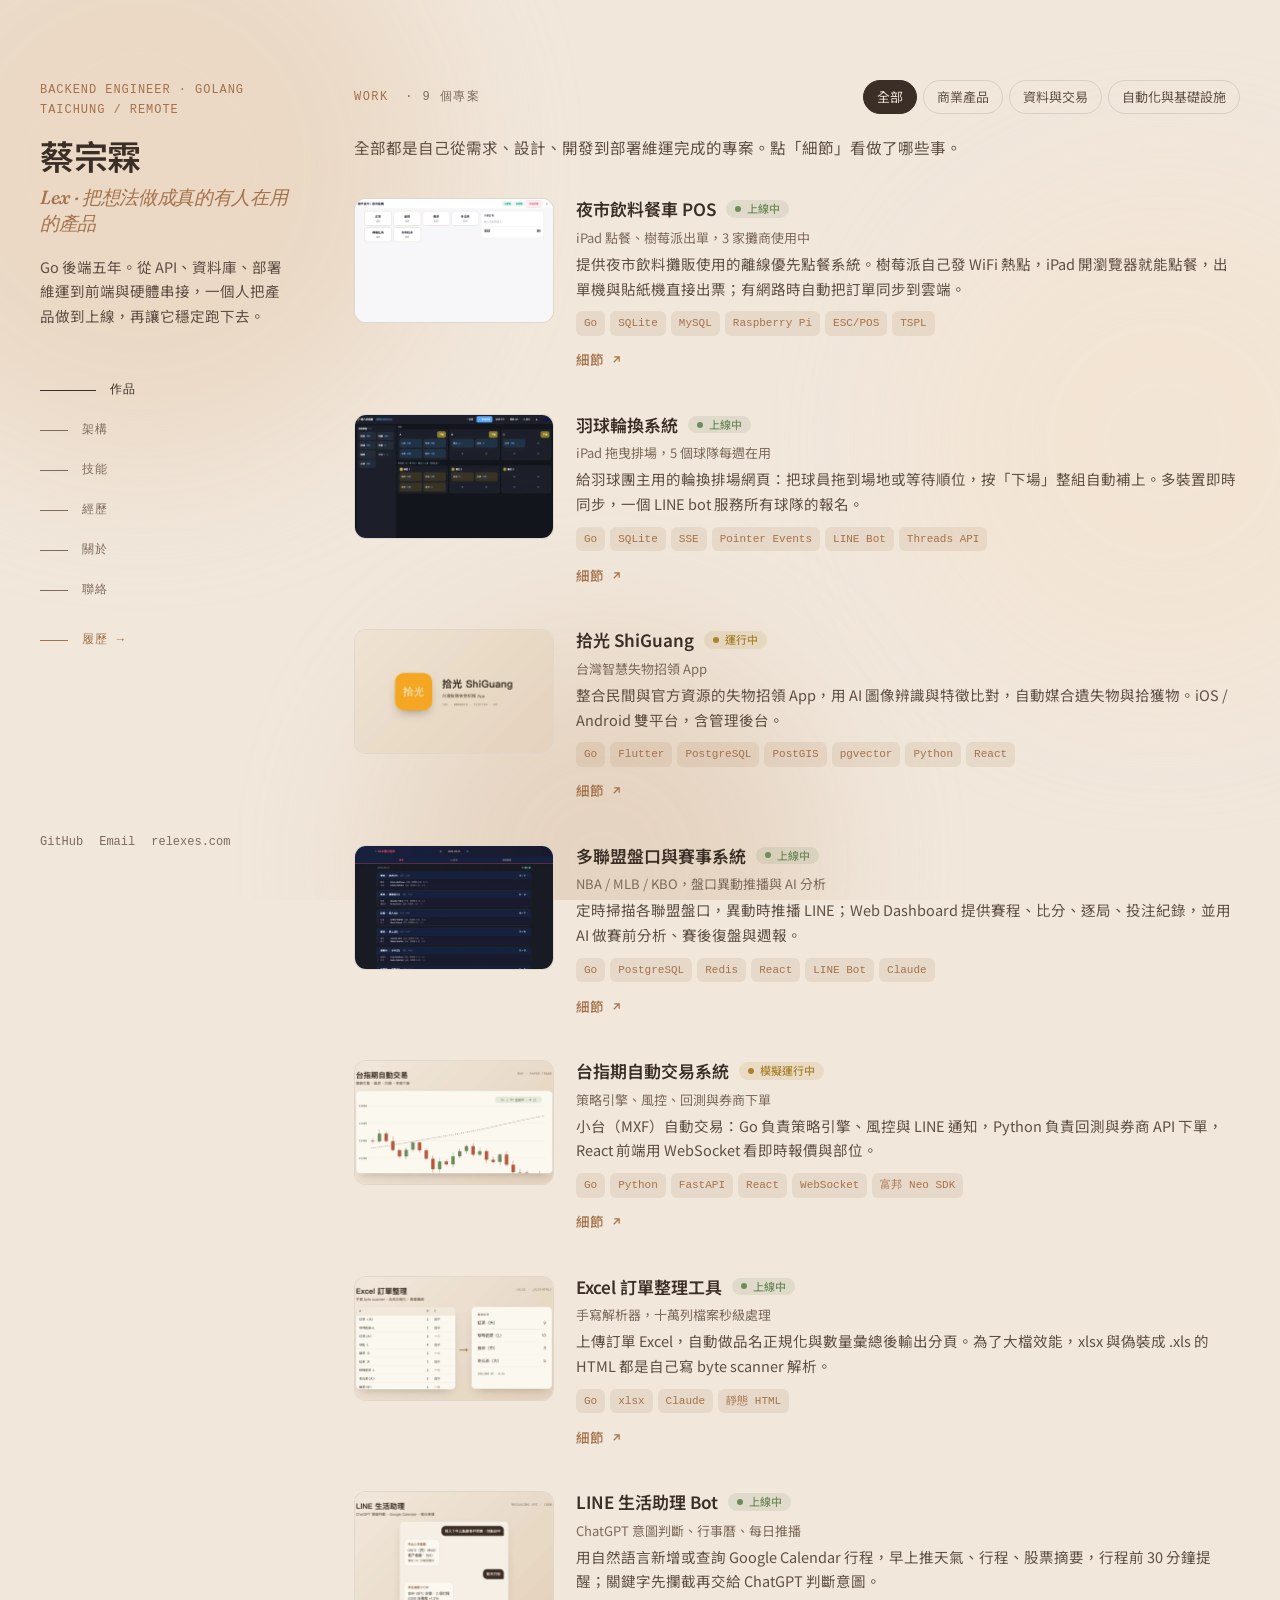
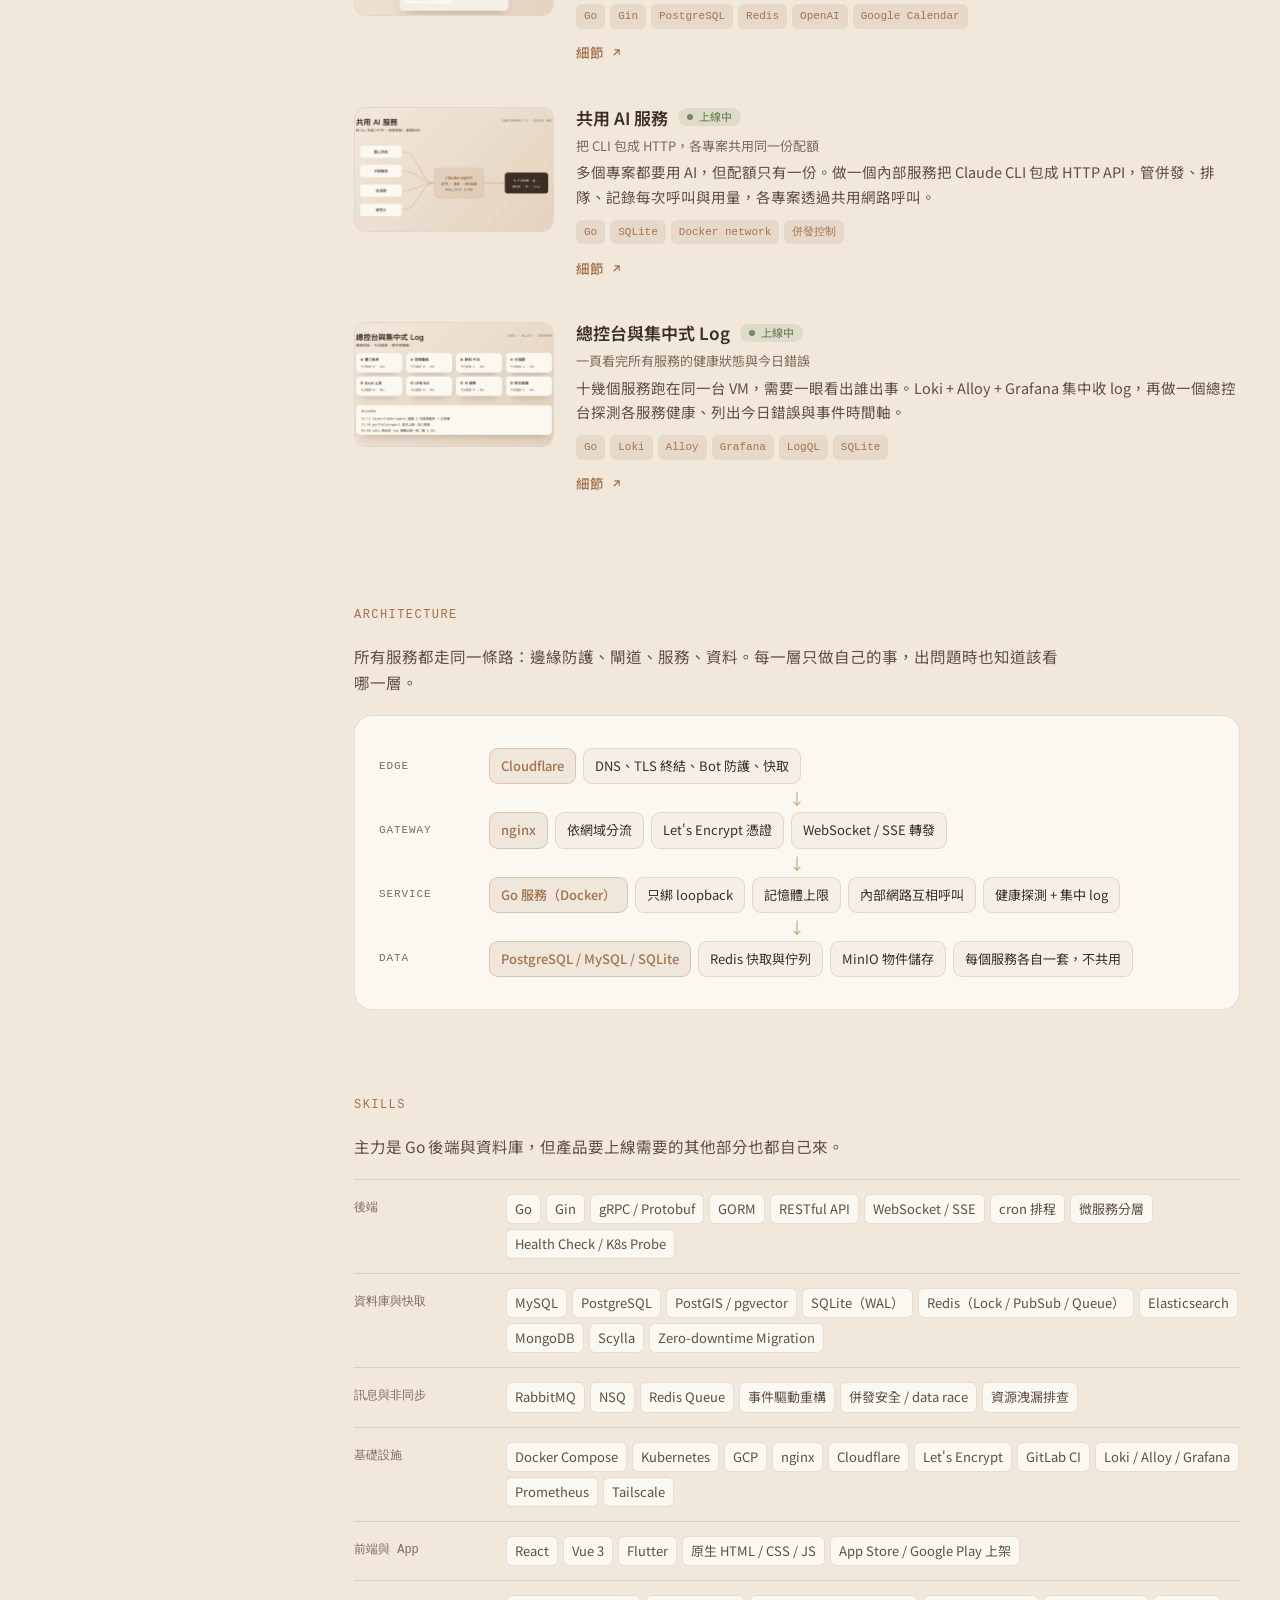
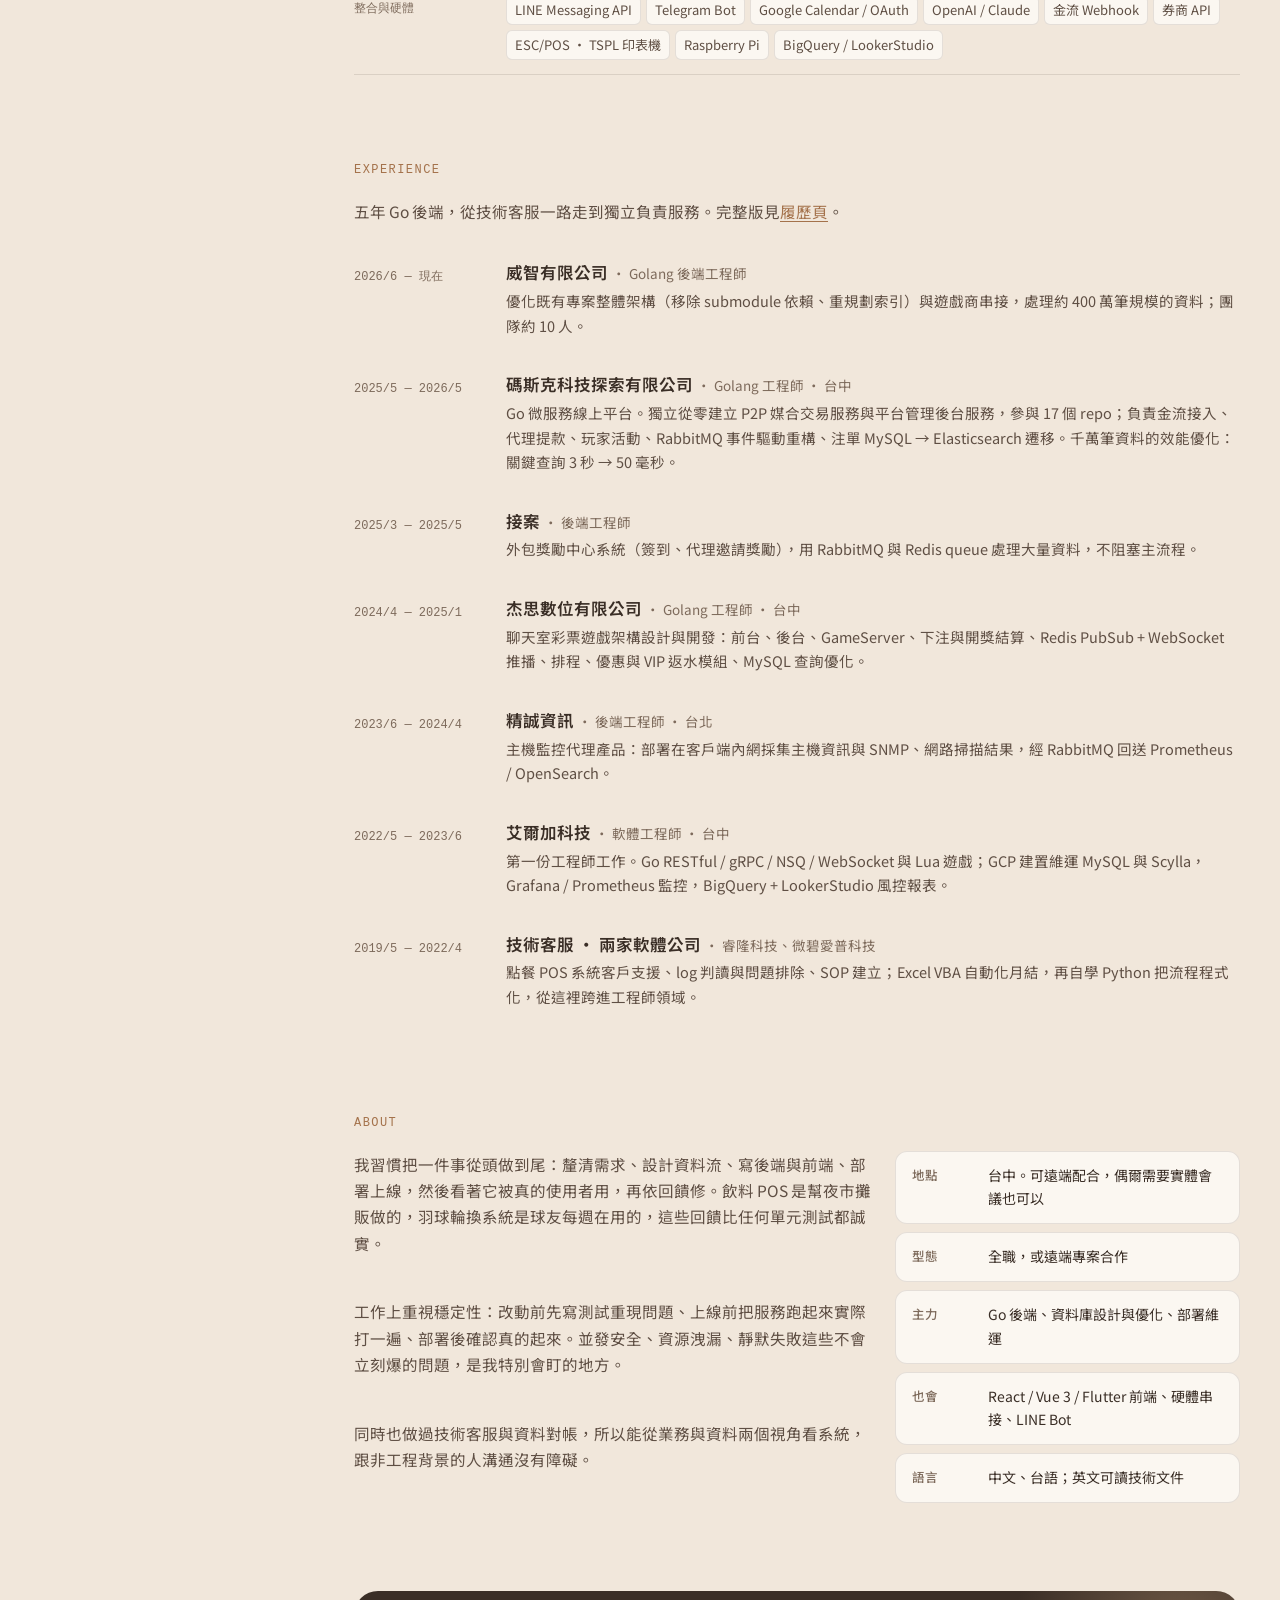
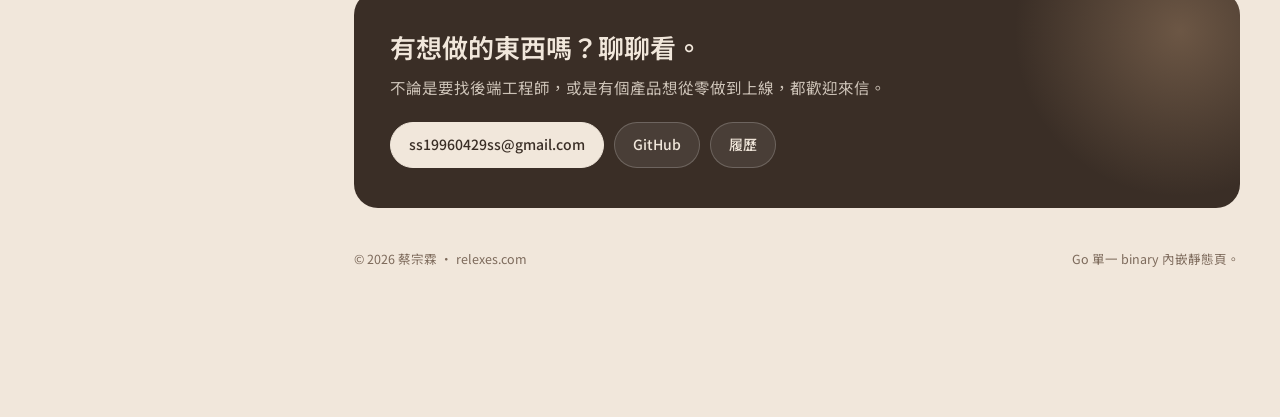
==== internal/site/web/index.html @ e9a6b713 "feat: 改版為左欄固定導覽，作品列表化，效能與無障礙修正 - 左欄 250px 固定：名字、介紹、跟隨捲動高亮的導覽、社群連結；右欄作品 / 架構 / 技能 / 經歷 / 關於 / 聯絡 - 作品" ====
<!doctype html>
<html lang="zh-Hant-TW" class="no-js">
<head>
<meta charset="utf-8">
<meta name="viewport" content="width=device-width, initial-scale=1">
<title>蔡宗霖 Lex — Go 後端工程師</title>
<meta name="description" content="Go 後端工程師，台中，可遠端。從 API、資料庫、部署到前端與硬體串接，把產品做到上線並穩定運行。作品：夜市飲料 POS、羽球輪換系統、多聯盟盤口系統、台指期自動交易。">
<link rel="canonical" href="https://relexes.com/">
<meta property="og:type" content="website">
<meta property="og:url" content="https://relexes.com/">
<meta property="og:title" content="蔡宗霖 Lex — Go 後端工程師">
<meta property="og:description" content="把想法做成真的有人在用的產品。Go 後端、資料庫、部署維運、前端與硬體串接。">
<meta property="og:image" content="https://relexes.com/assets/og.jpg">
<meta property="og:image:width" content="1200">
<meta property="og:image:height" content="630">
<meta name="twitter:card" content="summary_large_image">
<link rel="icon" href="data:image/svg+xml,%3Csvg xmlns='http://www.w3.org/2000/svg' viewBox='0 0 32 32'%3E%3Ccircle cx='16' cy='16' r='14' fill='%23a4724b'/%3E%3Ctext x='16' y='21' font-size='15' text-anchor='middle' fill='%23f1e7db' font-family='Georgia'%3EL%3C/text%3E%3C/svg%3E">
<script>document.documentElement.className='js'</script>
<link rel="stylesheet" href="style.css?v=dev">
<link rel="preconnect" href="https://fonts.googleapis.com">
<link rel="preconnect" href="https://fonts.gstatic.com" crossorigin>
<link rel="preload" as="style" href="https://fonts.googleapis.com/css2?family=Fraunces:ital,wght@0,500;0,600;1,500&family=Noto+Sans+TC:wght@400;500;600&display=swap">
<link rel="stylesheet" href="https://fonts.googleapis.com/css2?family=Fraunces:ital,wght@0,500;0,600;1,500&family=Noto+Sans+TC:wght@400;500;600&display=swap" media="print" onload="this.media='all'">
<noscript><link rel="stylesheet" href="https://fonts.googleapis.com/css2?family=Fraunces:ital,wght@0,500;0,600;1,500&family=Noto+Sans+TC:wght@400;500;600&display=swap"></noscript>
</head>
<body>
<div class="bg-blobs" aria-hidden="true"><span></span><span></span><span></span></div>

<div class="layout">
<aside class="side">
  <p class="eyebrow">Backend Engineer · Golang<br>Taichung / Remote</p>
  <h1>蔡宗霖<small>Lex · 把想法做成真的有人在用的產品</small></h1>
  <p class="intro">Go 後端五年。從 API、資料庫、部署維運到前端與硬體串接，一個人把產品做到上線，再讓它穩定跑下去。</p>
  <nav class="side-nav" id="sideNav" aria-label="主選單">
    <a href="#work"><i></i>作品</a>
    <a href="#infra"><i></i>架構</a>
    <a href="#skills"><i></i>技能</a>
    <a href="#experience"><i></i>經歷</a>
    <a href="#about"><i></i>關於</a>
    <a href="#contact"><i></i>聯絡</a>
    <a class="ext" href="resume.html"><i></i>履歷 →</a>
  </nav>
  <div class="social"><a href="https://github.com/Tsai-TsungLin">GitHub</a><a href="mailto:ss19960429ss@gmail.com">Email</a><a href="https://relexes.com">relexes.com</a></div>
</aside>

<main class="content">

<section class="sec" id="work">
  <div class="sec-head"><h2>Work <b>· 9 個專案</b></h2>
    <div class="chips" id="chips" role="group" aria-label="作品分類"><button class="chip" aria-pressed="true" data-filter="all">全部</button><button class="chip" aria-pressed="false" data-filter="product">商業產品</button><button class="chip" aria-pressed="false" data-filter="data">資料與交易</button><button class="chip" aria-pressed="false" data-filter="infra">自動化與基礎設施</button></div>
  </div>
  <p class="sec-lead rise">全部都是自己從需求、設計、開發到部署維運完成的專案。點「細節」看做了哪些事。</p>
  <div id="grid">

  <article class="row rise" data-cat="product">
    <figure class="card-img"><picture><source srcset="assets/pos.webp" type="image/webp"><img src="assets/pos.jpg" alt="飲料 POS 點餐畫面" width="880" height="495" loading="eager" fetchpriority="high"></picture></figure>
    <div><span class="card-cat">POS · 硬體</span><h3>夜市飲料餐車 POS <span class="badge live">上線中</span><small>iPad 點餐、樹莓派出單，3 家攤商使用中</small></h3>
    <p class="card-sum">提供夜市飲料攤販使用的離線優先點餐系統。樹莓派自己發 WiFi 熱點，iPad 開瀏覽器就能點餐，出單機與貼紙機直接出票；有網路時自動把訂單同步到雲端。</p>
    <ul class="tags"><li>Go</li><li>SQLite</li><li>MySQL</li><li>Raspberry Pi</li><li>ESC/POS</li><li>TSPL</li></ul>
    <button class="card-more" type="button" aria-haspopup="dialog">細節 <svg viewBox="0 0 24 24" fill="none" stroke="currentColor" stroke-width="2.2"><path d="M7 17 17 7M8 7h9v9"/></svg></button>
    <div class="card-detail"><ul><li>Go 單一執行檔交叉編譯到 ARM，樹莓派零依賴部署；前端純 HTML/JS 內嵌進 binary</li><li>直接寫 USB printer class 驅動 80mm 出單機（ESC/POS）與芯燁貼紙機（TSPL），免 CUPS</li><li>SQLite WAL 模式確保斷電不掉單；雲端報表依「地點 × 日期」檢視，支援多分店</li><li>線上更新菜單、即時看帳、OTA 更新；Tailscale 免公網 IP 遠端維運</li><li>雲端跑在 GCP VM 上的容器，只綁 loopback、設記憶體上限，經 nginx 與 Cloudflare 對外</li></ul><p class="card-role">角色：前端、後端、硬體串接、部署維運全包</p></div></div>
  </article>

  <article class="row rise" data-cat="product">
    <figure class="card-img"><picture><source srcset="assets/court.webp" type="image/webp"><img src="assets/court.jpg" alt="羽球輪換系統排場畫面" width="880" height="495" loading="eager"></picture></figure>
    <div><span class="card-cat">SaaS · 多租戶</span><h3>羽球輪換系統 <span class="badge live">上線中</span><small>iPad 拖曳排場，5 個球隊每週在用</small></h3>
    <p class="card-sum">給羽球團主用的輪換排場網頁：把球員拖到場地或等待順位，按「下場」整組自動補上。多裝置即時同步，一個 LINE bot 服務所有球隊的報名。</p>
    <ul class="tags"><li>Go</li><li>SQLite</li><li>SSE</li><li>Pointer Events</li><li>LINE Bot</li><li>Threads API</li></ul>
    <button class="card-more" type="button" aria-haspopup="dialog">細節 <svg viewBox="0 0 24 24" fill="none" stroke="currentColor" stroke-width="2.2"><path d="M7 17 17 7M8 7h9v9"/></svg></button>
    <div class="card-detail"><ul><li>多租戶：每個球隊獨立帳密與月費制，試用 / 付費 / 停權由管理後台控制</li><li>拖曳用 Pointer Events 自己寫，另備「點一下選取、再點目標」給觸控失靈時用；復原 10 步</li><li>SSE 讓多台裝置同步畫面；大螢幕投影頁與掃 QR 免登入觀戰頁</li><li>後台：登入失敗鎖定、IP 黑名單、異動紀錄、資料保留期自動清除</li><li>Threads 自動排程發文推廣、貼文洞察、新回覆推 Telegram，token 自動續期</li></ul><p class="card-role">角色：產品設計、前後端、後台、上線與營運</p></div></div>
  </article>

  <article class="row rise" data-cat="product">
    <figure class="card-img"><picture><source srcset="assets/shiguang.webp" type="image/webp"><img src="assets/shiguang.jpg" alt="拾光 App" width="880" height="495" loading="lazy"></picture></figure>
    <div><span class="card-cat">App · AI</span><h3>拾光 ShiGuang <span class="badge run">運行中</span><small>台灣智慧失物招領 App</small></h3>
    <p class="card-sum">整合民間與官方資源的失物招領 App，用 AI 圖像辨識與特徵比對，自動媒合遺失物與拾獲物。iOS / Android 雙平台，含管理後台。</p>
    <ul class="tags"><li>Go</li><li>Flutter</li><li>PostgreSQL</li><li>PostGIS</li><li>pgvector</li><li>Python</li><li>React</li></ul>
    <button class="card-more" type="button" aria-haspopup="dialog">細節 <svg viewBox="0 0 24 24" fill="none" stroke="currentColor" stroke-width="2.2"><path d="M7 17 17 7M8 7h9v9"/></svg></button>
    <div class="card-detail"><ul><li>後端 Handler → Service → Repository 分層；OTP / Google / Apple 登入、JWT、限流</li><li>Python AI 微服務做圖像特徵向量，pgvector 相似度比對、PostGIS 地理範圍查詢</li><li>MinIO 物件儲存、Redis、Firebase 推播；Docker Compose 部署到 GCP VM</li><li>走過 App Store / Google Play 上架與審查流程（測試帳號、封閉測試、簽章指紋）</li></ul><p class="card-role">角色：後端、Flutter App、管理後台、上架流程</p></div></div>
  </article>

  <article class="row rise" data-cat="data">
    <figure class="card-img"><picture><source srcset="assets/scan.webp" type="image/webp"><img src="assets/scan.jpg" alt="MLB 賽事 Dashboard" width="880" height="495" loading="lazy"></picture></figure>
    <div><span class="card-cat">Dashboard · LINE</span><h3>多聯盟盤口與賽事系統 <span class="badge live">上線中</span><small>NBA / MLB / KBO，盤口異動推播與 AI 分析</small></h3>
    <p class="card-sum">定時掃描各聯盟盤口，異動時推播 LINE；Web Dashboard 提供賽程、比分、逐局、投注紀錄，並用 AI 做賽前分析、賽後復盤與週報。</p>
    <ul class="tags"><li>Go</li><li>PostgreSQL</li><li>Redis</li><li>React</li><li>LINE Bot</li><li>Claude</li></ul>
    <button class="card-more" type="button" aria-haspopup="dialog">細節 <svg viewBox="0 0 24 24" fill="none" stroke="currentColor" stroke-width="2.2"><path d="M7 17 17 7M8 7h9v9"/></svg></button>
    <div class="card-detail"><ul><li>從單一 NBA 擴充到三個聯盟，各自的資料源、市場類型（獨贏 / 讓分 / 前五局）統一在同一套資料模型</li><li>排程掃描外部 API，Redis 去重避免重複推播；台灣時區與美國賽日的日期偏移處理</li><li>AI 分析走自建的共用 AI 服務，容器內不裝 CLI，記憶體上限壓在 256MB</li><li>React 前端與另一個交易系統共用自建元件庫，本機建置後上傳，VM 不跑 node</li></ul><p class="card-role">角色：後端、前端、排程、部署</p></div></div>
  </article>

  <article class="row rise" data-cat="data">
    <figure class="card-img"><picture><source srcset="assets/trader.webp" type="image/webp"><img src="assets/trader.jpg" alt="台指期自動交易系統示意圖" width="880" height="495" loading="lazy"></picture></figure>
    <div><span class="card-cat">交易 · 即時</span><h3>台指期自動交易系統 <span class="badge run">模擬運行中</span><small>策略引擎、風控、回測與券商下單</small></h3>
    <p class="card-sum">小台（MXF）自動交易：Go 負責策略引擎、風控與 LINE 通知，Python 負責回測與券商 API 下單，React 前端用 WebSocket 看即時報價與部位。</p>
    <ul class="tags"><li>Go</li><li>Python</li><li>FastAPI</li><li>React</li><li>WebSocket</li><li>富邦 Neo SDK</li></ul>
    <button class="card-more" type="button" aria-haspopup="dialog">細節 <svg viewBox="0 0 24 24" fill="none" stroke="currentColor" stroke-width="2.2"><path d="M7 17 17 7M8 7h9v9"/></svg></button>
    <div class="card-detail"><ul><li>日盤 / 夜盤時段排程、停損停利與出場路徑是回歸測試的重點，改策略必驗</li><li>下單拆成獨立 Python 微服務隔離券商 SDK，主服務不因 SDK 連線時序問題掛掉</li><li>backtesting.py 回測模組驗證策略；週報依「週日到週六」自動彙整</li><li>目前以模擬模式在 VM 上運行，不送實單</li></ul><p class="card-role">角色：架構、策略引擎、前後端、部署</p></div></div>
  </article>

  <article class="row rise" data-cat="data">
    <figure class="card-img"><picture><source srcset="assets/excel.webp" type="image/webp"><img src="assets/excel.jpg" alt="Excel 訂單整理示意圖" width="880" height="495" loading="lazy"></picture></figure>
    <div><span class="card-cat">工具 · 效能</span><h3>Excel 訂單整理工具 <span class="badge live">上線中</span><small>手寫解析器，十萬列檔案秒級處理</small></h3>
    <p class="card-sum">上傳訂單 Excel，自動做品名正規化與數量彙總後輸出分頁。為了大檔效能，xlsx 與偽裝成 .xls 的 HTML 都是自己寫 byte scanner 解析。</p>
    <ul class="tags"><li>Go</li><li>xlsx</li><li>Claude</li><li>靜態 HTML</li></ul>
    <button class="card-more" type="button" aria-haspopup="dialog">細節 <svg viewBox="0 0 24 24" fill="none" stroke="currentColor" stroke-width="2.2"><path d="M7 17 17 7M8 7h9v9"/></svg></button>
    <div class="card-detail"><ul><li>手寫 zip + XML byte scanner 取代標準 encoding/xml，並保留舊實作當基準做逐格等價測試</li><li>品名正規化有規則路徑與 AI 路徑可選；新 bug 一律先寫測試重現再修</li><li>改動解析邏輯必做「改前 / 改後」逐格比對，避免單元測試綠但輸出變了</li></ul><p class="card-role">角色：後端、解析器、效能基準</p></div></div>
  </article>

  <article class="row rise" data-cat="infra">
    <figure class="card-img"><picture><source srcset="assets/line.webp" type="image/webp"><img src="assets/line.jpg" alt="LINE 生活助理對話示意圖" width="880" height="495" loading="lazy"></picture></figure>
    <div><span class="card-cat">Bot · 排程</span><h3>LINE 生活助理 Bot <span class="badge live">上線中</span><small>ChatGPT 意圖判斷、行事曆、每日推播</small></h3>
    <p class="card-sum">用自然語言新增或查詢 Google Calendar 行程，早上推天氣、行程、股票摘要，行程前 30 分鐘提醒；關鍵字先攔截再交給 ChatGPT 判斷意圖。</p>
    <ul class="tags"><li>Go</li><li>Gin</li><li>PostgreSQL</li><li>Redis</li><li>OpenAI</li><li>Google Calendar</li></ul>
    <button class="card-more" type="button" aria-haspopup="dialog">細節 <svg viewBox="0 0 24 24" fill="none" stroke="currentColor" stroke-width="2.2"><path d="M7 17 17 7M8 7h9v9"/></svg></button>
    <div class="card-detail"><ul><li>Webhook 驗簽 → 事件分流 → 關鍵字攔截 → ChatGPT 意圖分類（新增 / 查詢 / 閒聊）</li><li>cron 排程：每分鐘掃行程提醒，Redis 防重複推送；每週日推下週摘要</li><li>Flex Message 卡片統一 builder；Google OAuth 授權流程</li></ul><p class="card-role">角色：後端、排程、部署</p></div></div>
  </article>

  <article class="row rise" data-cat="infra">
    <figure class="card-img"><picture><source srcset="assets/agent.webp" type="image/webp"><img src="assets/agent.jpg" alt="共用 AI 服務架構示意圖" width="880" height="495" loading="lazy"></picture></figure>
    <div><span class="card-cat">內部服務 · AI</span><h3>共用 AI 服務 <span class="badge live">上線中</span><small>把 CLI 包成 HTTP，各專案共用同一份配額</small></h3>
    <p class="card-sum">多個專案都要用 AI，但配額只有一份。做一個內部服務把 Claude CLI 包成 HTTP API，管併發、排隊、記錄每次呼叫與用量，各專案透過共用網路呼叫。</p>
    <ul class="tags"><li>Go</li><li>SQLite</li><li>Docker network</li><li>併發控制</li></ul>
    <button class="card-more" type="button" aria-haspopup="dialog">細節 <svg viewBox="0 0 24 24" fill="none" stroke="currentColor" stroke-width="2.2"><path d="M7 17 17 7M8 7h9v9"/></svg></button>
    <div class="card-detail"><ul><li>併發上限與記憶體上限綁在一起算：單次峰值 × 併發數要留在容器 mem_limit 內</li><li>滿載時新請求先排隊 60 秒再回 429，呼叫端的 timeout 必須把這段含進去</li><li>後台可看配額剩餘與完整呼叫紀錄；跨 compose 專案走共用 external network</li></ul><p class="card-role">角色：設計、後端、後台、容量規劃</p></div></div>
  </article>

  <article class="row rise" data-cat="infra">
    <figure class="card-img"><picture><source srcset="assets/console.webp" type="image/webp"><img src="assets/console.jpg" alt="總控台服務狀態示意圖" width="880" height="495" loading="lazy"></picture></figure>
    <div><span class="card-cat">監控 · Log</span><h3>總控台與集中式 Log <span class="badge live">上線中</span><small>一頁看完所有服務的健康狀態與今日錯誤</small></h3>
    <p class="card-sum">十幾個服務跑在同一台 VM，需要一眼看出誰出事。Loki + Alloy + Grafana 集中收 log，再做一個總控台探測各服務健康、列出今日錯誤與事件時間軸。</p>
    <ul class="tags"><li>Go</li><li>Loki</li><li>Alloy</li><li>Grafana</li><li>LogQL</li><li>SQLite</li></ul>
    <button class="card-more" type="button" aria-haspopup="dialog">細節 <svg viewBox="0 0 24 24" fill="none" stroke="currentColor" stroke-width="2.2"><path d="M7 17 17 7M8 7h9v9"/></svg></button>
    <div class="card-detail"><ul><li>探測一律打容器內部位址，連續失敗達門檻才算異常，避免單次逾時造成假警報</li><li>Loki 查詢加 5 分鐘快取；level 標籤大小寫混雜要不分大小寫比對</li><li>自己收 log 的 collector 唯讀掛 docker.sock，收哪些容器寫死在程式裡，不接受外部輸入</li><li>與 Loki 並行收集比對筆數一週，一致才切換，切換過程不能有 log 空窗</li></ul><p class="card-role">角色：監控架構、後端、維運</p></div></div>
  </article>

  </div>
</section>

<section class="sec" id="infra">
  <div class="sec-head"><h2>Architecture</h2></div>
  <p class="sec-lead rise">所有服務都走同一條路：邊緣防護、閘道、服務、資料。每一層只做自己的事，出問題時也知道該看哪一層。</p>
  <div class="diagram rise">
    <div class="tier"><span class="tier-label">Edge</span><div class="nodes"><span class="node hl">Cloudflare</span><span class="node">DNS、TLS 終結、Bot 防護、快取</span></div></div><div class="tier-arrow">↓</div>
    <div class="tier"><span class="tier-label">Gateway</span><div class="nodes"><span class="node hl">nginx</span><span class="node">依網域分流</span><span class="node">Let's Encrypt 憑證</span><span class="node">WebSocket / SSE 轉發</span></div></div><div class="tier-arrow">↓</div>
    <div class="tier"><span class="tier-label">Service</span><div class="nodes"><span class="node hl">Go 服務（Docker）</span><span class="node">只綁 loopback</span><span class="node">記憶體上限</span><span class="node">內部網路互相呼叫</span><span class="node">健康探測 + 集中 log</span></div></div><div class="tier-arrow">↓</div>
    <div class="tier"><span class="tier-label">Data</span><div class="nodes"><span class="node hl">PostgreSQL / MySQL / SQLite</span><span class="node">Redis 快取與佇列</span><span class="node">MinIO 物件儲存</span><span class="node">每個服務各自一套，不共用</span></div></div>
  </div>
</section>

<section class="sec" id="skills">
  <div class="sec-head"><h2>Skills</h2></div>
  <p class="sec-lead rise">主力是 Go 後端與資料庫，但產品要上線需要的其他部分也都自己來。</p>
  <div class="rise">
    <div class="krow"><b>後端</b><ul class="tags"><li>Go</li><li>Gin</li><li>gRPC / Protobuf</li><li>GORM</li><li>RESTful API</li><li>WebSocket / SSE</li><li>cron 排程</li><li>微服務分層</li><li>Health Check / K8s Probe</li></ul></div>
    <div class="krow"><b>資料庫與快取</b><ul class="tags"><li>MySQL</li><li>PostgreSQL</li><li>PostGIS / pgvector</li><li>SQLite（WAL）</li><li>Redis（Lock / PubSub / Queue）</li><li>Elasticsearch</li><li>MongoDB</li><li>Scylla</li><li>Zero-downtime Migration</li></ul></div>
    <div class="krow"><b>訊息與非同步</b><ul class="tags"><li>RabbitMQ</li><li>NSQ</li><li>Redis Queue</li><li>事件驅動重構</li><li>併發安全 / data race</li><li>資源洩漏排查</li></ul></div>
    <div class="krow"><b>基礎設施</b><ul class="tags"><li>Docker Compose</li><li>Kubernetes</li><li>GCP</li><li>nginx</li><li>Cloudflare</li><li>Let's Encrypt</li><li>GitLab CI</li><li>Loki / Alloy / Grafana</li><li>Prometheus</li><li>Tailscale</li></ul></div>
    <div class="krow"><b>前端與 App</b><ul class="tags"><li>React</li><li>Vue 3</li><li>Flutter</li><li>原生 HTML / CSS / JS</li><li>App Store / Google Play 上架</li></ul></div>
    <div class="krow"><b>整合與硬體</b><ul class="tags"><li>LINE Messaging API</li><li>Telegram Bot</li><li>Google Calendar / OAuth</li><li>OpenAI / Claude</li><li>金流 Webhook</li><li>券商 API</li><li>ESC/POS · TSPL 印表機</li><li>Raspberry Pi</li><li>BigQuery / LookerStudio</li></ul></div>
  </div>
</section>

<section class="sec" id="experience">
  <div class="sec-head"><h2>Experience</h2></div>
  <p class="sec-lead rise">五年 Go 後端，從技術客服一路走到獨立負責服務。完整版見<a href="resume.html" style="color:var(--accent);text-decoration:underline;text-underline-offset:3px">履歷頁</a>。</p>
  <div class="job rise"><span class="when">2026/6 — 現在</span><div><h3>威智有限公司 <span>· Golang 後端工程師</span></h3><p>優化既有專案整體架構（移除 submodule 依賴、重規劃索引）與遊戲商串接，處理約 400 萬筆規模的資料；團隊約 10 人。</p></div></div>
  <div class="job rise"><span class="when">2025/5 — 2026/5</span><div><h3>碼斯克科技探索有限公司 <span>· Golang 工程師 · 台中</span></h3><p>Go 微服務線上平台。獨立從零建立 P2P 媒合交易服務與平台管理後台服務，參與 17 個 repo；負責金流接入、代理提款、玩家活動、RabbitMQ 事件驅動重構、注單 MySQL → Elasticsearch 遷移。千萬筆資料的效能優化：關鍵查詢 3 秒 → 50 毫秒。</p></div></div>
  <div class="job rise"><span class="when">2025/3 — 2025/5</span><div><h3>接案 <span>· 後端工程師</span></h3><p>外包獎勵中心系統（簽到、代理邀請獎勵），用 RabbitMQ 與 Redis queue 處理大量資料，不阻塞主流程。</p></div></div>
  <div class="job rise"><span class="when">2024/4 — 2025/1</span><div><h3>杰思數位有限公司 <span>· Golang 工程師 · 台中</span></h3><p>聊天室彩票遊戲架構設計與開發：前台、後台、GameServer、下注與開獎結算、Redis PubSub + WebSocket 推播、排程、優惠與 VIP 返水模組、MySQL 查詢優化。</p></div></div>
  <div class="job rise"><span class="when">2023/6 — 2024/4</span><div><h3>精誠資訊 <span>· 後端工程師 · 台北</span></h3><p>主機監控代理產品：部署在客戶端內網採集主機資訊與 SNMP、網路掃描結果，經 RabbitMQ 回送 Prometheus / OpenSearch。</p></div></div>
  <div class="job rise"><span class="when">2022/5 — 2023/6</span><div><h3>艾爾加科技 <span>· 軟體工程師 · 台中</span></h3><p>第一份工程師工作。Go RESTful / gRPC / NSQ / WebSocket 與 Lua 遊戲；GCP 建置維運 MySQL 與 Scylla，Grafana / Prometheus 監控，BigQuery + LookerStudio 風控報表。</p></div></div>
  <div class="job rise"><span class="when">2019/5 — 2022/4</span><div><h3>技術客服 · 兩家軟體公司 <span>· 睿隆科技、微碧愛普科技</span></h3><p>點餐 POS 系統客戶支援、log 判讀與問題排除、SOP 建立；Excel VBA 自動化月結，再自學 Python 把流程程式化，從這裡跨進工程師領域。</p></div></div>
</section>

<section class="sec" id="about">
  <div class="sec-head"><h2>About</h2></div>
  <div class="about">
    <div class="prose rise"><p>我習慣把一件事從頭做到尾：釐清需求、設計資料流、寫後端與前端、部署上線，然後看著它被真的使用者用，再依回饋修。飲料 POS 是幫夜市攤販做的，羽球輪換系統是球友每週在用的，這些回饋比任何單元測試都誠實。</p><p>工作上重視穩定性：改動前先寫測試重現問題、上線前把服務跑起來實際打一遍、部署後確認真的起來。並發安全、資源洩漏、靜默失敗這些不會立刻爆的問題，是我特別會盯的地方。</p><p>同時也做過技術客服與資料對帳，所以能從業務與資料兩個視角看系統，跟非工程背景的人溝通沒有障礙。</p></div>
    <div class="facts rise"><div class="fact"><b>地點</b><span>台中。可遠端配合，偶爾需要實體會議也可以</span></div><div class="fact"><b>型態</b><span>全職，或遠端專案合作</span></div><div class="fact"><b>主力</b><span>Go 後端、資料庫設計與優化、部署維運</span></div><div class="fact"><b>也會</b><span>React / Vue 3 / Flutter 前端、硬體串接、LINE Bot</span></div><div class="fact"><b>語言</b><span>中文、台語；英文可讀技術文件</span></div></div>
  </div>
</section>

<section class="sec" id="contact">
  <div class="contact rise"><h2>有想做的東西嗎？聊聊看。</h2><p>不論是要找後端工程師，或是有個產品想從零做到上線，都歡迎來信。</p>
    <div class="rowb"><a class="btn primary" href="mailto:ss19960429ss@gmail.com">ss19960429ss@gmail.com</a><a class="btn" href="https://github.com/Tsai-TsungLin">GitHub</a><a class="btn" href="resume.html">履歷</a></div></div>
  <div class="foot"><span>© <span id="year"></span> 蔡宗霖 · relexes.com</span><span>Go 單一 binary 內嵌靜態頁。</span></div>
</section>

</main>
</div>

<dialog class="modal" id="modal" aria-labelledby="modalTitle"><div class="modal-card"><button class="modal-close" type="button" id="modalClose" aria-label="關閉">×</button><div class="modal-body" id="modalBody"></div></div></dialog>
<script src="app.js?v=dev"></script>
</body>
</html>
---- internal/site/web/style.css ----
/* relexes.com 個人網站 — 奶茶色系、左欄固定導覽、少量動畫 */
:root{--bg:#f1e7db;--card:#fbf7f1;--card-2:#f6efe6;--ink:#3a2e26;--ink-2:#5f4f44;--muted:#7d6a5b;--accent:#a4724b;--accent-2:#c9a27e;--accent-soft:rgba(164,114,75,.12);--line:rgba(58,46,38,.12);--ok:#6f8b5c;--ok-soft:rgba(111,139,92,.14);--warn:#a9822f;--warn-soft:rgba(185,139,58,.14);--serif:"Fraunces","Noto Serif TC",Georgia,serif;--sans:"Noto Sans TC","PingFang TC","Helvetica Neue",Arial,sans-serif;--mono:ui-monospace,"SF Mono",Menlo,Consolas,monospace;--ease:cubic-bezier(.22,1,.36,1);--shadow:0 1px 2px rgba(58,46,38,.05),0 12px 32px -18px rgba(58,46,38,.35)}
*{box-sizing:border-box}html{scroll-behavior:smooth}
body{margin:0;background:var(--bg);color:var(--ink);font-family:var(--sans);font-size:15.5px;line-height:1.7;-webkit-font-smoothing:antialiased}
a{color:inherit;text-decoration:none}ul{margin:0;padding:0;list-style:none}h1,h2,h3,h4{margin:0;line-height:1.25;font-weight:600}p{margin:0}
button{font:inherit;color:inherit;background:none;border:0;cursor:pointer}:focus-visible{outline:2px solid var(--accent);outline-offset:3px;border-radius:6px}
.bg-blobs{position:fixed;inset:0;z-index:-1;overflow:hidden;pointer-events:none}.bg-blobs span{position:absolute;border-radius:50%;filter:blur(70px);opacity:.55;animation:drift 26s var(--ease) infinite alternate}
.bg-blobs span:nth-child(1){width:46vw;height:46vw;left:-12vw;top:-10vw;background:#e5cdb3}.bg-blobs span:nth-child(2){width:38vw;height:38vw;right:-10vw;top:22vh;background:#f4e3cf;animation-delay:-9s}.bg-blobs span:nth-child(3){width:34vw;height:34vw;left:30vw;bottom:-14vw;background:#dcc5ad;animation-delay:-17s}
@keyframes drift{to{transform:translate3d(6vw,4vh,0) scale(1.08)}}
.eyebrow{font-family:var(--mono);font-size:12px;letter-spacing:.08em;text-transform:uppercase;color:var(--accent)}
.js .rise{opacity:0;transform:translateY(16px);transition:opacity .8s var(--ease),transform .8s var(--ease)}.js .rise.in{opacity:1;transform:none}
.btn{display:inline-flex;align-items:center;gap:8px;min-height:44px;padding:10px 18px;border-radius:999px;font-size:14px;font-weight:500;border:1px solid var(--line);background:var(--card);transition:transform .25s var(--ease),box-shadow .25s}.btn:hover{transform:translateY(-2px);box-shadow:var(--shadow)}.btn.primary{background:var(--ink);color:var(--bg);border-color:var(--ink)}

/* 版面：左欄固定 250px、右欄主內容 */
.layout{max-width:1320px;margin:0;padding:0 40px;display:grid;grid-template-columns:250px minmax(0,1fr);gap:64px}
.side{position:sticky;top:0;height:100vh;padding:80px 0 48px;display:flex;flex-direction:column}
.side h1{font-size:34px;letter-spacing:-.01em;margin-top:14px}.side h1 small{display:block;font-family:var(--serif);font-style:italic;font-weight:500;font-size:19px;color:var(--accent);margin-top:8px;line-height:1.35}
.side .intro{color:var(--ink-2);margin-top:18px;font-size:14.5px}
.side-nav{margin-top:44px;display:grid;gap:4px}.side-nav a{display:flex;align-items:center;gap:14px;font-family:var(--mono);font-size:12px;letter-spacing:.1em;color:var(--muted);min-height:36px;transition:color .25s}.side-nav a i{width:28px;height:1px;background:var(--muted);transition:width .35s var(--ease),background .25s}.side-nav a:hover,.side-nav a.on{color:var(--ink)}.side-nav a:hover i,.side-nav a.on i{width:56px;background:var(--ink)}
.side-nav a.ext{margin-top:10px;color:var(--accent)}.side-nav a.ext i{background:var(--accent)}
.social{margin-top:auto;display:flex;flex-wrap:wrap;gap:6px 16px;font-family:var(--mono);font-size:12px;color:var(--muted)}.social a:hover{color:var(--ink)}
.content{padding:80px 0 60px;min-width:0}
.sec{margin-bottom:88px;scroll-margin-top:24px}
.sec-head{display:flex;align-items:center;justify-content:space-between;gap:16px;flex-wrap:wrap;padding:0 0 14px;margin-bottom:6px}
.sec-head h2{font-family:var(--mono);font-size:12px;letter-spacing:.12em;text-transform:uppercase;color:var(--accent);font-weight:500}.sec-head h2 b{color:var(--muted);font-weight:400;margin-left:8px}
.sec-lead{color:var(--ink-2);margin:0 0 20px;max-width:46em}

/* 作品列 */
.chips{display:flex;flex-wrap:wrap;gap:6px}.chip{min-height:34px;padding:5px 13px;border-radius:999px;border:1px solid var(--line);font-size:13px;color:var(--ink-2);transition:.2s}.chip:hover{border-color:var(--accent-2)}.chip[aria-pressed="true"]{background:var(--ink);color:var(--bg);border-color:var(--ink)}
.row{display:grid;grid-template-columns:200px minmax(0,1fr);gap:22px;padding:18px 16px;margin:0 -16px;border-radius:16px;transition:background .25s,transform .3s var(--ease),opacity .3s}.row:hover{background:rgba(251,247,241,.55)}.row.hide{display:none}.row.fade{opacity:0}
.card-img{margin:0;aspect-ratio:16/10;border-radius:12px;overflow:hidden;border:1px solid var(--line);background:var(--card-2)}.card-img img{width:100%;height:100%;object-fit:cover;object-position:top;display:block}
.row h3{font-size:17px;display:flex;align-items:center;gap:10px;flex-wrap:wrap}.row h3 small{font-weight:400;color:var(--muted);font-size:13px;display:block;width:100%}
.badge{display:inline-flex;align-items:center;gap:6px;font-size:11px;font-weight:500;padding:2px 9px;border-radius:999px}.badge::before{content:"";width:6px;height:6px;border-radius:50%;background:currentColor}.badge.live{color:var(--ok);background:var(--ok-soft)}.badge.run{color:var(--warn);background:var(--warn-soft)}
.card-cat{display:none}.card-sum{margin:6px 0 10px;color:var(--ink-2);font-size:14.5px}
.tags{display:flex;flex-wrap:wrap;gap:5px}.tags li{font-family:var(--mono);font-size:11px;padding:3px 8px;border-radius:6px;background:var(--accent-soft);color:var(--accent)}
.card-more{display:inline-flex;align-items:center;gap:6px;min-height:36px;margin-top:6px;padding:4px 0;font-size:13.5px;font-weight:500;color:var(--accent)}.card-more svg{width:13px;height:13px;transition:transform .3s var(--ease)}.card-more:hover svg{transform:translate(2px,-2px)}
.js .card-detail{display:none}.no-js .card-more{display:none}
.card-detail ul{display:grid;gap:9px;font-size:14.5px;color:var(--ink-2);margin-top:10px}.card-detail li{padding-left:18px;position:relative}.card-detail li::before{content:"";position:absolute;left:0;top:12px;width:8px;height:1.5px;background:var(--accent-2)}.card-role{margin-top:14px;font-size:12.5px;color:var(--muted);font-family:var(--mono)}

/* 架構 */
.diagram{padding:22px 24px;border-radius:18px;background:var(--card);border:1px solid var(--line)}.tier{display:grid;grid-template-columns:96px 1fr;gap:14px;align-items:center;padding:10px 0}.tier+.tier{border-top:1px dashed var(--line)}.tier-label{font-family:var(--mono);font-size:11px;letter-spacing:.08em;text-transform:uppercase;color:var(--muted)}.nodes{display:flex;flex-wrap:wrap;gap:7px}.node{padding:6px 11px;border-radius:9px;background:var(--card-2);border:1px solid var(--line);font-size:13px}.node.hl{background:var(--accent-soft);border-color:rgba(164,114,75,.3);color:var(--accent);font-weight:500}.tier-arrow{text-align:center;color:var(--accent-2);font-size:16px;line-height:1;margin:-4px 0}

/* 技能、經歷、關於 */
.krow{display:grid;grid-template-columns:130px 1fr;gap:22px;padding:14px 0;border-top:1px solid var(--line);font-size:14.5px}.krow:last-child{border-bottom:1px solid var(--line)}.krow b{font-weight:500;color:var(--muted);font-family:var(--mono);font-size:12px;padding-top:4px}.krow .tags li{background:var(--card);border:1px solid var(--line);color:var(--ink-2);font-family:var(--sans);font-size:13px}
.job{display:grid;grid-template-columns:130px 1fr;gap:22px;padding:18px 16px;margin:0 -16px;border-radius:16px;transition:background .25s}.job:hover{background:rgba(251,247,241,.55)}.job .when{font-family:var(--mono);font-size:12px;color:var(--muted);padding-top:5px}.job h3{font-size:16.5px}.job h3 span{font-weight:400;color:var(--muted);font-size:13.5px}.job p{margin-top:6px;color:var(--ink-2);font-size:14.5px;max-width:52em}
.about{display:grid;grid-template-columns:1.2fr .8fr;gap:24px}.about .prose{display:grid;gap:12px;color:var(--ink-2)}.facts{display:grid;gap:8px;align-content:start}.fact{display:grid;grid-template-columns:64px 1fr;gap:12px;padding:12px 16px;border-radius:12px;background:var(--card);border:1px solid var(--line);font-size:14px}.fact b{font-weight:500;color:var(--muted);font-size:12.5px}
.contact{padding:40px 36px;border-radius:24px;background:var(--ink);color:var(--bg);position:relative;overflow:hidden}.contact::after{content:"";position:absolute;width:360px;height:360px;border-radius:50%;background:radial-gradient(circle,rgba(201,162,126,.35),transparent 65%);right:-120px;top:-140px;pointer-events:none}.contact h2{font-size:26px}.contact p{margin-top:10px;opacity:.8;max-width:34em}.contact .rowb{display:flex;flex-wrap:wrap;gap:10px;margin-top:22px;position:relative}.contact .btn{background:rgba(255,255,255,.08);border-color:rgba(255,255,255,.2);color:var(--bg)}.contact .btn.primary{background:var(--bg);color:var(--ink);border-color:var(--bg)}
.foot{margin-top:40px;font-size:12.5px;color:var(--muted);display:flex;justify-content:space-between;flex-wrap:wrap;gap:8px}

/* Modal */
.modal{border:0;padding:0;background:transparent;max-width:none;max-height:none;width:100%;height:100%}.modal::backdrop{background:rgba(58,46,38,.45);backdrop-filter:blur(6px)}.modal[open]{display:grid;place-items:center;padding:20px}
.modal-card{position:relative;width:min(720px,100%);max-height:min(86vh,900px);overflow:auto;background:var(--card);color:var(--ink);border-radius:24px;border:1px solid var(--line);box-shadow:0 30px 80px -30px rgba(58,46,38,.6);padding:28px 30px 30px;animation:modal-in .35s var(--ease)}@keyframes modal-in{from{opacity:0;transform:translateY(14px) scale(.98)}}
.modal-close{position:absolute;top:14px;right:14px;width:44px;height:44px;border-radius:50%;font-size:26px;line-height:1;color:var(--muted);background:var(--card-2)}
.modal-body .card-img{margin:0 0 18px;aspect-ratio:16/8}.modal-body h3{font-size:24px}.modal-body h3 small{font-size:14px}.modal-body .card-sum{margin:14px 0 4px;font-size:15.5px}.modal-body .card-detail{display:block}.modal-body .tags{margin-top:20px;padding-top:16px;border-top:1px solid var(--line)}.modal-body .card-more{display:none}
body.modal-open{overflow:hidden}

@media(max-width:900px){.layout{grid-template-columns:1fr;gap:0;padding:0 20px}.side{position:static;height:auto;padding:56px 0 8px}.side-nav{display:flex;gap:0 18px;margin-top:24px;overflow-x:auto;padding-bottom:6px}.side-nav a{white-space:nowrap}.side-nav a i{display:none}.side-nav a.on{text-decoration:underline;text-underline-offset:6px}.side-nav a.ext{margin-top:0}.social{margin-top:14px}.content{padding-top:24px}.row{grid-template-columns:1fr;gap:12px}.about{grid-template-columns:1fr}.job,.krow{grid-template-columns:1fr;gap:6px}.modal[open]{padding:12px}.modal-card{padding:22px 18px 24px;border-radius:18px}}
@media(prefers-reduced-motion:reduce){html{scroll-behavior:auto}.bg-blobs span{animation:none}.js .rise{opacity:1;transform:none;transition:none}}

/* ===== 履歷頁專用：頂部導覽與版面 ===== */
.wrap { width: min(1120px, 100% - 40px); margin-inline: auto; }
/* 導覽列 */
.nav {
  position: sticky; top: 0; z-index: 10;
  backdrop-filter: blur(12px); -webkit-backdrop-filter: blur(12px);
  background: rgba(241, 231, 219, 0.72);
  border-bottom: 1px solid transparent;
  transition: border-color 0.3s, background 0.3s;
}
.nav.scrolled { border-color: var(--line); background: rgba(241, 231, 219, 0.9); }
.nav .wrap { display: flex; align-items: center; justify-content: space-between; height: 64px; gap: 16px; }
.brand { font-family: var(--serif); font-weight: 600; font-size: 20px; letter-spacing: 0.01em; display: flex; align-items: center; gap: 10px; }
.brand i { width: 10px; height: 10px; border-radius: 50%; background: var(--accent); display: inline-block; }
.nav-links { display: flex; gap: 4px; }
.nav-links a {
  padding: 10px 12px; min-height: 44px; display: inline-flex; align-items: center; border-radius: 10px;
  font-size: 14px; color: var(--ink-2); transition: background 0.2s, color 0.2s;
}
.nav-links a:hover, .nav-links a.active { background: var(--accent-soft); color: var(--ink); }
.btn {
  display: inline-flex; align-items: center; gap: 8px; min-height: 44px; padding: 10px 18px; border-radius: 999px;
  font-size: 14px; font-weight: 500; border: 1px solid var(--line); background: var(--card);
  transition: transform 0.25s var(--ease), box-shadow 0.25s, background 0.2s, border-color 0.2s;
}
.btn:hover { transform: translateY(-2px); box-shadow: var(--shadow); border-color: var(--accent-2); }
.btn.primary { background: var(--ink); color: var(--bg); border-color: var(--ink); }
.btn.primary:hover { background: #2a2019; }
.btn svg { width: 16px; height: 16px; }
.nav-toggle { display: none; width: 44px; height: 44px; border-radius: 10px; }
.nav-toggle span { display: block; width: 20px; height: 2px; background: var(--ink); margin: 4px auto; transition: transform 0.3s, opacity 0.3s; }

/* 履歷頁 */
.resume { max-width: 860px; margin: 48px auto 80px; padding: 56px 60px; background: var(--card); border: 1px solid var(--line); border-radius: 24px; }
.resume header { display: flex; justify-content: space-between; align-items: flex-start; gap: 24px; flex-wrap: wrap; padding-bottom: 22px; border-bottom: 1px solid var(--line); }
.resume header h1 { font-size: 32px; letter-spacing: -0.01em; }
.resume header h1 small { display: block; font-family: var(--serif); font-size: 15px; font-weight: 400; color: var(--muted); margin-top: 4px; }
.resume header .role { margin-top: 10px; color: var(--ink-2); }
.resume .contact-list { font-size: 13.5px; color: var(--ink-2); display: grid; gap: 4px; text-align: right; }
.resume .contact-list a { color: var(--accent); }
.resume section { padding-top: 26px; }
.resume h2 { font-family: var(--mono); font-size: 12px; letter-spacing: 0.1em; text-transform: uppercase; color: var(--accent); margin-bottom: 14px; }
.resume .summary { color: var(--ink-2); }
.resume .entry { display: grid; grid-template-columns: 130px 1fr; gap: 18px; padding: 12px 0; }
.resume .entry + .entry { border-top: 1px dashed var(--line); }
.resume .entry .when { font-family: var(--mono); font-size: 12px; color: var(--muted); padding-top: 3px; }
.resume .entry h3 { font-size: 15.5px; }
.resume .entry h3 small { font-weight: 400; color: var(--muted); font-size: 13px; }
.resume .entry ul { margin-top: 6px; display: grid; gap: 4px; font-size: 14px; color: var(--ink-2); }
.resume .entry li { padding-left: 14px; position: relative; }
.resume .entry li::before { content: ""; position: absolute; left: 0; top: 11px; width: 6px; height: 1.5px; background: var(--accent-2); }
.resume .skill-rows { display: grid; gap: 6px; font-size: 14px; }
.resume .skill-rows div { display: grid; grid-template-columns: 130px 1fr; gap: 18px; }
.resume .skill-rows b { font-weight: 500; color: var(--muted); font-family: var(--mono); font-size: 12px; padding-top: 3px; }
.resume-bar { display: flex; justify-content: space-between; align-items: center; gap: 12px; flex-wrap: wrap; margin-top: 28px; }
.resume-bar p { font-size: 13.5px; color: var(--muted); }

@media print {
  .bg-blobs, .nav, .resume-bar, .footer { display: none !important; }
  body { background: #fff; color: #222; font-size: 12.5px; }
  .resume { margin: 0; padding: 0; border: 0; border-radius: 0; max-width: none; background: #fff; }
  .resume section { padding-top: 16px; }
  .resume h2 { break-after: avoid; }
  .resume .entry { break-inside: avoid; padding: 8px 0; }
  a[href]::after { content: none; }
  @page { margin: 16mm 14mm; }
}

@media (max-width: 640px) {
  .nav-links { display: none; position: absolute; left: 16px; right: 16px; top: 68px; flex-direction: column; padding: 8px; border-radius: 16px; background: var(--card); border: 1px solid var(--line); box-shadow: var(--shadow); }
  .nav-links.open { display: flex; }
  .nav-toggle { display: block; }
  .nav .btn { display: none; }
  .resume { padding: 32px 22px; margin-top: 16px; }
  .resume .entry, .resume .skill-rows div { grid-template-columns: 1fr; gap: 4px; }
  .resume .contact-list { text-align: left; }
}
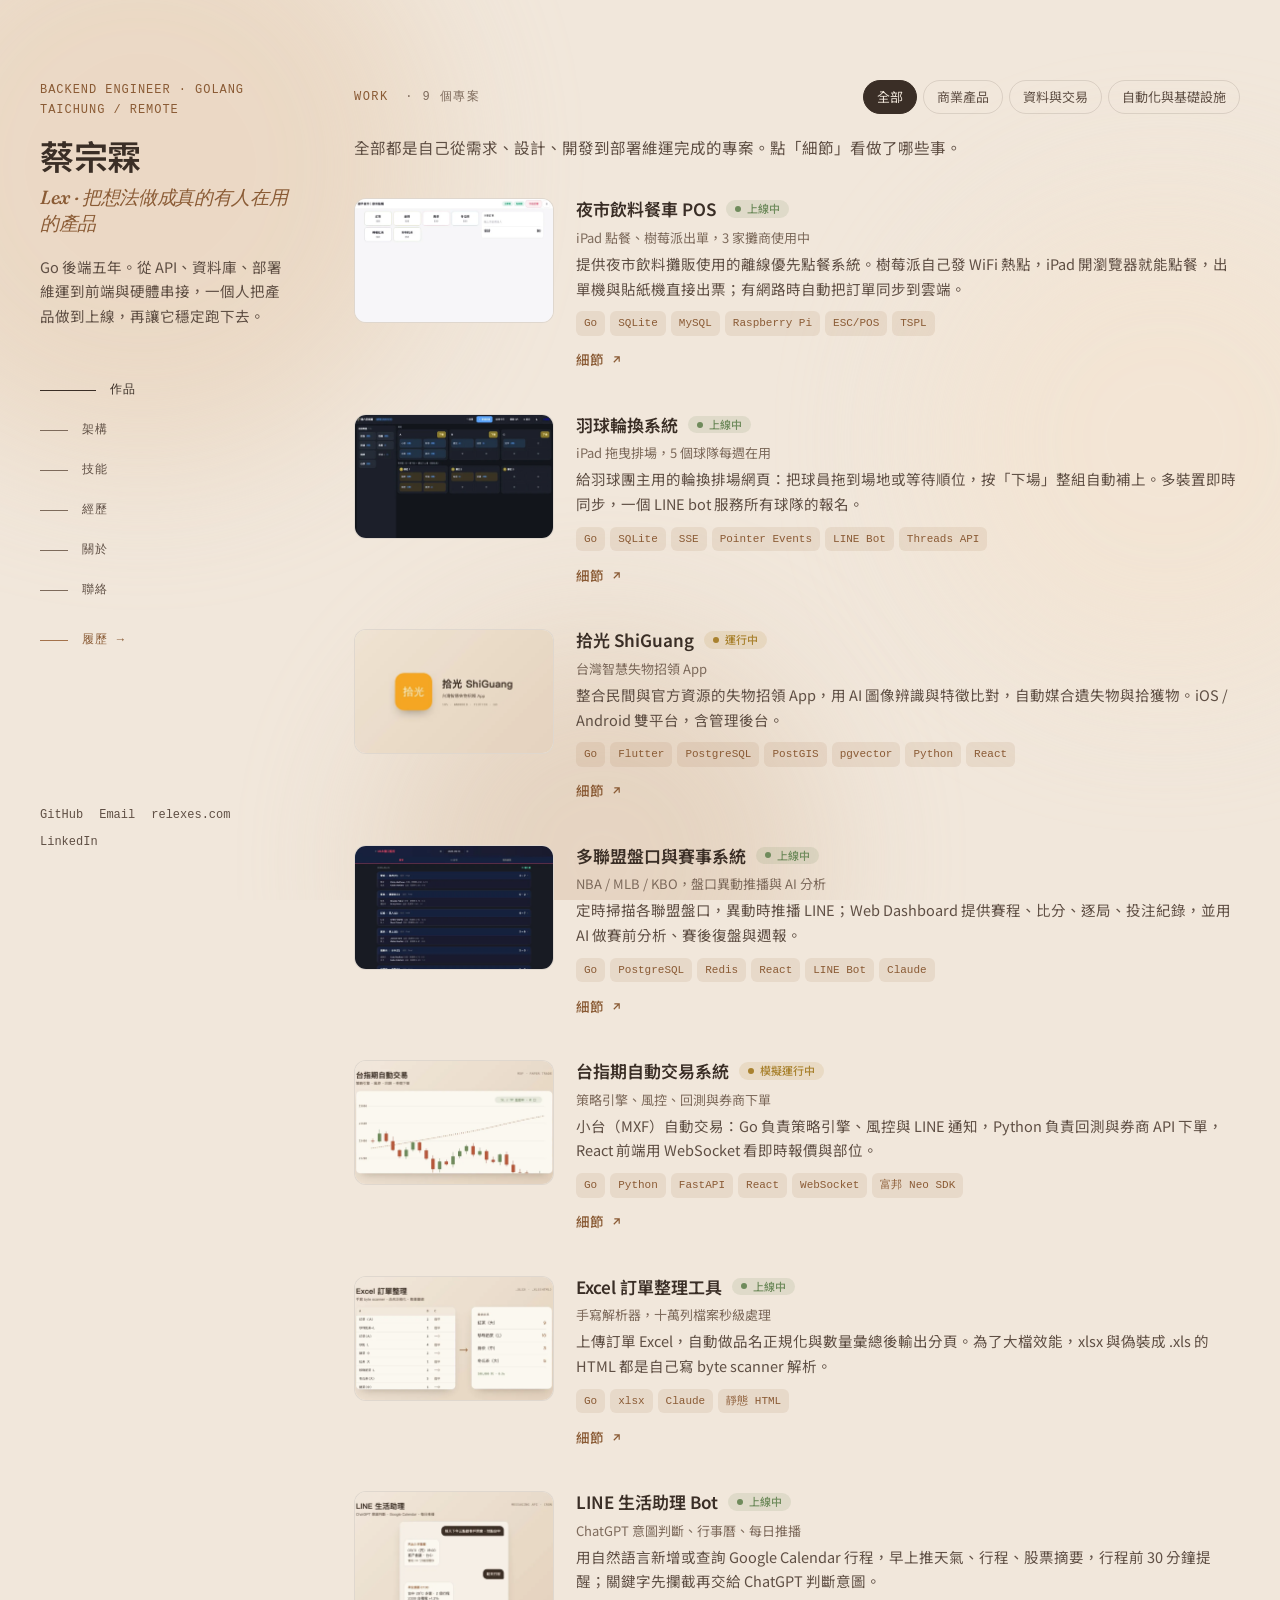
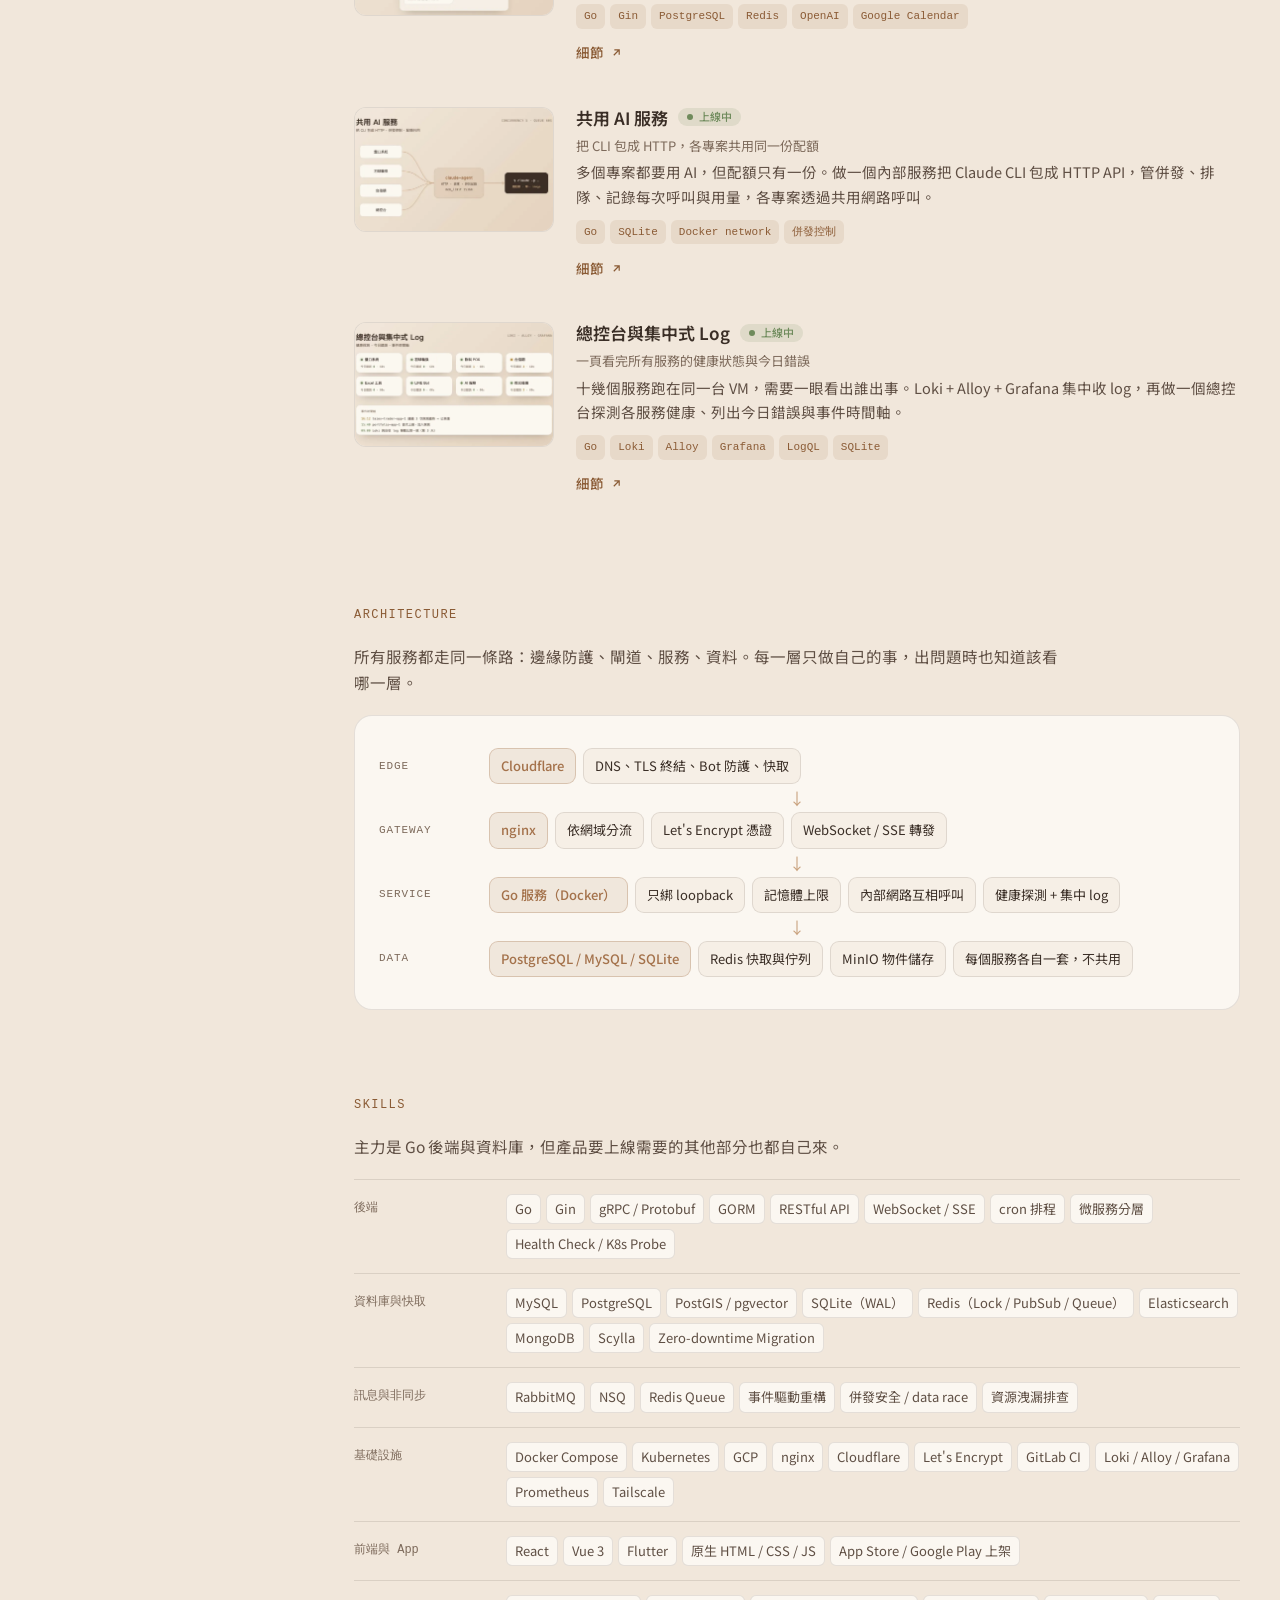
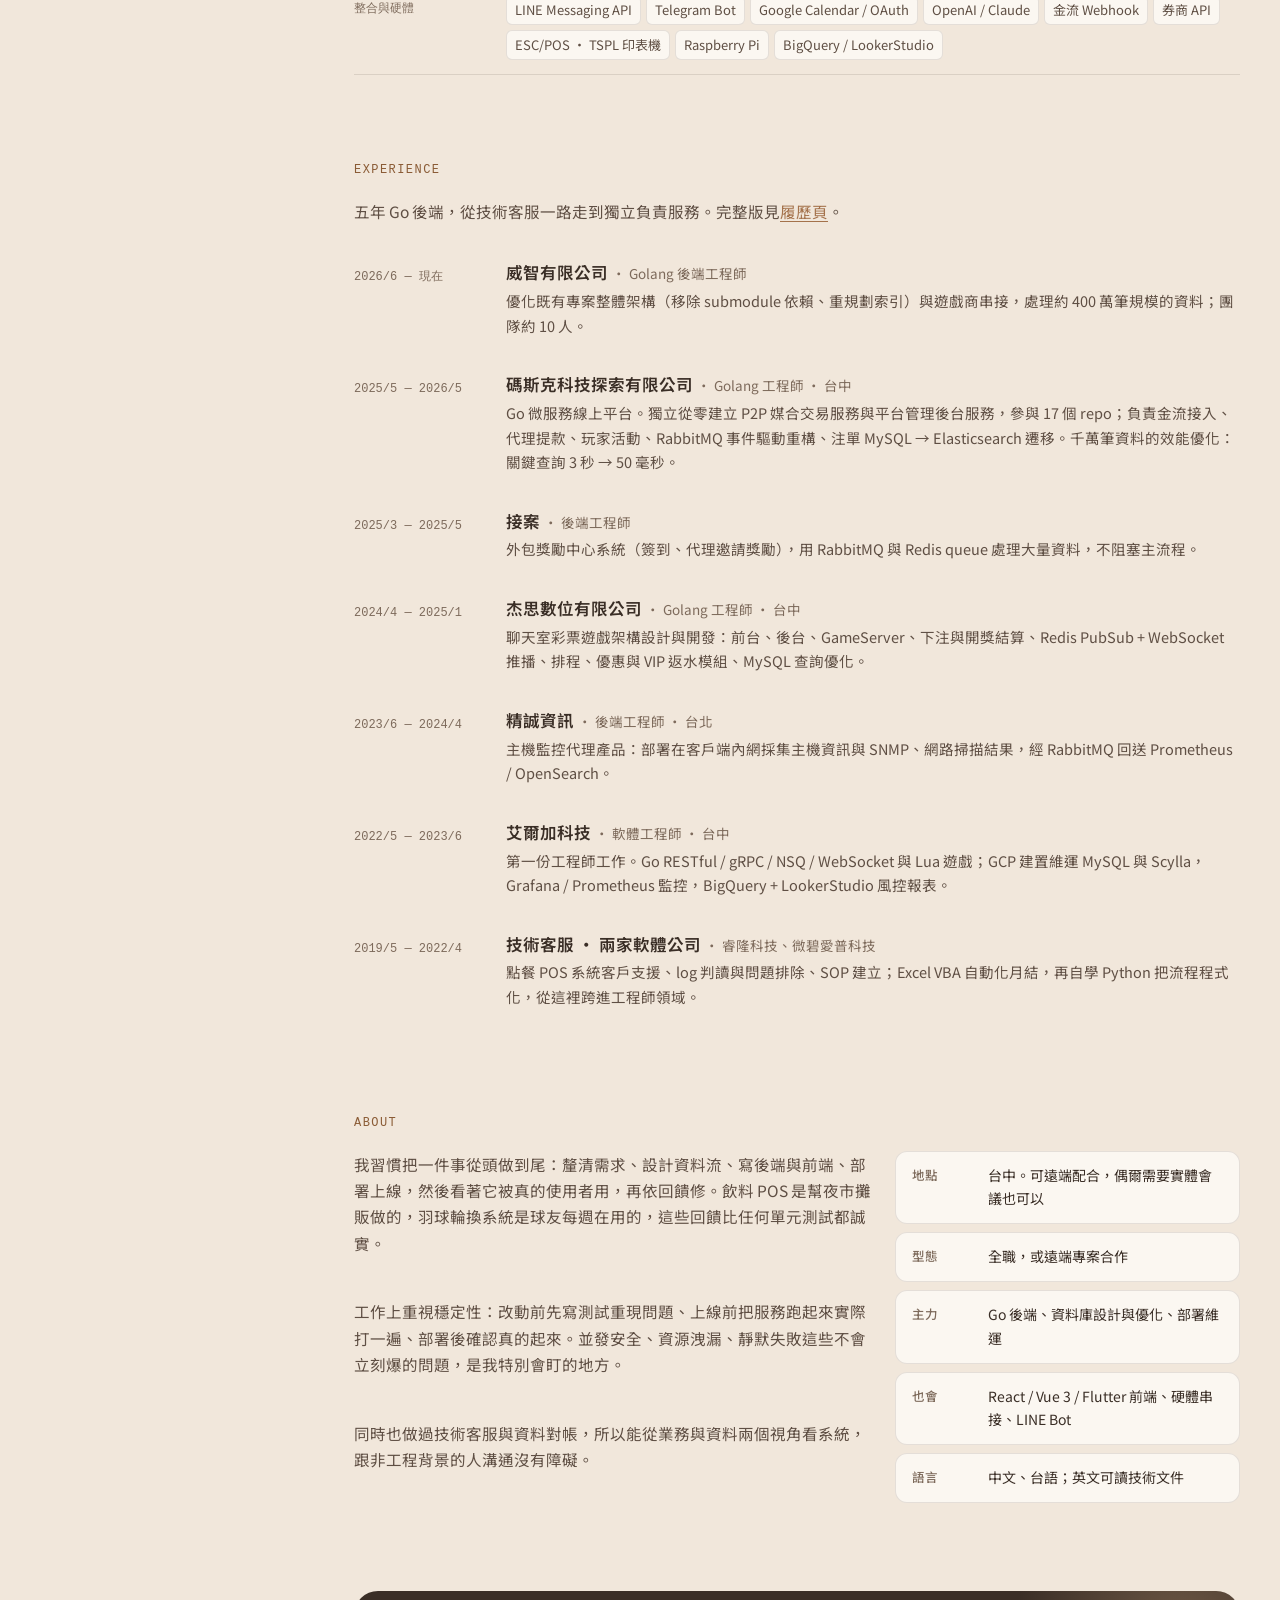
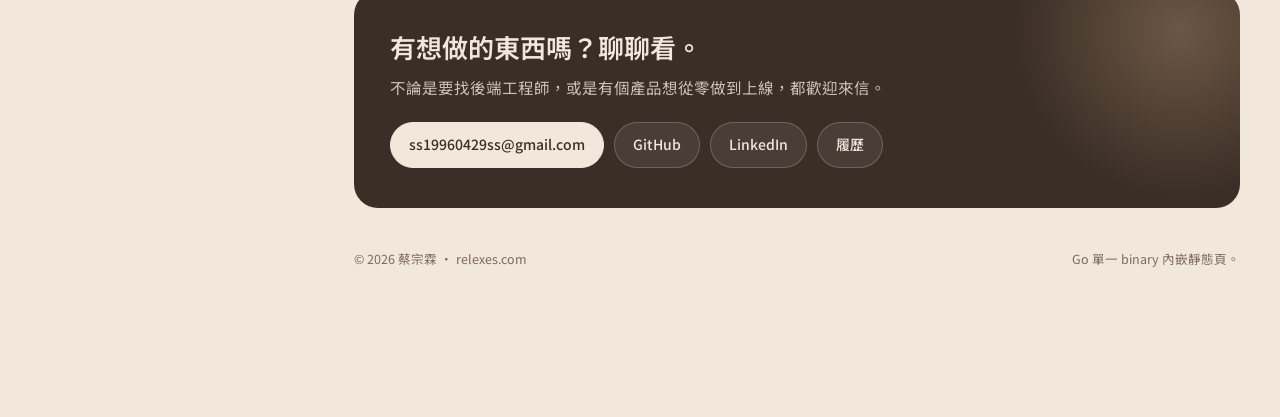
==== commit bdddfd27: "feat: 加入 LinkedIn 連結 - 左欄 social 區與聯絡區按鈕列各加一個 LinkedIn - 履歷頁聯絡資訊同步" ====
--- a/internal/site/web/index.html
+++ b/internal/site/web/index.html
@@ -40,7 +40,7 @@
     <a href="#contact"><i></i>聯絡</a>
     <a class="ext" href="resume.html"><i></i>履歷 →</a>
   </nav>
-  <div class="social"><a href="https://github.com/Tsai-TsungLin">GitHub</a><a href="mailto:ss19960429ss@gmail.com">Email</a><a href="https://relexes.com">relexes.com</a></div>
+  <div class="social"><a href="https://github.com/Tsai-TsungLin">GitHub</a><a href="mailto:ss19960429ss@gmail.com">Email</a><a href="https://relexes.com">relexes.com</a><a href="https://www.linkedin.com/in/lextsai">LinkedIn</a></div>
 </aside>
 
 <main class="content">
@@ -182,7 +182,7 @@
 
 <section class="sec" id="contact">
   <div class="contact rise"><h2>有想做的東西嗎？聊聊看。</h2><p>不論是要找後端工程師，或是有個產品想從零做到上線，都歡迎來信。</p>
-    <div class="rowb"><a class="btn primary" href="mailto:ss19960429ss@gmail.com">ss19960429ss@gmail.com</a><a class="btn" href="https://github.com/Tsai-TsungLin">GitHub</a><a class="btn" href="resume.html">履歷</a></div></div>
+    <div class="rowb"><a class="btn primary" href="mailto:ss19960429ss@gmail.com">ss19960429ss@gmail.com</a><a class="btn" href="https://github.com/Tsai-TsungLin">GitHub</a><a class="btn" href="https://www.linkedin.com/in/lextsai">LinkedIn</a><a class="btn" href="resume.html">履歷</a></div></div>
   <div class="foot"><span>© <span id="year"></span> 蔡宗霖 · relexes.com</span><span>Go 單一 binary 內嵌靜態頁。</span></div>
 </section>
 
--- a/internal/site/web/style.css
+++ b/internal/site/web/style.css
@@ -1,5 +1,5 @@
 /* relexes.com 個人網站 — 奶茶色系、左欄固定導覽、少量動畫 */
-:root{--bg:#f1e7db;--card:#fbf7f1;--card-2:#f6efe6;--ink:#3a2e26;--ink-2:#5f4f44;--muted:#7d6a5b;--accent:#a4724b;--accent-2:#c9a27e;--accent-soft:rgba(164,114,75,.12);--line:rgba(58,46,38,.12);--ok:#6f8b5c;--ok-soft:rgba(111,139,92,.14);--warn:#a9822f;--warn-soft:rgba(185,139,58,.14);--serif:"Fraunces","Noto Serif TC",Georgia,serif;--sans:"Noto Sans TC","PingFang TC","Helvetica Neue",Arial,sans-serif;--mono:ui-monospace,"SF Mono",Menlo,Consolas,monospace;--ease:cubic-bezier(.22,1,.36,1);--shadow:0 1px 2px rgba(58,46,38,.05),0 12px 32px -18px rgba(58,46,38,.35)}
+:root{--bg:#f1e7db;--card:#fbf7f1;--card-2:#f6efe6;--ink:#3a2e26;--ink-2:#5f4f44;--muted:#7d6a5b;--accent:#a4724b;--accent-text:#8a5b35;--accent-2:#c9a27e;--accent-soft:rgba(164,114,75,.12);--line:rgba(58,46,38,.12);--ok:#6f8b5c;--ok-soft:rgba(111,139,92,.14);--warn:#a9822f;--warn-soft:rgba(185,139,58,.14);--serif:"Fraunces","Noto Serif TC",Georgia,serif;--sans:"Noto Sans TC","PingFang TC","Helvetica Neue",Arial,sans-serif;--mono:ui-monospace,"SF Mono",Menlo,Consolas,monospace;--ease:cubic-bezier(.22,1,.36,1);--shadow:0 1px 2px rgba(58,46,38,.05),0 12px 32px -18px rgba(58,46,38,.35)}
 *{box-sizing:border-box}html{scroll-behavior:smooth}
 body{margin:0;background:var(--bg);color:var(--ink);font-family:var(--sans);font-size:15.5px;line-height:1.7;-webkit-font-smoothing:antialiased}
 a{color:inherit;text-decoration:none}ul{margin:0;padding:0;list-style:none}h1,h2,h3,h4{margin:0;line-height:1.25;font-weight:600}p{margin:0}
@@ -7,22 +7,22 @@
 .bg-blobs{position:fixed;inset:0;z-index:-1;overflow:hidden;pointer-events:none}.bg-blobs span{position:absolute;border-radius:50%;filter:blur(70px);opacity:.55;animation:drift 26s var(--ease) infinite alternate}
 .bg-blobs span:nth-child(1){width:46vw;height:46vw;left:-12vw;top:-10vw;background:#e5cdb3}.bg-blobs span:nth-child(2){width:38vw;height:38vw;right:-10vw;top:22vh;background:#f4e3cf;animation-delay:-9s}.bg-blobs span:nth-child(3){width:34vw;height:34vw;left:30vw;bottom:-14vw;background:#dcc5ad;animation-delay:-17s}
 @keyframes drift{to{transform:translate3d(6vw,4vh,0) scale(1.08)}}
-.eyebrow{font-family:var(--mono);font-size:12px;letter-spacing:.08em;text-transform:uppercase;color:var(--accent)}
+.eyebrow{font-family:var(--mono);font-size:12px;letter-spacing:.08em;text-transform:uppercase;color:var(--accent-text)}
 .js .rise{opacity:0;transform:translateY(16px);transition:opacity .8s var(--ease),transform .8s var(--ease)}.js .rise.in{opacity:1;transform:none}
 .btn{display:inline-flex;align-items:center;gap:8px;min-height:44px;padding:10px 18px;border-radius:999px;font-size:14px;font-weight:500;border:1px solid var(--line);background:var(--card);transition:transform .25s var(--ease),box-shadow .25s}.btn:hover{transform:translateY(-2px);box-shadow:var(--shadow)}.btn.primary{background:var(--ink);color:var(--bg);border-color:var(--ink)}
 
 /* 版面：左欄固定 250px、右欄主內容 */
 .layout{max-width:1320px;margin:0;padding:0 40px;display:grid;grid-template-columns:250px minmax(0,1fr);gap:64px}
 .side{position:sticky;top:0;height:100vh;padding:80px 0 48px;display:flex;flex-direction:column}
-.side h1{font-size:34px;letter-spacing:-.01em;margin-top:14px}.side h1 small{display:block;font-family:var(--serif);font-style:italic;font-weight:500;font-size:19px;color:var(--accent);margin-top:8px;line-height:1.35}
+.side h1{font-size:34px;letter-spacing:-.01em;margin-top:14px}.side h1 small{display:block;font-family:var(--serif);font-style:italic;font-weight:500;font-size:19px;color:var(--accent-text);margin-top:8px;line-height:1.35}
 .side .intro{color:var(--ink-2);margin-top:18px;font-size:14.5px}
-.side-nav{margin-top:44px;display:grid;gap:4px}.side-nav a{display:flex;align-items:center;gap:14px;font-family:var(--mono);font-size:12px;letter-spacing:.1em;color:var(--muted);min-height:36px;transition:color .25s}.side-nav a i{width:28px;height:1px;background:var(--muted);transition:width .35s var(--ease),background .25s}.side-nav a:hover,.side-nav a.on{color:var(--ink)}.side-nav a:hover i,.side-nav a.on i{width:56px;background:var(--ink)}
-.side-nav a.ext{margin-top:10px;color:var(--accent)}.side-nav a.ext i{background:var(--accent)}
-.social{margin-top:auto;display:flex;flex-wrap:wrap;gap:6px 16px;font-family:var(--mono);font-size:12px;color:var(--muted)}.social a:hover{color:var(--ink)}
+.side-nav{margin-top:44px;display:grid;gap:4px}.side-nav a{display:flex;align-items:center;gap:14px;font-family:var(--mono);font-size:12px;letter-spacing:.1em;color:var(--ink-2);min-height:36px;transition:color .25s}.side-nav a i{width:28px;height:1px;background:var(--muted);transition:width .35s var(--ease),background .25s}.side-nav a:hover,.side-nav a.on{color:var(--ink)}.side-nav a:hover i,.side-nav a.on i{width:56px;background:var(--ink)}
+.side-nav a.ext{margin-top:10px;color:var(--accent-text)}.side-nav a.ext i{background:var(--accent)}
+.social{margin-top:auto;display:flex;flex-wrap:wrap;gap:6px 16px;font-family:var(--mono);font-size:12px;color:var(--ink-2)}.social a:hover{color:var(--ink)}
 .content{padding:80px 0 60px;min-width:0}
 .sec{margin-bottom:88px;scroll-margin-top:24px}
 .sec-head{display:flex;align-items:center;justify-content:space-between;gap:16px;flex-wrap:wrap;padding:0 0 14px;margin-bottom:6px}
-.sec-head h2{font-family:var(--mono);font-size:12px;letter-spacing:.12em;text-transform:uppercase;color:var(--accent);font-weight:500}.sec-head h2 b{color:var(--muted);font-weight:400;margin-left:8px}
+.sec-head h2{font-family:var(--mono);font-size:12px;letter-spacing:.12em;text-transform:uppercase;color:var(--accent-text);font-weight:500}.sec-head h2 b{color:var(--muted);font-weight:400;margin-left:8px}
 .sec-lead{color:var(--ink-2);margin:0 0 20px;max-width:46em}
 
 /* 作品列 */
@@ -32,8 +32,8 @@
 .row h3{font-size:17px;display:flex;align-items:center;gap:10px;flex-wrap:wrap}.row h3 small{font-weight:400;color:var(--muted);font-size:13px;display:block;width:100%}
 .badge{display:inline-flex;align-items:center;gap:6px;font-size:11px;font-weight:500;padding:2px 9px;border-radius:999px}.badge::before{content:"";width:6px;height:6px;border-radius:50%;background:currentColor}.badge.live{color:var(--ok);background:var(--ok-soft)}.badge.run{color:var(--warn);background:var(--warn-soft)}
 .card-cat{display:none}.card-sum{margin:6px 0 10px;color:var(--ink-2);font-size:14.5px}
-.tags{display:flex;flex-wrap:wrap;gap:5px}.tags li{font-family:var(--mono);font-size:11px;padding:3px 8px;border-radius:6px;background:var(--accent-soft);color:var(--accent)}
-.card-more{display:inline-flex;align-items:center;gap:6px;min-height:36px;margin-top:6px;padding:4px 0;font-size:13.5px;font-weight:500;color:var(--accent)}.card-more svg{width:13px;height:13px;transition:transform .3s var(--ease)}.card-more:hover svg{transform:translate(2px,-2px)}
+.tags{display:flex;flex-wrap:wrap;gap:5px}.tags li{font-family:var(--mono);font-size:11px;padding:3px 8px;border-radius:6px;background:var(--accent-soft);color:var(--accent-text)}
+.card-more{display:inline-flex;align-items:center;gap:6px;min-height:36px;margin-top:6px;padding:4px 0;font-size:13.5px;font-weight:500;color:var(--accent-text)}.card-more svg{width:13px;height:13px;transition:transform .3s var(--ease)}.card-more:hover svg{transform:translate(2px,-2px)}
 .js .card-detail{display:none}.no-js .card-more{display:none}
 .card-detail ul{display:grid;gap:9px;font-size:14.5px;color:var(--ink-2);margin-top:10px}.card-detail li{padding-left:18px;position:relative}.card-detail li::before{content:"";position:absolute;left:0;top:12px;width:8px;height:1.5px;background:var(--accent-2)}.card-role{margin-top:14px;font-size:12.5px;color:var(--muted);font-family:var(--mono)}
 
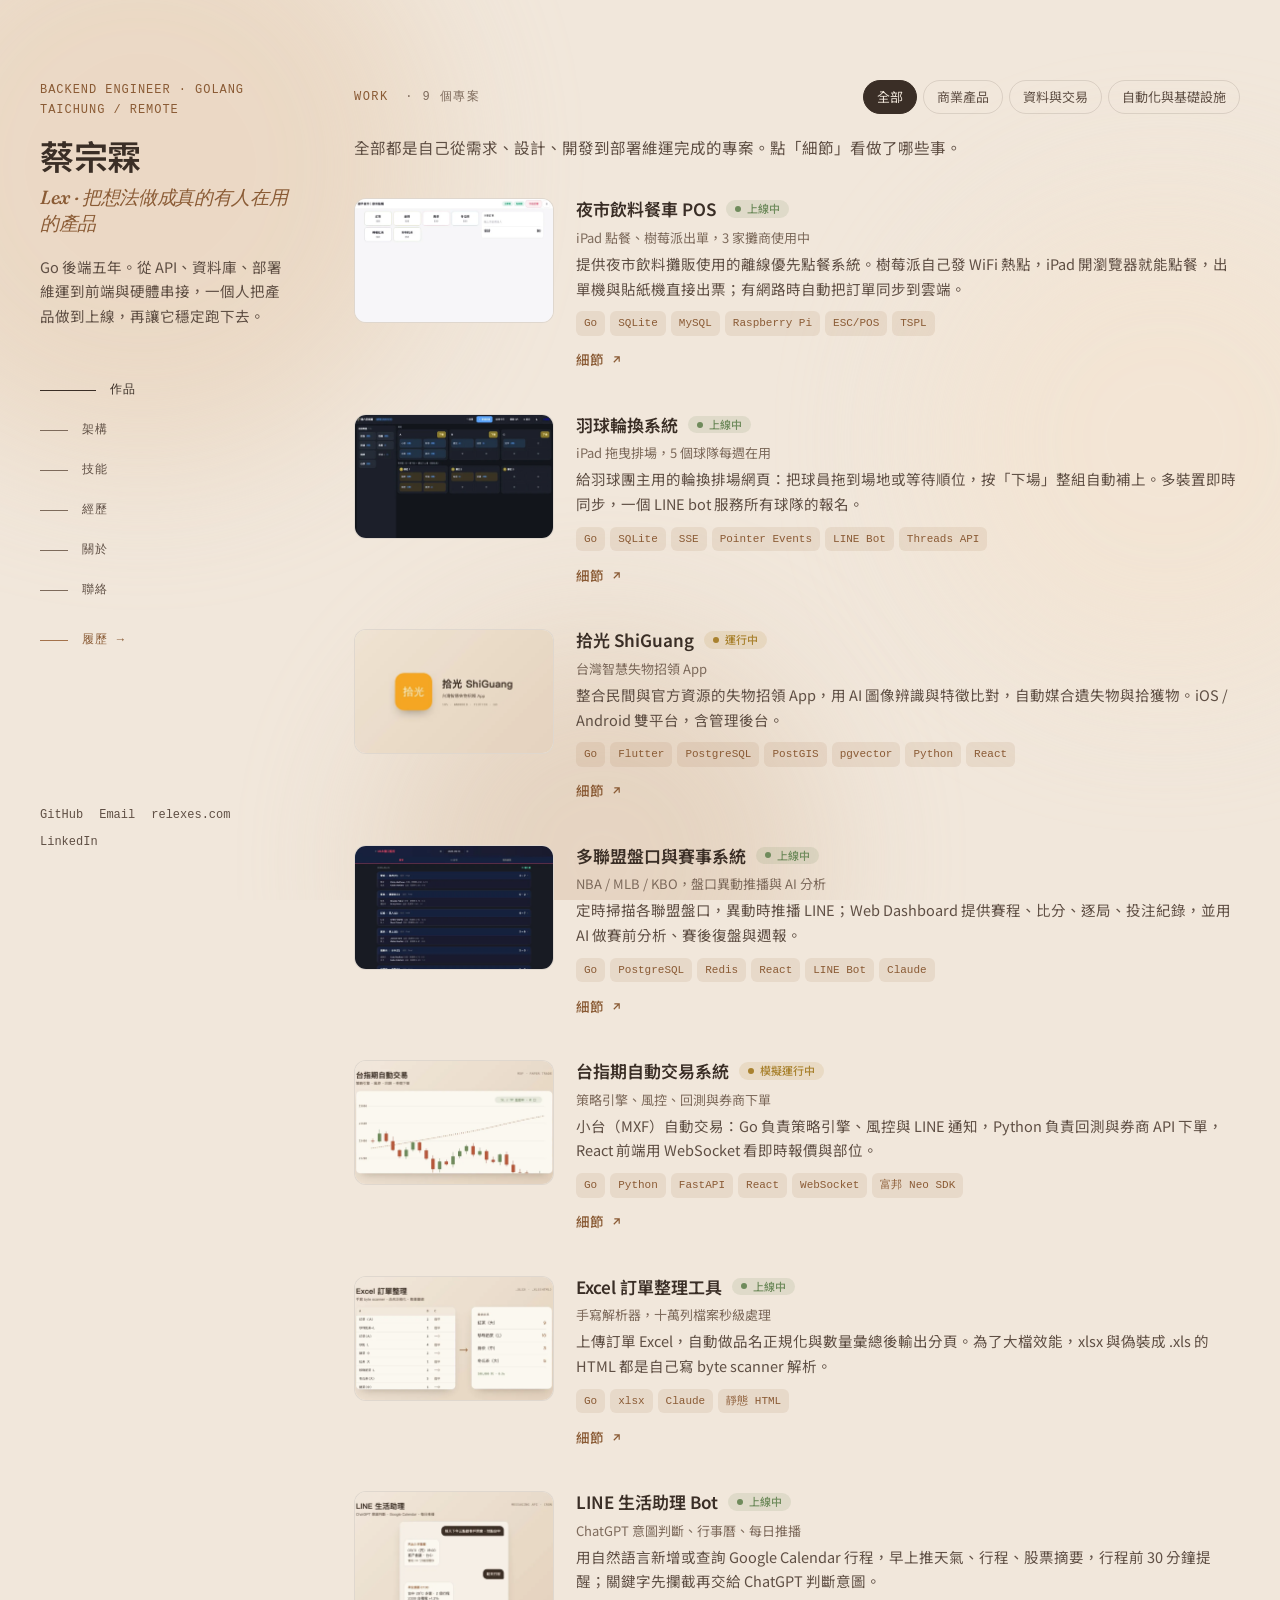
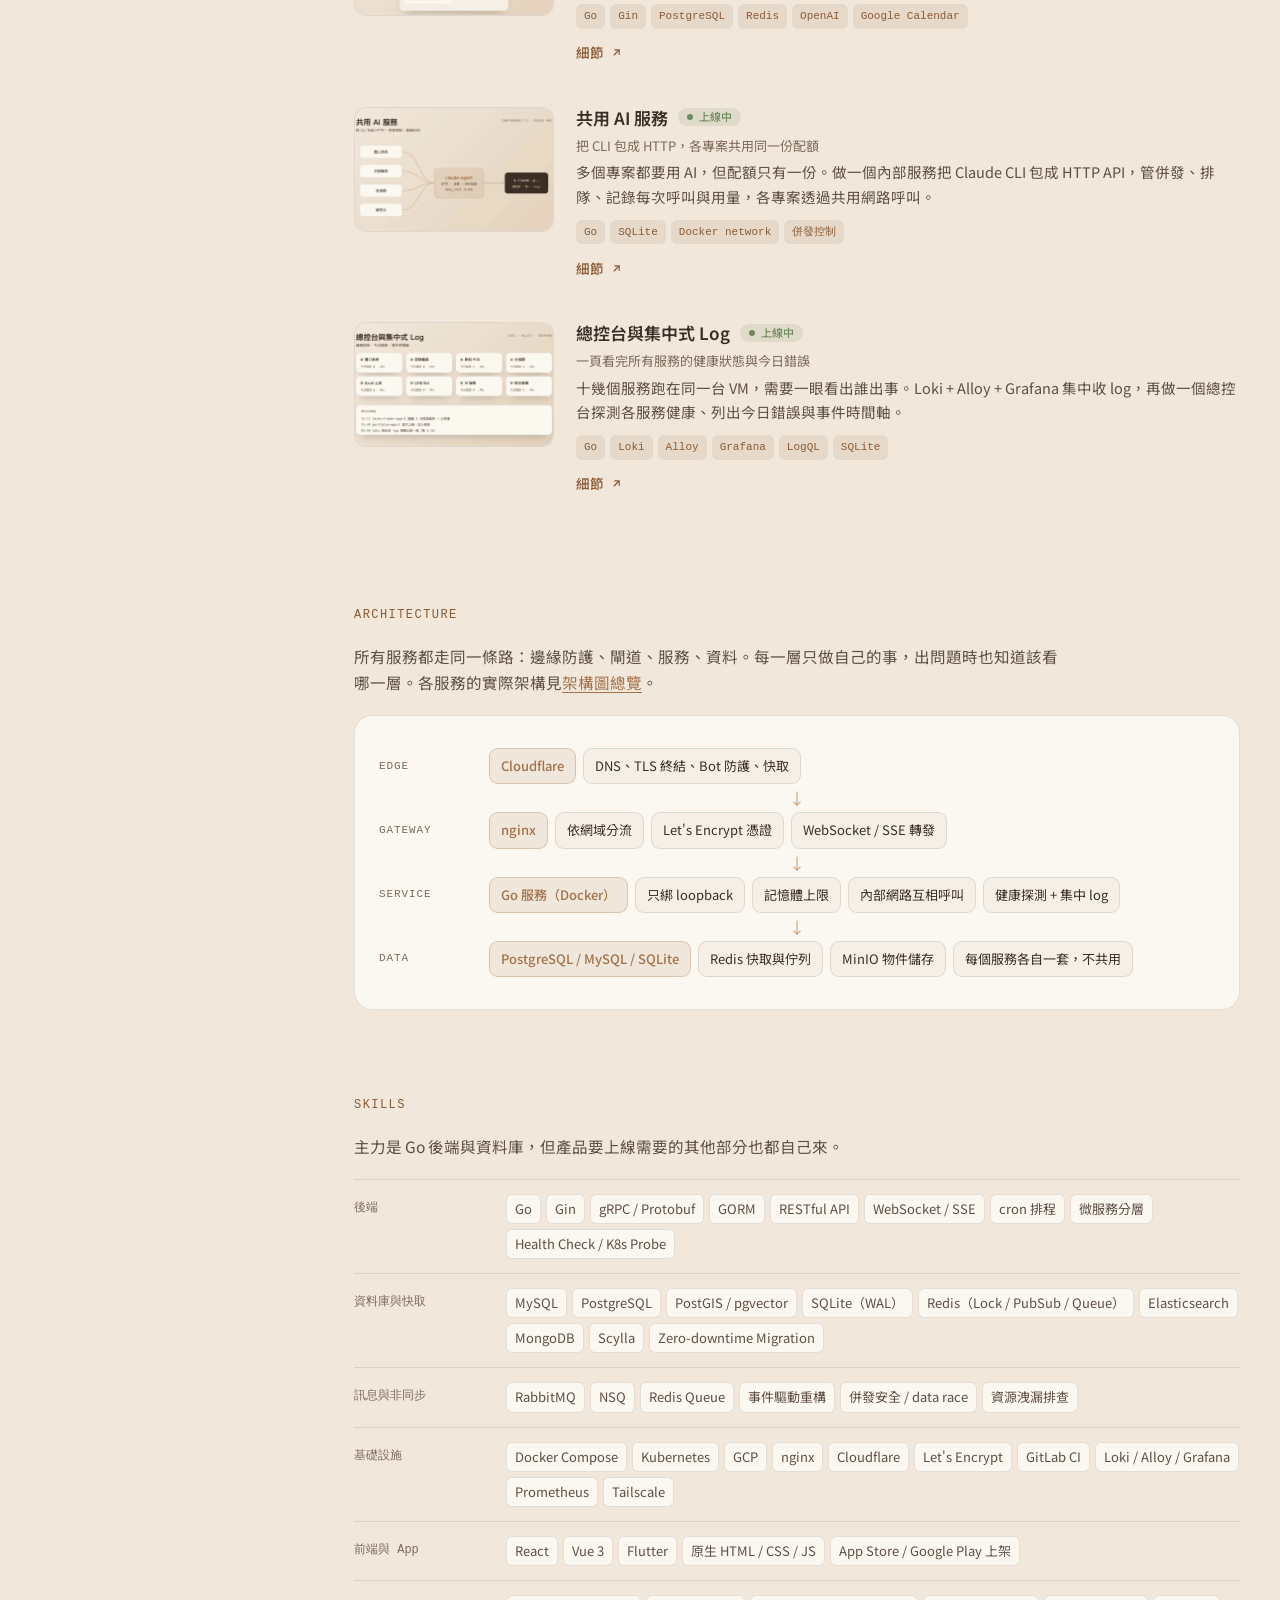
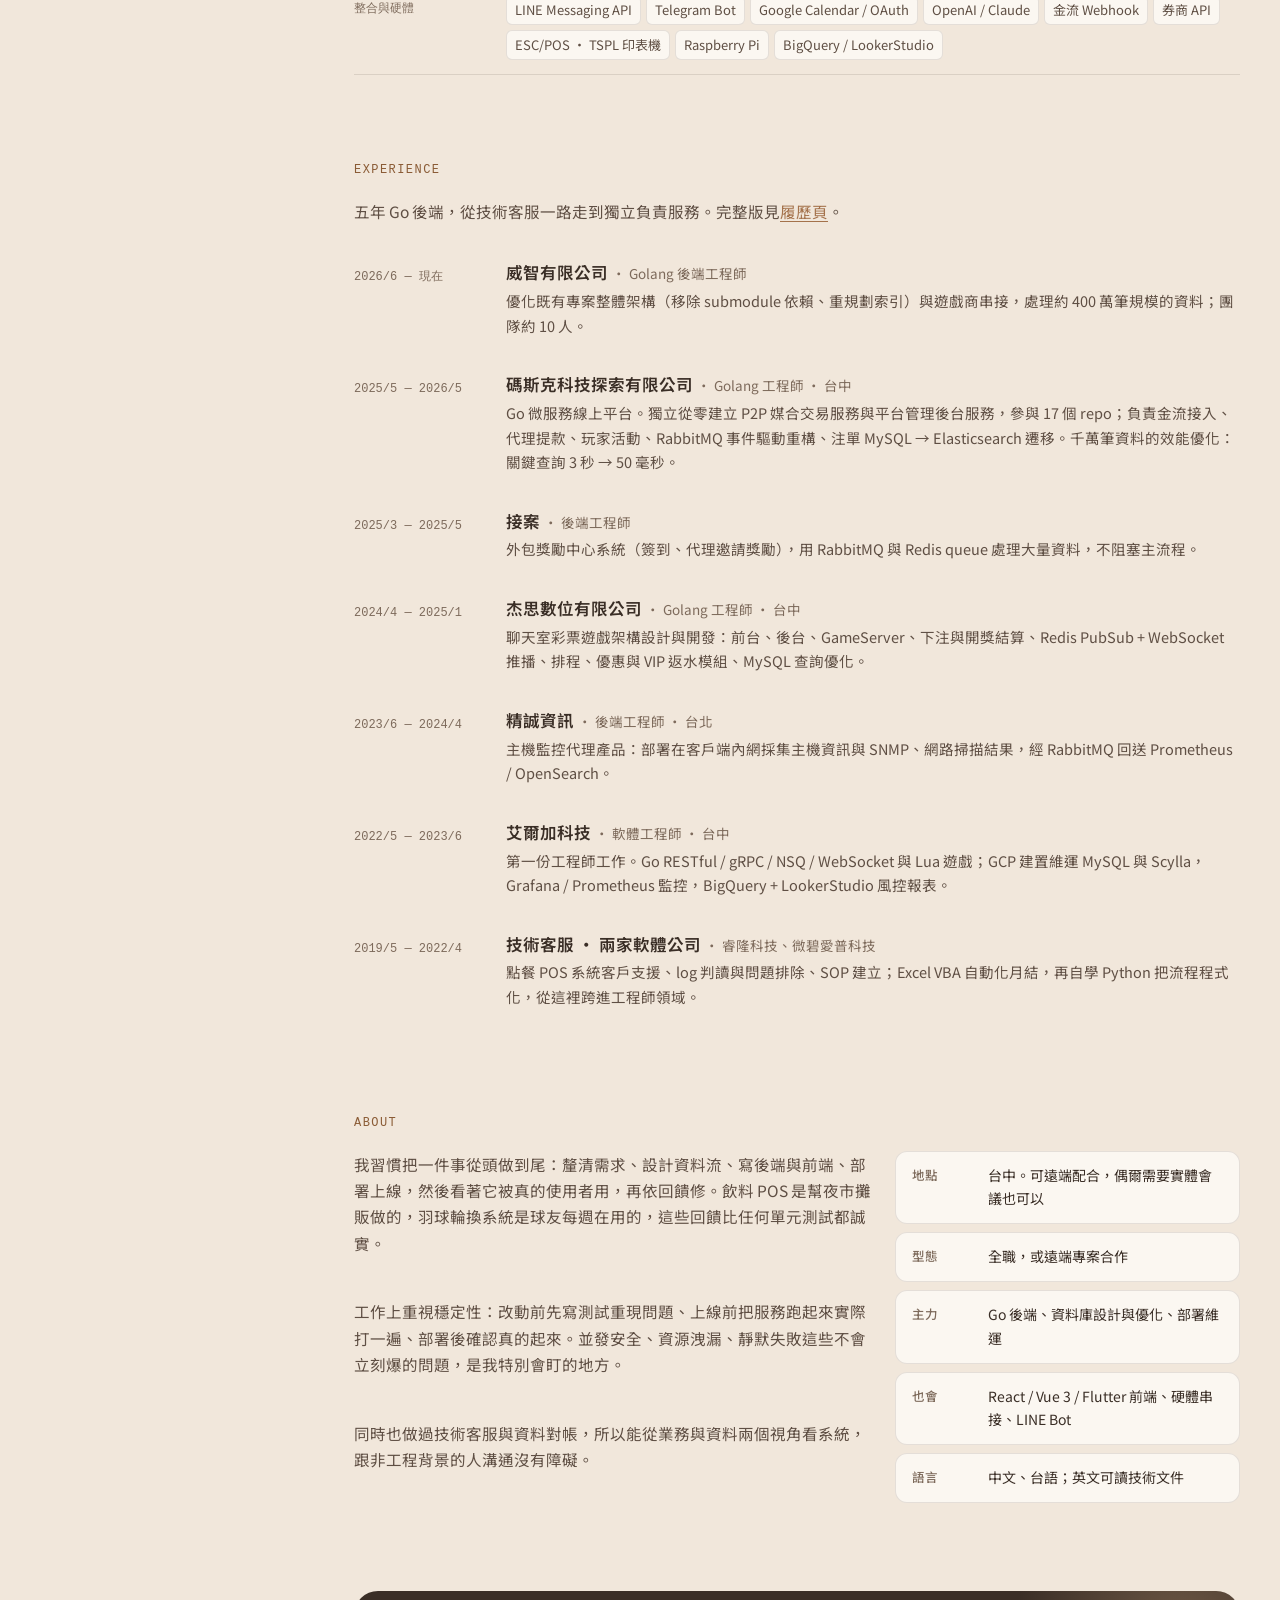
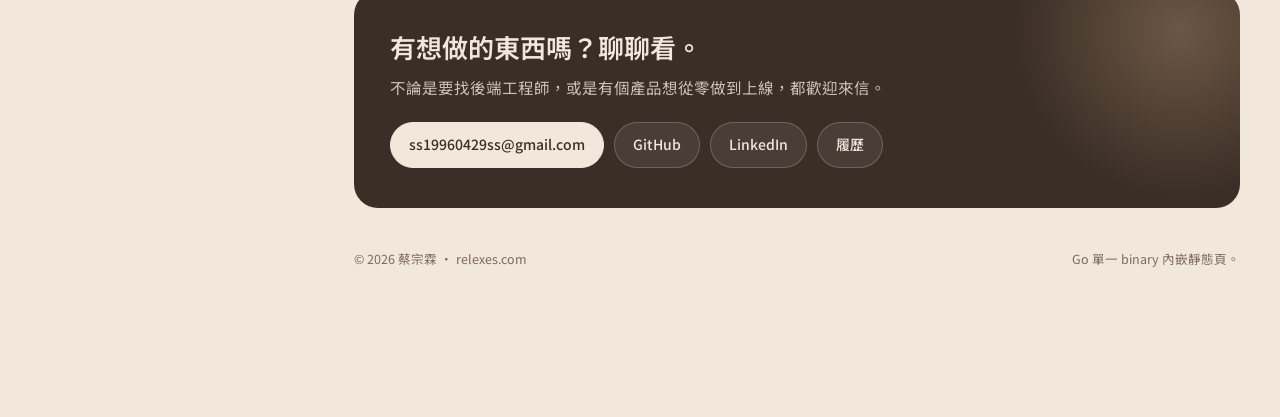
==== commit 5da1e52a: "feat: 新增架構圖總覽與五個服務的互動式架構圖 - /architecture.html 總覽；Architecture 區塊連總覽，作品卡片連各自的圖 - 飲料 POS、羽球、拾光、多聯盟系統架" ====
--- a/internal/site/web/index.html
+++ b/internal/site/web/index.html
@@ -58,7 +58,7 @@
     <p class="card-sum">提供夜市飲料攤販使用的離線優先點餐系統。樹莓派自己發 WiFi 熱點，iPad 開瀏覽器就能點餐，出單機與貼紙機直接出票；有網路時自動把訂單同步到雲端。</p>
     <ul class="tags"><li>Go</li><li>SQLite</li><li>MySQL</li><li>Raspberry Pi</li><li>ESC/POS</li><li>TSPL</li></ul>
     <button class="card-more" type="button" aria-haspopup="dialog">細節 <svg viewBox="0 0 24 24" fill="none" stroke="currentColor" stroke-width="2.2"><path d="M7 17 17 7M8 7h9v9"/></svg></button>
-    <div class="card-detail"><ul><li>Go 單一執行檔交叉編譯到 ARM，樹莓派零依賴部署；前端純 HTML/JS 內嵌進 binary</li><li>直接寫 USB printer class 驅動 80mm 出單機（ESC/POS）與芯燁貼紙機（TSPL），免 CUPS</li><li>SQLite WAL 模式確保斷電不掉單；雲端報表依「地點 × 日期」檢視，支援多分店</li><li>線上更新菜單、即時看帳、OTA 更新；Tailscale 免公網 IP 遠端維運</li><li>雲端跑在 GCP VM 上的容器，只綁 loopback、設記憶體上限，經 nginx 與 Cloudflare 對外</li></ul><p class="card-role">角色：前端、後端、硬體串接、部署維運全包</p></div></div>
+    <div class="card-detail"><ul><li>Go 單一執行檔交叉編譯到 ARM，樹莓派零依賴部署；前端純 HTML/JS 內嵌進 binary</li><li>直接寫 USB printer class 驅動 80mm 出單機（ESC/POS）與芯燁貼紙機（TSPL），免 CUPS</li><li>SQLite WAL 模式確保斷電不掉單；雲端報表依「地點 × 日期」檢視，支援多分店</li><li>線上更新菜單、即時看帳、OTA 更新；Tailscale 免公網 IP 遠端維運</li><li>雲端跑在 GCP VM 上的容器，只綁 loopback、設記憶體上限，經 nginx 與 Cloudflare 對外</li></ul><p class="card-role">角色：前端、後端、硬體串接、部署維運全包 · <a href="arch/drinkpos.html" style="color:var(--accent);text-decoration:underline;text-underline-offset:3px">互動式架構圖 →</a></p></div></div>
   </article>
 
   <article class="row rise" data-cat="product">
@@ -67,7 +67,7 @@
     <p class="card-sum">給羽球團主用的輪換排場網頁：把球員拖到場地或等待順位，按「下場」整組自動補上。多裝置即時同步，一個 LINE bot 服務所有球隊的報名。</p>
     <ul class="tags"><li>Go</li><li>SQLite</li><li>SSE</li><li>Pointer Events</li><li>LINE Bot</li><li>Threads API</li></ul>
     <button class="card-more" type="button" aria-haspopup="dialog">細節 <svg viewBox="0 0 24 24" fill="none" stroke="currentColor" stroke-width="2.2"><path d="M7 17 17 7M8 7h9v9"/></svg></button>
-    <div class="card-detail"><ul><li>多租戶：每個球隊獨立帳密與月費制，試用 / 付費 / 停權由管理後台控制</li><li>拖曳用 Pointer Events 自己寫，另備「點一下選取、再點目標」給觸控失靈時用；復原 10 步</li><li>SSE 讓多台裝置同步畫面；大螢幕投影頁與掃 QR 免登入觀戰頁</li><li>後台：登入失敗鎖定、IP 黑名單、異動紀錄、資料保留期自動清除</li><li>Threads 自動排程發文推廣、貼文洞察、新回覆推 Telegram，token 自動續期</li></ul><p class="card-role">角色：產品設計、前後端、後台、上線與營運</p></div></div>
+    <div class="card-detail"><ul><li>多租戶：每個球隊獨立帳密與月費制，試用 / 付費 / 停權由管理後台控制</li><li>拖曳用 Pointer Events 自己寫，另備「點一下選取、再點目標」給觸控失靈時用；復原 10 步</li><li>SSE 讓多台裝置同步畫面；大螢幕投影頁與掃 QR 免登入觀戰頁</li><li>後台：登入失敗鎖定、IP 黑名單、異動紀錄、資料保留期自動清除</li><li>Threads 自動排程發文推廣、貼文洞察、新回覆推 Telegram，token 自動續期</li></ul><p class="card-role">角色：產品設計、前後端、後台、上線與營運 · <a href="arch/badminton.html" style="color:var(--accent);text-decoration:underline;text-underline-offset:3px">互動式架構圖 →</a></p></div></div>
   </article>
 
   <article class="row rise" data-cat="product">
@@ -76,7 +76,7 @@
     <p class="card-sum">整合民間與官方資源的失物招領 App，用 AI 圖像辨識與特徵比對，自動媒合遺失物與拾獲物。iOS / Android 雙平台，含管理後台。</p>
     <ul class="tags"><li>Go</li><li>Flutter</li><li>PostgreSQL</li><li>PostGIS</li><li>pgvector</li><li>Python</li><li>React</li></ul>
     <button class="card-more" type="button" aria-haspopup="dialog">細節 <svg viewBox="0 0 24 24" fill="none" stroke="currentColor" stroke-width="2.2"><path d="M7 17 17 7M8 7h9v9"/></svg></button>
-    <div class="card-detail"><ul><li>後端 Handler → Service → Repository 分層；OTP / Google / Apple 登入、JWT、限流</li><li>Python AI 微服務做圖像特徵向量，pgvector 相似度比對、PostGIS 地理範圍查詢</li><li>MinIO 物件儲存、Redis、Firebase 推播；Docker Compose 部署到 GCP VM</li><li>走過 App Store / Google Play 上架與審查流程（測試帳號、封閉測試、簽章指紋）</li></ul><p class="card-role">角色：後端、Flutter App、管理後台、上架流程</p></div></div>
+    <div class="card-detail"><ul><li>後端 Handler → Service → Repository 分層；OTP / Google / Apple 登入、JWT、限流</li><li>Python AI 微服務做圖像特徵向量，pgvector 相似度比對、PostGIS 地理範圍查詢</li><li>MinIO 物件儲存、Redis、Firebase 推播；Docker Compose 部署到 GCP VM</li><li>走過 App Store / Google Play 上架與審查流程（測試帳號、封閉測試、簽章指紋）</li></ul><p class="card-role">角色：後端、Flutter App、管理後台、上架流程 · <a href="arch/shiguang.html" style="color:var(--accent);text-decoration:underline;text-underline-offset:3px">互動式架構圖 →</a></p></div></div>
   </article>
 
   <article class="row rise" data-cat="data">
@@ -85,7 +85,7 @@
     <p class="card-sum">定時掃描各聯盟盤口，異動時推播 LINE；Web Dashboard 提供賽程、比分、逐局、投注紀錄，並用 AI 做賽前分析、賽後復盤與週報。</p>
     <ul class="tags"><li>Go</li><li>PostgreSQL</li><li>Redis</li><li>React</li><li>LINE Bot</li><li>Claude</li></ul>
     <button class="card-more" type="button" aria-haspopup="dialog">細節 <svg viewBox="0 0 24 24" fill="none" stroke="currentColor" stroke-width="2.2"><path d="M7 17 17 7M8 7h9v9"/></svg></button>
-    <div class="card-detail"><ul><li>從單一 NBA 擴充到三個聯盟，各自的資料源、市場類型（獨贏 / 讓分 / 前五局）統一在同一套資料模型</li><li>排程掃描外部 API，Redis 去重避免重複推播；台灣時區與美國賽日的日期偏移處理</li><li>AI 分析走自建的共用 AI 服務，容器內不裝 CLI，記憶體上限壓在 256MB</li><li>React 前端與另一個交易系統共用自建元件庫，本機建置後上傳，VM 不跑 node</li></ul><p class="card-role">角色：後端、前端、排程、部署</p></div></div>
+    <div class="card-detail"><ul><li>從單一 NBA 擴充到三個聯盟，各自的資料源、市場類型（獨贏 / 讓分 / 前五局）統一在同一套資料模型</li><li>排程掃描外部 API，Redis 去重避免重複推播；台灣時區與美國賽日的日期偏移處理</li><li>AI 分析走自建的共用 AI 服務，容器內不裝 CLI，記憶體上限壓在 256MB</li><li>React 前端與另一個交易系統共用自建元件庫，本機建置後上傳，VM 不跑 node</li></ul><p class="card-role">角色：後端、前端、排程、部署 · <a href="arch/scannba.html" style="color:var(--accent);text-decoration:underline;text-underline-offset:3px">互動式架構圖 →</a></p></div></div>
   </article>
 
   <article class="row rise" data-cat="data">
@@ -94,7 +94,7 @@
     <p class="card-sum">小台（MXF）自動交易：Go 負責策略引擎、風控與 LINE 通知，Python 負責回測與券商 API 下單，React 前端用 WebSocket 看即時報價與部位。</p>
     <ul class="tags"><li>Go</li><li>Python</li><li>FastAPI</li><li>React</li><li>WebSocket</li><li>富邦 Neo SDK</li></ul>
     <button class="card-more" type="button" aria-haspopup="dialog">細節 <svg viewBox="0 0 24 24" fill="none" stroke="currentColor" stroke-width="2.2"><path d="M7 17 17 7M8 7h9v9"/></svg></button>
-    <div class="card-detail"><ul><li>日盤 / 夜盤時段排程、停損停利與出場路徑是回歸測試的重點，改策略必驗</li><li>下單拆成獨立 Python 微服務隔離券商 SDK，主服務不因 SDK 連線時序問題掛掉</li><li>backtesting.py 回測模組驗證策略；週報依「週日到週六」自動彙整</li><li>目前以模擬模式在 VM 上運行，不送實單</li></ul><p class="card-role">角色：架構、策略引擎、前後端、部署</p></div></div>
+    <div class="card-detail"><ul><li>日盤 / 夜盤時段排程、停損停利與出場路徑是回歸測試的重點，改策略必驗</li><li>下單拆成獨立 Python 微服務隔離券商 SDK，主服務不因 SDK 連線時序問題掛掉</li><li>backtesting.py 回測模組驗證策略；週報依「週日到週六」自動彙整</li><li>目前以模擬模式在 VM 上運行，不送實單</li></ul><p class="card-role">角色：架構、策略引擎、前後端、部署 · <a href="arch/taiex.html" style="color:var(--accent);text-decoration:underline;text-underline-offset:3px">互動式架構圖 →</a></p></div></div>
   </article>
 
   <article class="row rise" data-cat="data">
@@ -138,7 +138,7 @@
 
 <section class="sec" id="infra">
   <div class="sec-head"><h2>Architecture</h2></div>
-  <p class="sec-lead rise">所有服務都走同一條路：邊緣防護、閘道、服務、資料。每一層只做自己的事，出問題時也知道該看哪一層。</p>
+  <p class="sec-lead rise">所有服務都走同一條路：邊緣防護、閘道、服務、資料。每一層只做自己的事，出問題時也知道該看哪一層。各服務的實際架構見<a href="architecture.html" style="color:var(--accent);text-decoration:underline;text-underline-offset:3px">架構圖總覽</a>。</p>
   <div class="diagram rise">
     <div class="tier"><span class="tier-label">Edge</span><div class="nodes"><span class="node hl">Cloudflare</span><span class="node">DNS、TLS 終結、Bot 防護、快取</span></div></div><div class="tier-arrow">↓</div>
     <div class="tier"><span class="tier-label">Gateway</span><div class="nodes"><span class="node hl">nginx</span><span class="node">依網域分流</span><span class="node">Let's Encrypt 憑證</span><span class="node">WebSocket / SSE 轉發</span></div></div><div class="tier-arrow">↓</div>
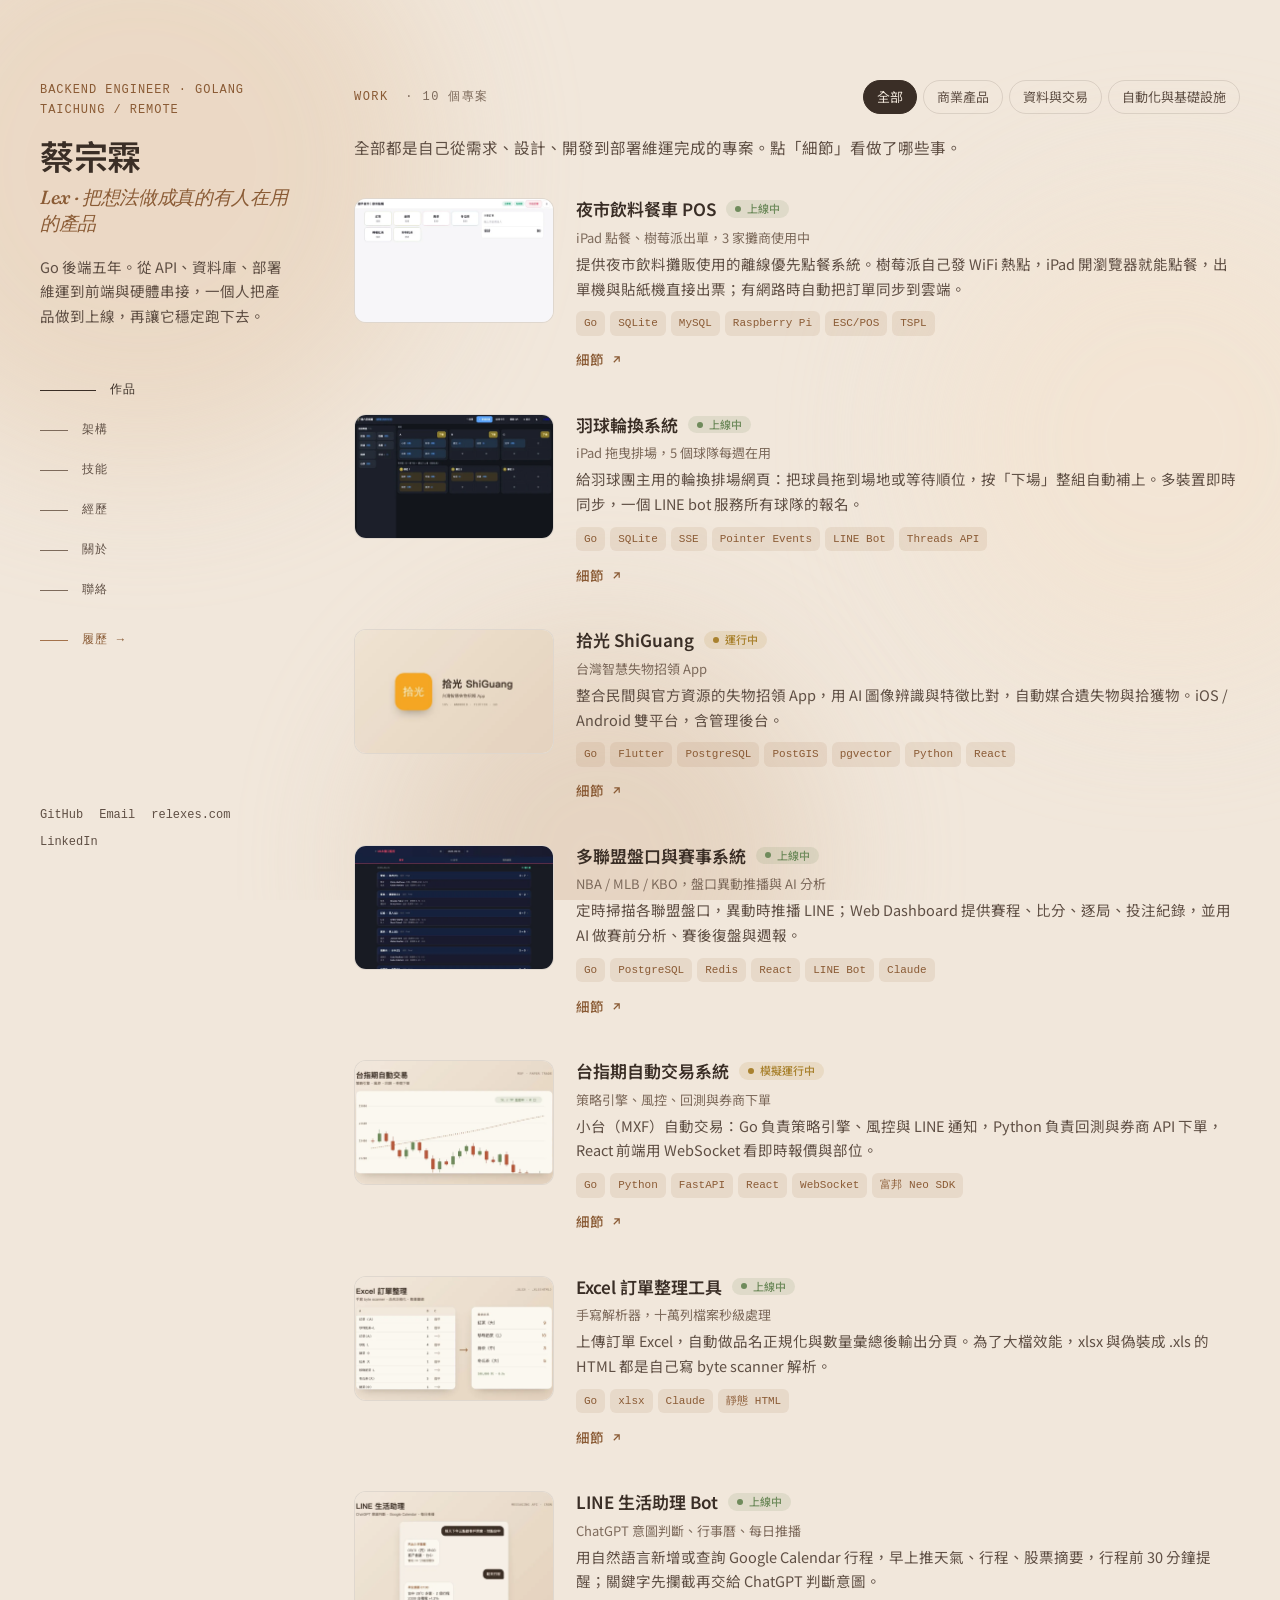
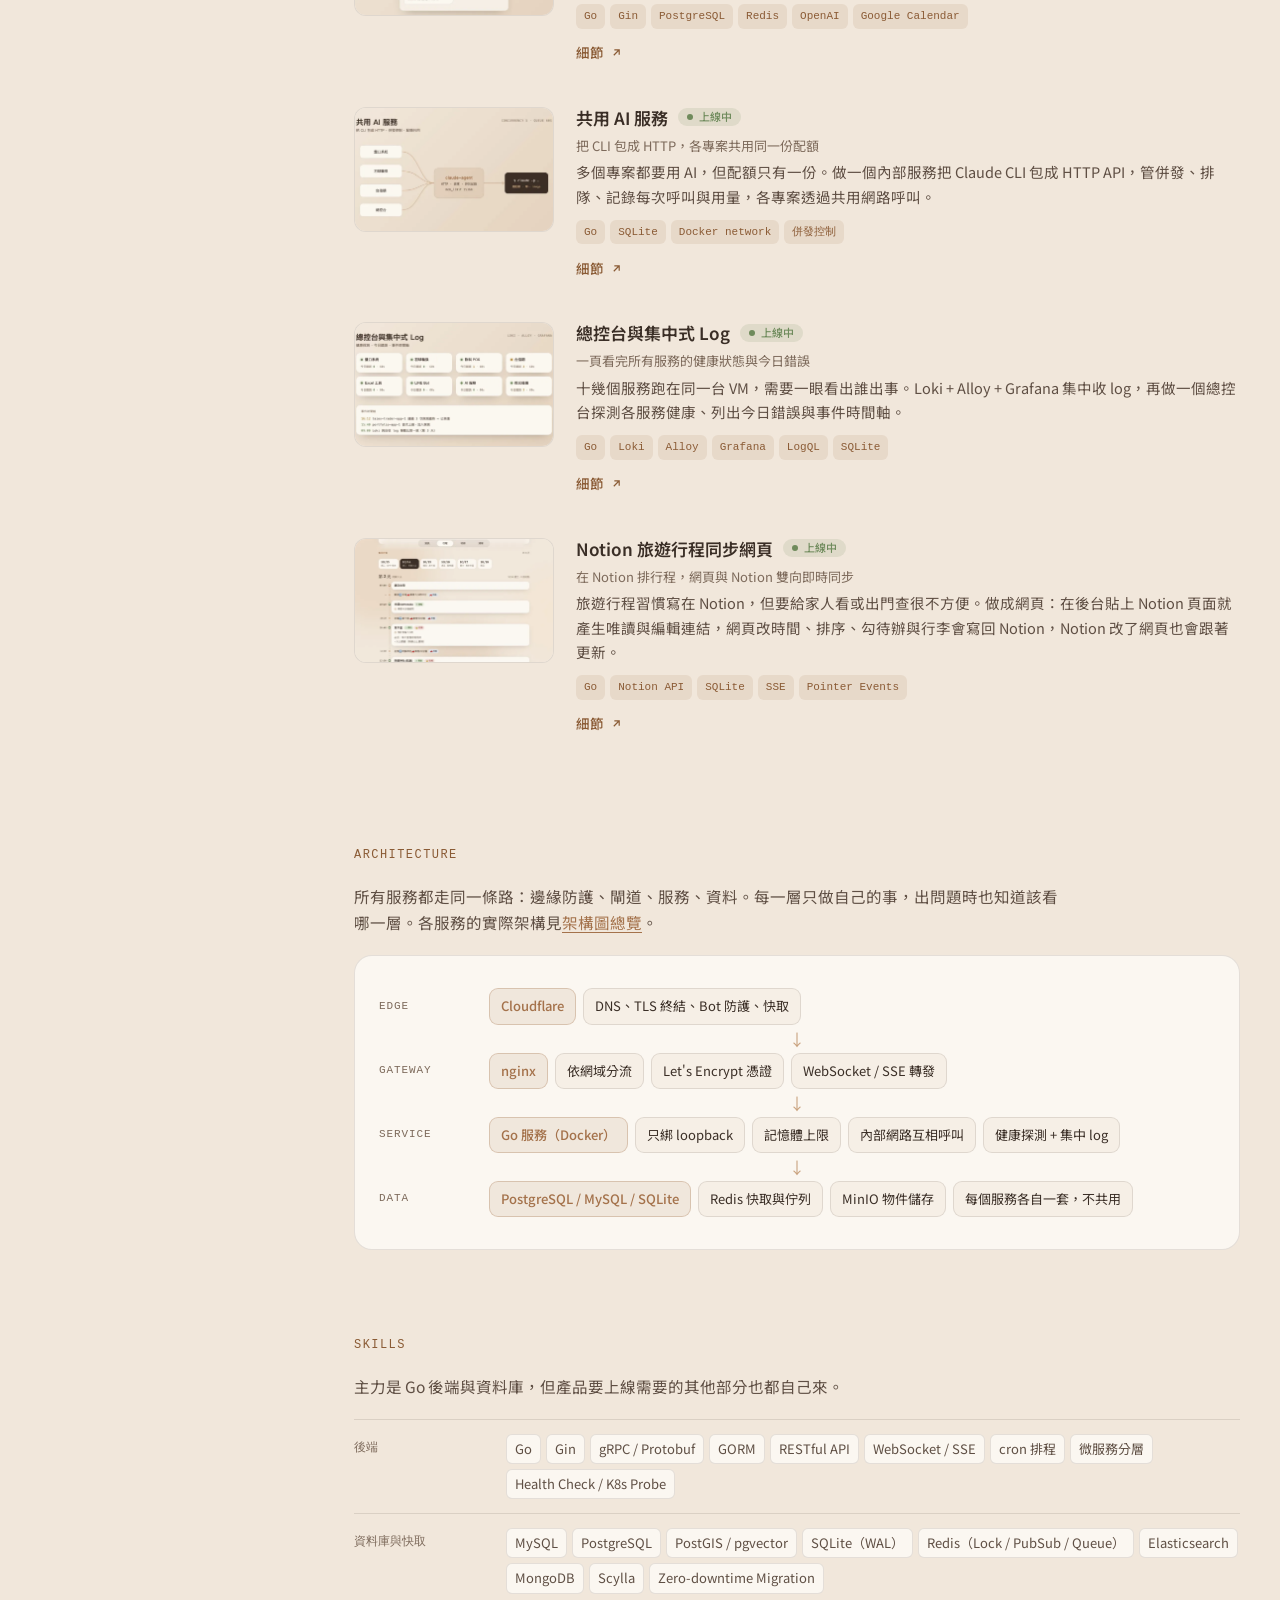
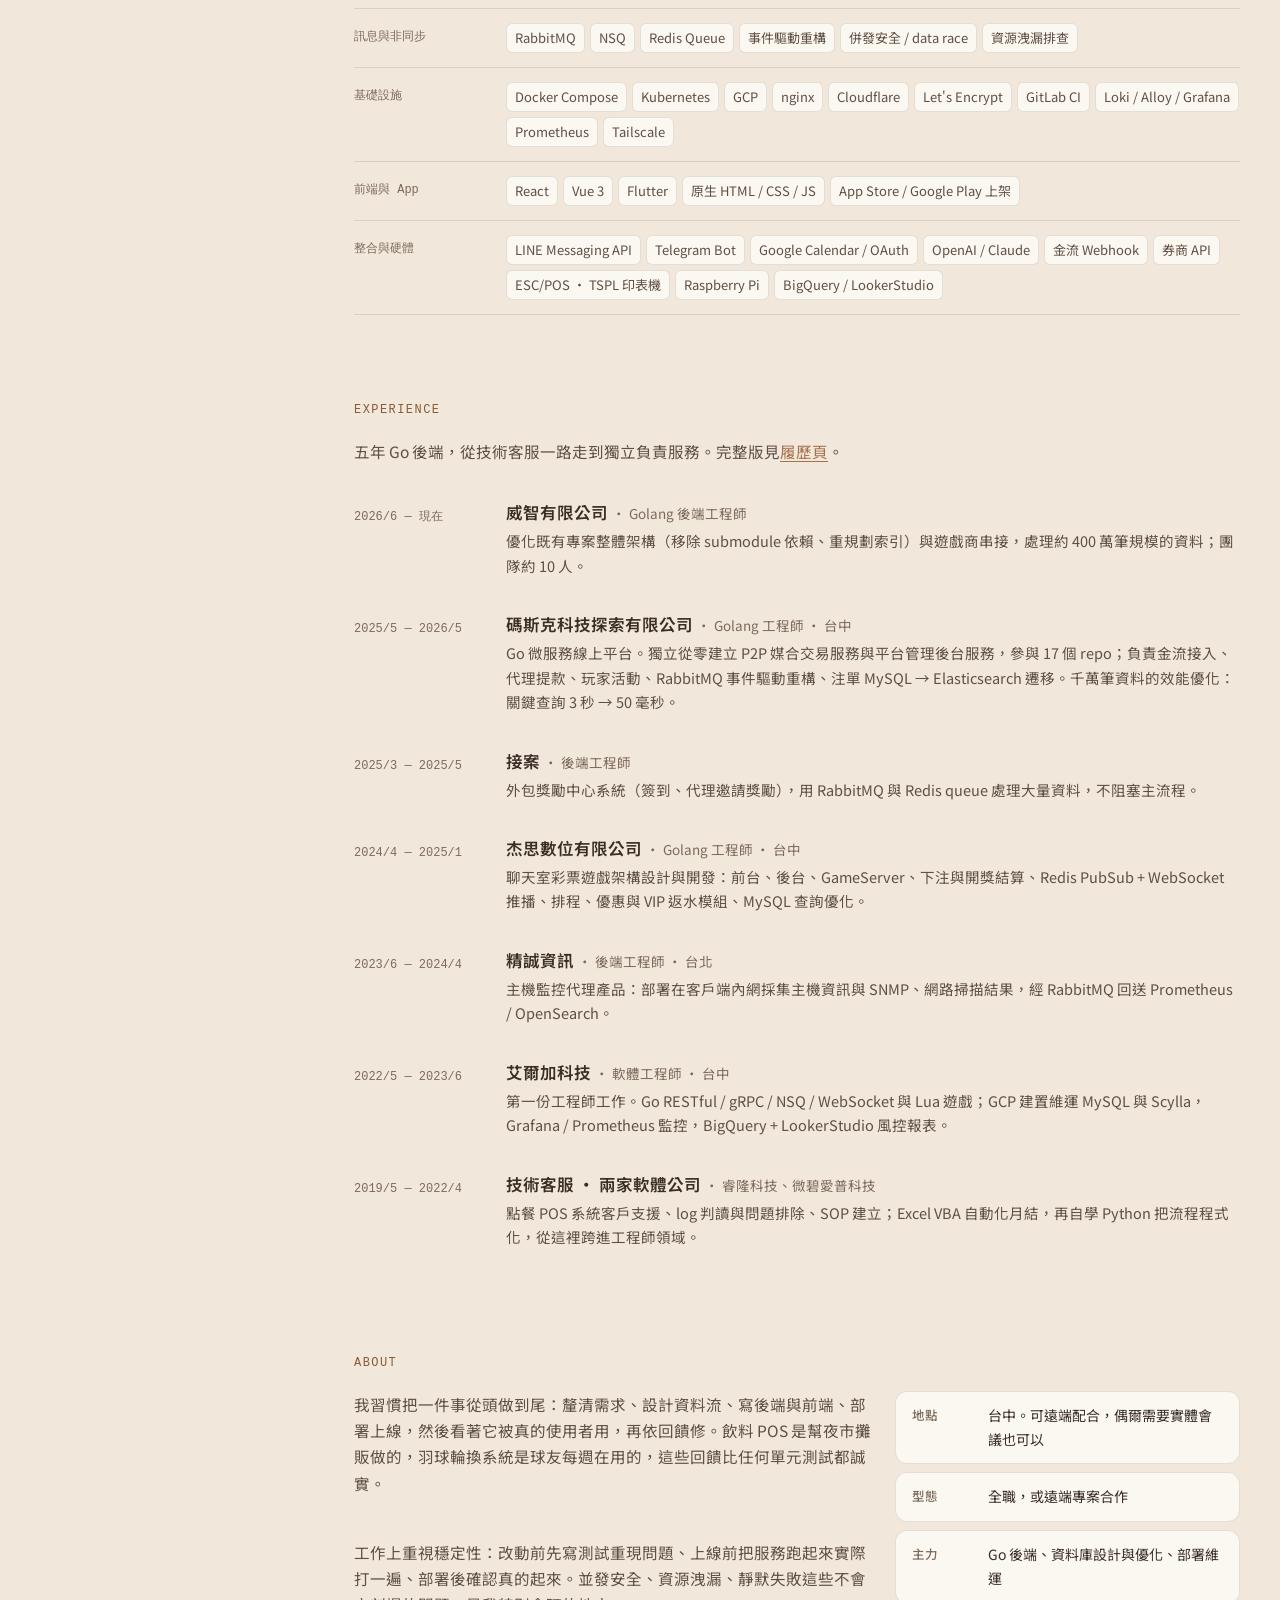
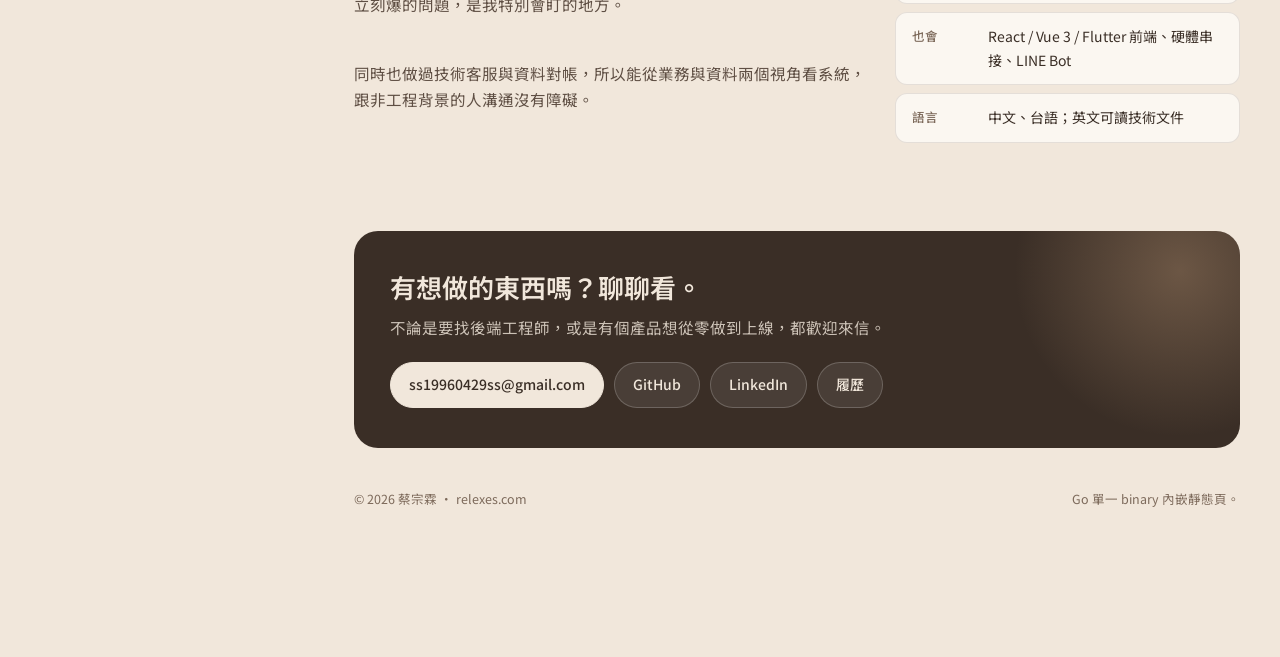
==== commit fe0d6621: "feat: 作品集與履歷加入 Notion 旅遊行程同步網頁 - 作品列表新增 trip 卡片與截圖，專案數 9 → 10 - 履歷個人專案新增同一項" ====
--- a/internal/site/web/index.html
+++ b/internal/site/web/index.html
@@ -46,7 +46,7 @@
 <main class="content">
 
 <section class="sec" id="work">
-  <div class="sec-head"><h2>Work <b>· 9 個專案</b></h2>
+  <div class="sec-head"><h2>Work <b>· 10 個專案</b></h2>
     <div class="chips" id="chips" role="group" aria-label="作品分類"><button class="chip" aria-pressed="true" data-filter="all">全部</button><button class="chip" aria-pressed="false" data-filter="product">商業產品</button><button class="chip" aria-pressed="false" data-filter="data">資料與交易</button><button class="chip" aria-pressed="false" data-filter="infra">自動化與基礎設施</button></div>
   </div>
   <p class="sec-lead rise">全部都是自己從需求、設計、開發到部署維運完成的專案。點「細節」看做了哪些事。</p>
@@ -131,6 +131,15 @@
     <ul class="tags"><li>Go</li><li>Loki</li><li>Alloy</li><li>Grafana</li><li>LogQL</li><li>SQLite</li></ul>
     <button class="card-more" type="button" aria-haspopup="dialog">細節 <svg viewBox="0 0 24 24" fill="none" stroke="currentColor" stroke-width="2.2"><path d="M7 17 17 7M8 7h9v9"/></svg></button>
     <div class="card-detail"><ul><li>探測一律打容器內部位址，連續失敗達門檻才算異常，避免單次逾時造成假警報</li><li>Loki 查詢加 5 分鐘快取；level 標籤大小寫混雜要不分大小寫比對</li><li>自己收 log 的 collector 唯讀掛 docker.sock，收哪些容器寫死在程式裡，不接受外部輸入</li><li>與 Loki 並行收集比對筆數一週，一致才切換，切換過程不能有 log 空窗</li></ul><p class="card-role">角色：監控架構、後端、維運</p></div></div>
+  </article>
+
+  <article class="row rise" data-cat="infra">
+    <figure class="card-img"><picture><source srcset="assets/trip.webp" type="image/webp"><img src="assets/trip.jpg" alt="旅遊行程同步網頁每日行程畫面" width="880" height="495" loading="lazy"></picture></figure>
+    <div><span class="card-cat">同步 · Notion</span><h3>Notion 旅遊行程同步網頁 <span class="badge live">上線中</span><small>在 Notion 排行程，網頁與 Notion 雙向即時同步</small></h3>
+    <p class="card-sum">旅遊行程習慣寫在 Notion，但要給家人看或出門查很不方便。做成網頁：在後台貼上 Notion 頁面就產生唯讀與編輯連結，網頁改時間、排序、勾待辦與行李會寫回 Notion，Notion 改了網頁也會跟著更新。</p>
+    <ul class="tags"><li>Go</li><li>Notion API</li><li>SQLite</li><li>SSE</li><li>Pointer Events</li></ul>
+    <button class="card-more" type="button" aria-haspopup="dialog">細節 <svg viewBox="0 0 24 24" fill="none" stroke="currentColor" stroke-width="2.2"><path d="M7 17 17 7M8 7h9v9"/></svg></button>
+    <div class="card-detail"><ul><li>快照 stale-while-revalidate：開頁立即回應，背景向 Notion 同步，有變更以 SSE 推給所有開著的人</li><li>Notion API 每秒 3 次限流：client 端 token bucket、429 與暫時性錯誤退避重試，行程內文點開才抓並依 last_edited_time 快取</li><li>Notion 圖片網址一小時過期：串流存到磁碟快取，容器記憶體 64MB 內不解碼不縮圖，host 白名單防 SSRF</li><li>唯讀 / 編輯連結即權限，寫入限流、CSP、nginx 只放行 Cloudflare 來源並取真實 IP</li><li>手機優先：拖曳排序、bottom sheet 編輯、地圖先顯示預覽圖再背景載入，首屏 LCP 從 4.7 秒降到 1.7 秒</li></ul><p class="card-role">角色：需求、前後端、Notion 資料模型、部署維運</p></div></div>
   </article>
 
   </div>
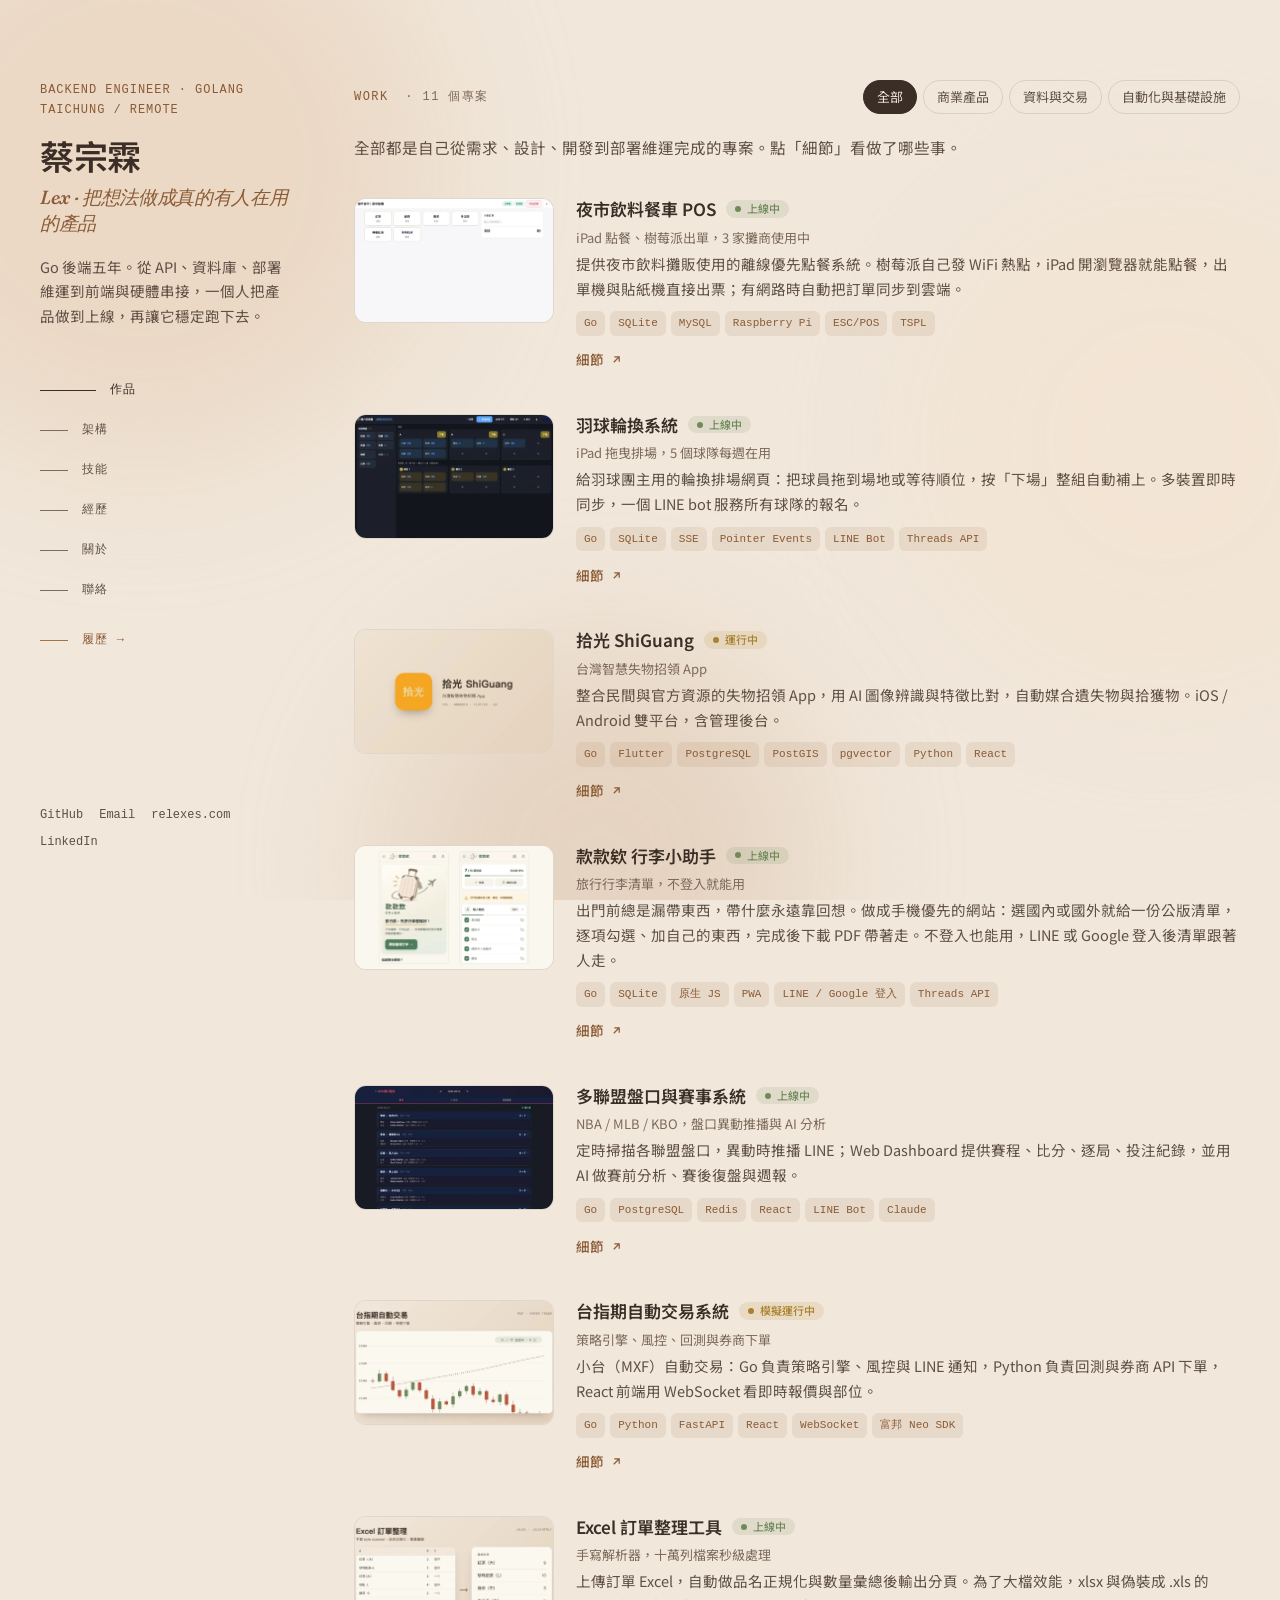
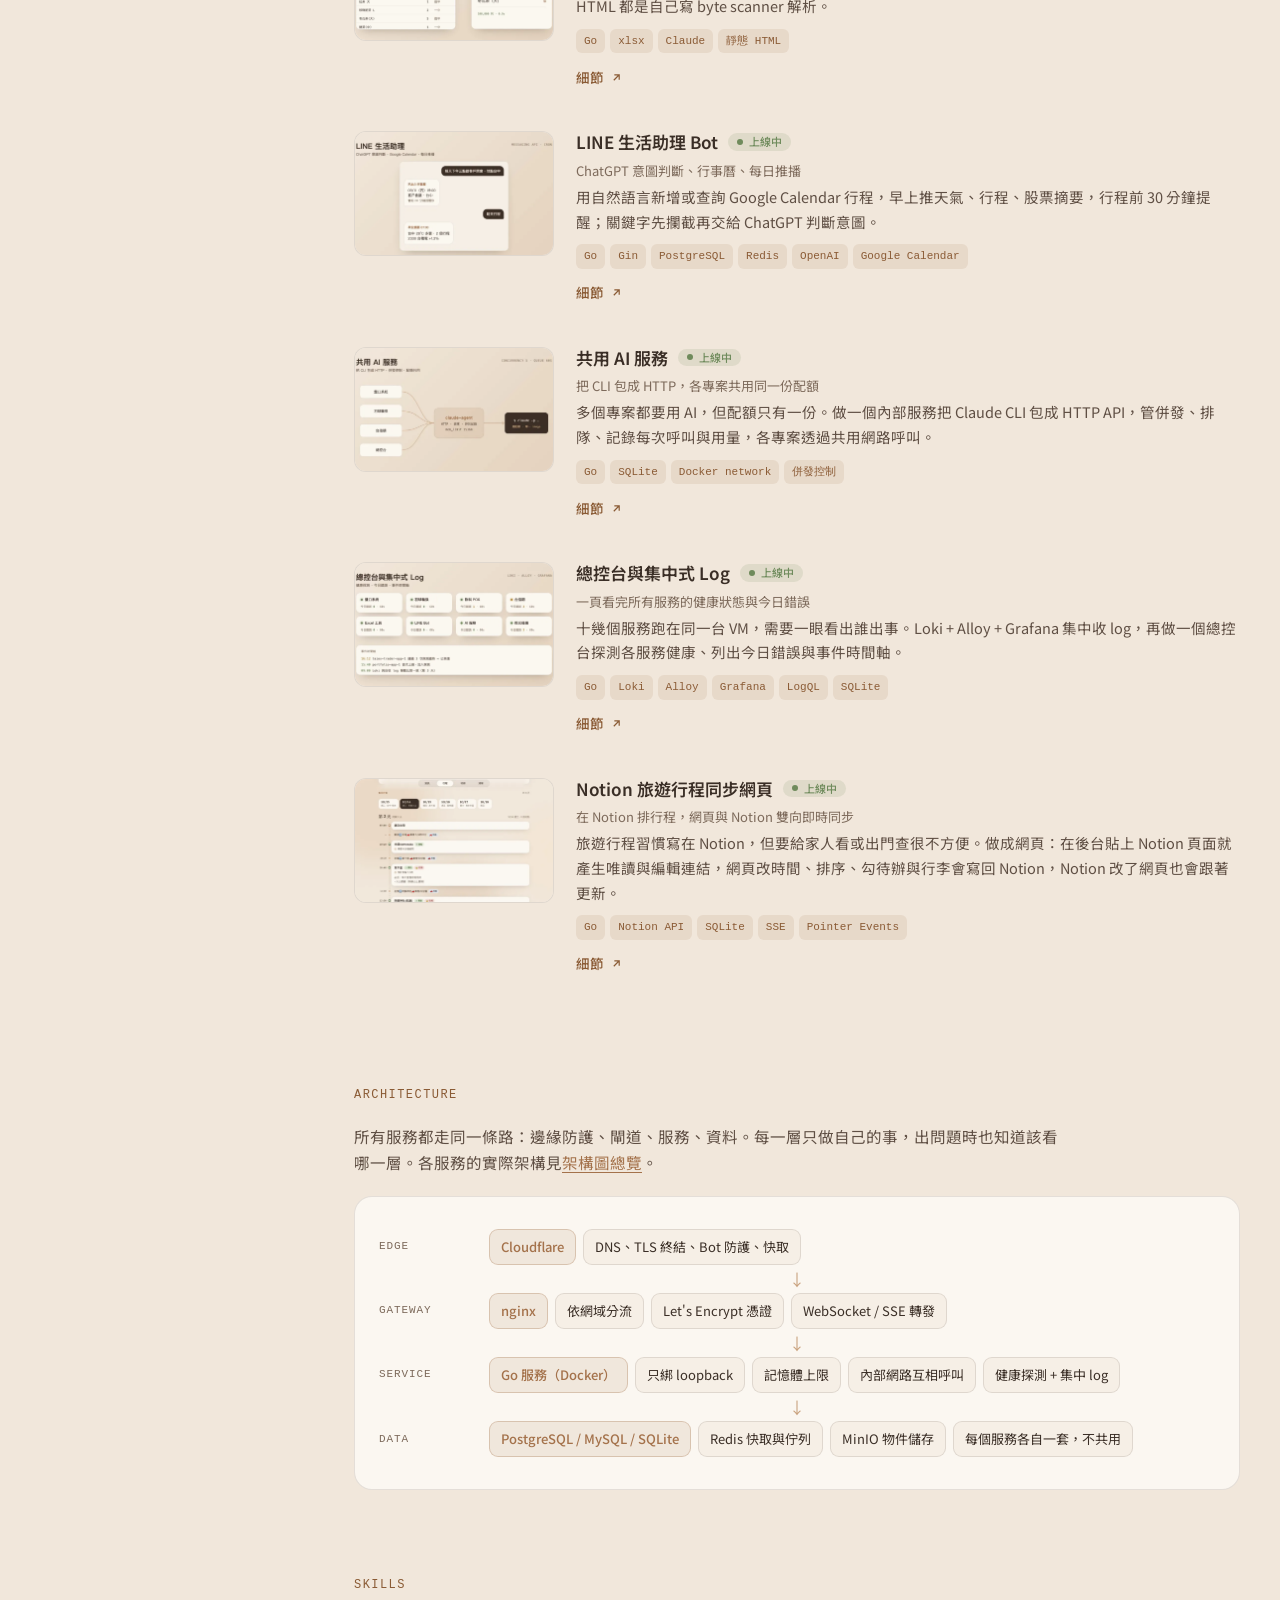
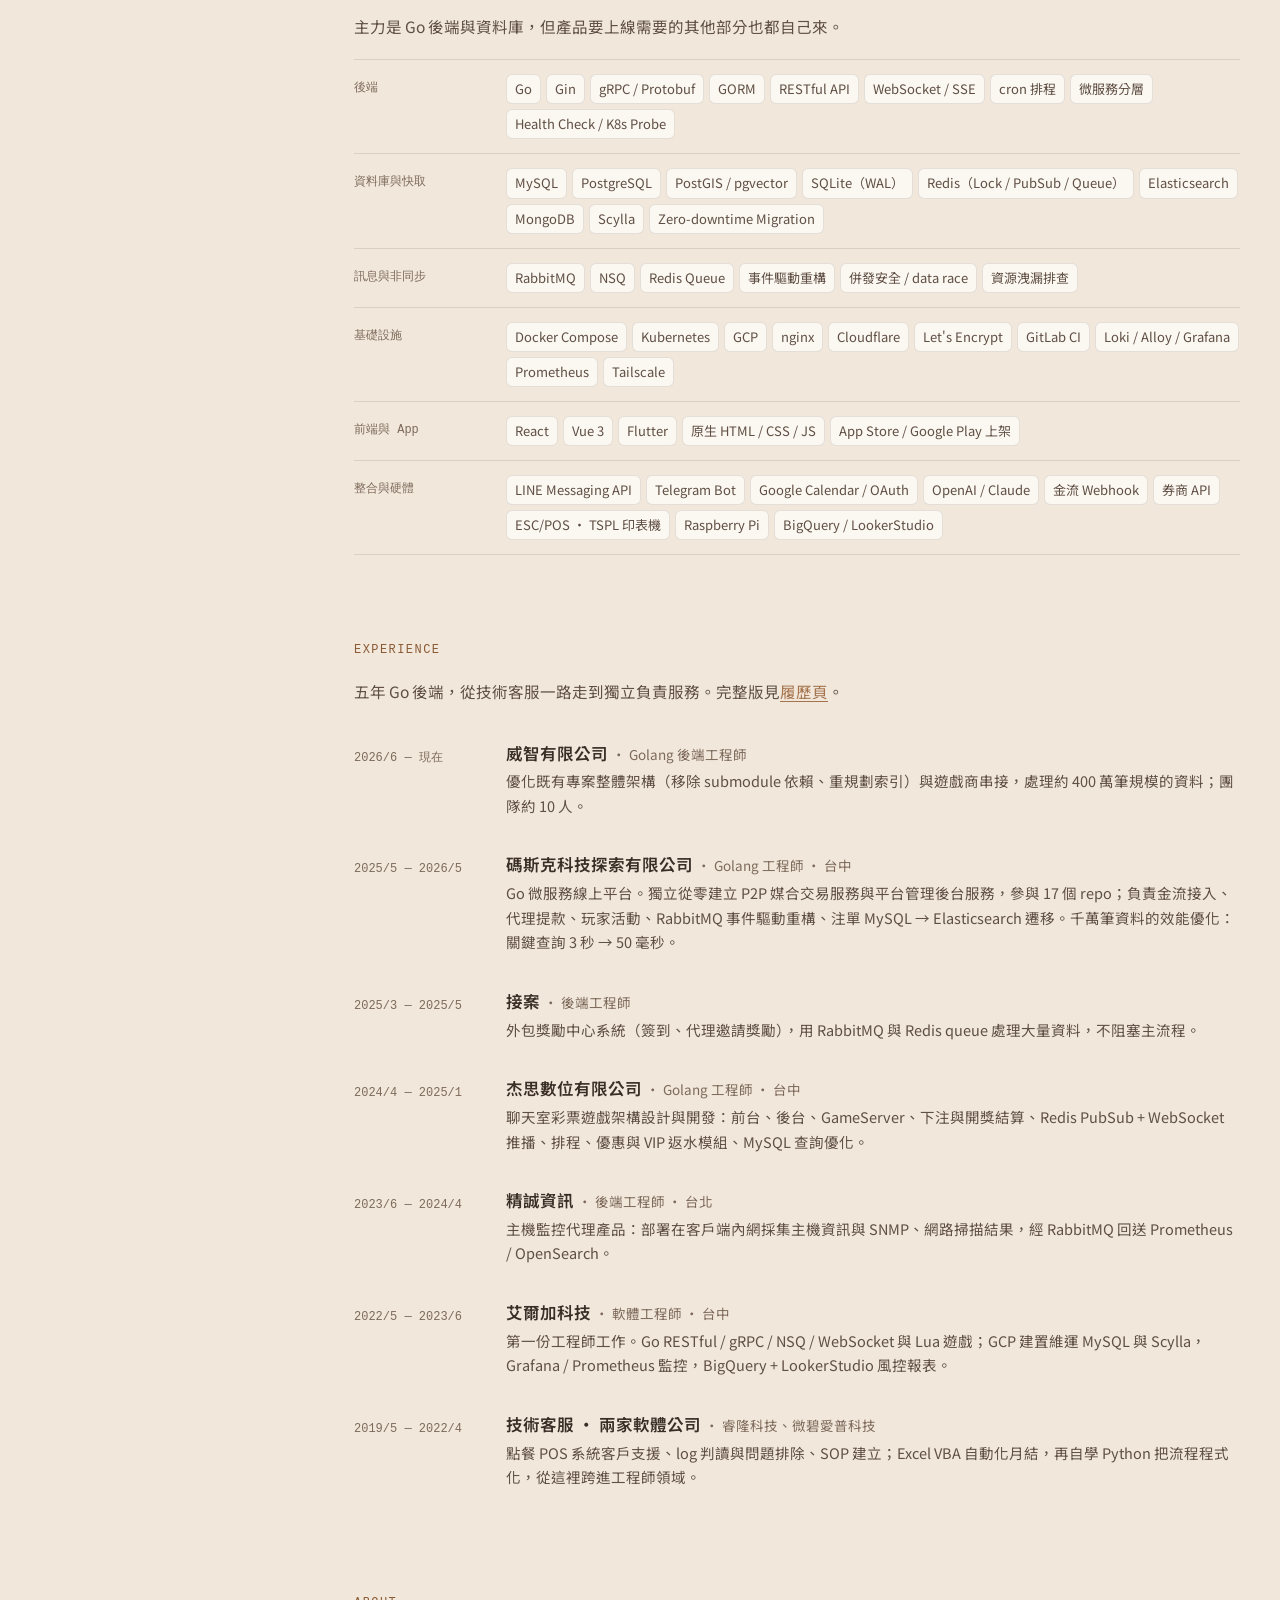
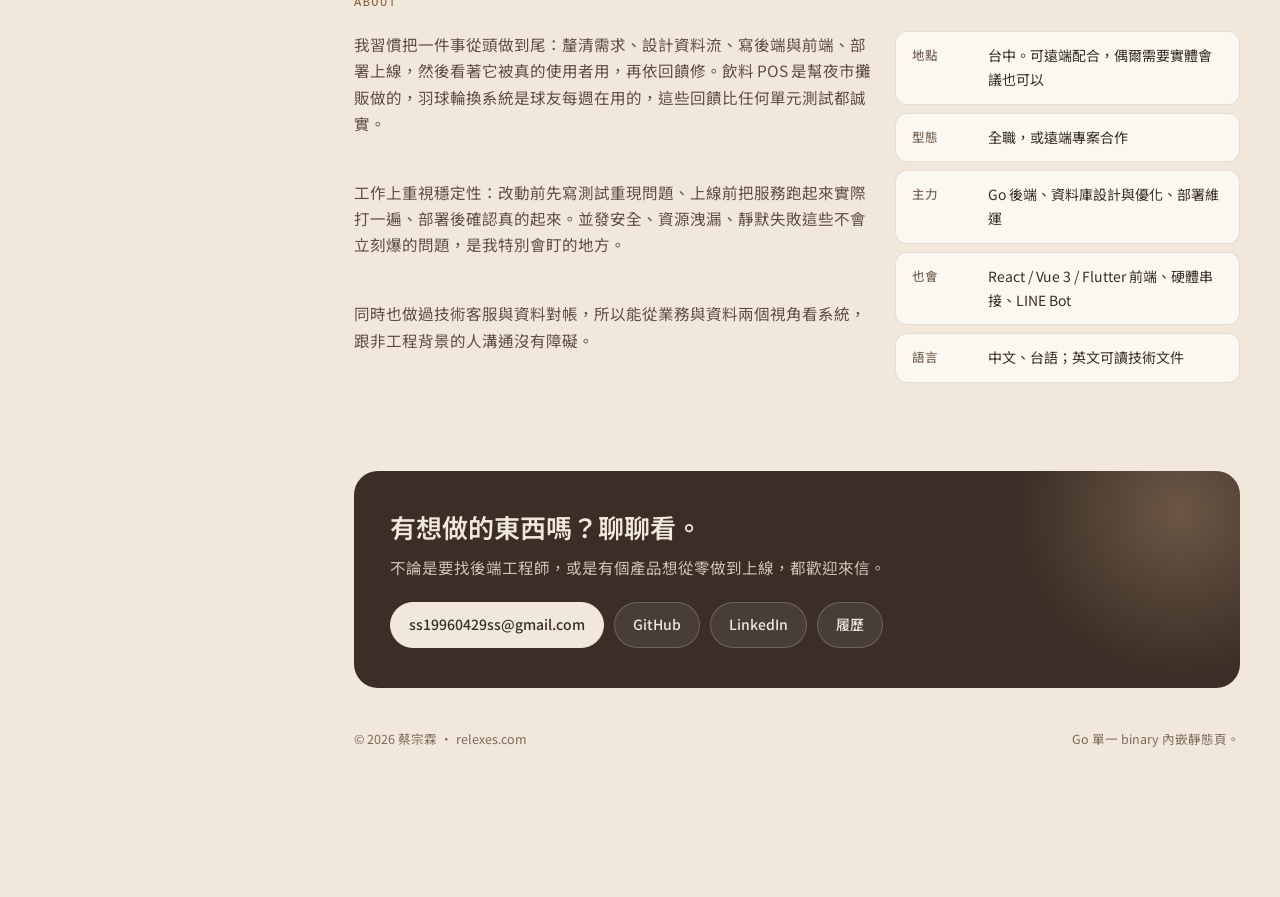
==== commit dd47966c: "feat: 作品列表、架構圖與履歷加入款款欸 行李小助手" ====
--- a/internal/site/web/index.html
+++ b/internal/site/web/index.html
@@ -46,7 +46,7 @@
 <main class="content">
 
 <section class="sec" id="work">
-  <div class="sec-head"><h2>Work <b>· 10 個專案</b></h2>
+  <div class="sec-head"><h2>Work <b>· 11 個專案</b></h2>
     <div class="chips" id="chips" role="group" aria-label="作品分類"><button class="chip" aria-pressed="true" data-filter="all">全部</button><button class="chip" aria-pressed="false" data-filter="product">商業產品</button><button class="chip" aria-pressed="false" data-filter="data">資料與交易</button><button class="chip" aria-pressed="false" data-filter="infra">自動化與基礎設施</button></div>
   </div>
   <p class="sec-lead rise">全部都是自己從需求、設計、開發到部署維運完成的專案。點「細節」看做了哪些事。</p>
@@ -77,6 +77,15 @@
     <ul class="tags"><li>Go</li><li>Flutter</li><li>PostgreSQL</li><li>PostGIS</li><li>pgvector</li><li>Python</li><li>React</li></ul>
     <button class="card-more" type="button" aria-haspopup="dialog">細節 <svg viewBox="0 0 24 24" fill="none" stroke="currentColor" stroke-width="2.2"><path d="M7 17 17 7M8 7h9v9"/></svg></button>
     <div class="card-detail"><ul><li>後端 Handler → Service → Repository 分層；OTP / Google / Apple 登入、JWT、限流</li><li>Python AI 微服務做圖像特徵向量，pgvector 相似度比對、PostGIS 地理範圍查詢</li><li>MinIO 物件儲存、Redis、Firebase 推播；Docker Compose 部署到 GCP VM</li><li>走過 App Store / Google Play 上架與審查流程（測試帳號、封閉測試、簽章指紋）</li></ul><p class="card-role">角色：後端、Flutter App、管理後台、上架流程 · <a href="arch/shiguang.html" style="color:var(--accent);text-decoration:underline;text-underline-offset:3px">互動式架構圖 →</a></p></div></div>
+  </article>
+
+  <article class="row rise" data-cat="product">
+    <figure class="card-img"><picture><source srcset="assets/kuankuana.webp" type="image/webp"><img src="assets/kuankuana.jpg" alt="款款欸手機版：首頁與行李清單勾選畫面" width="880" height="495" loading="lazy"></picture></figure>
+    <div><span class="card-cat">清單 · PWA</span><h3>款款欸 行李小助手 <span class="badge live">上線中</span><small>旅行行李清單，不登入就能用</small></h3>
+    <p class="card-sum">出門前總是漏帶東西，帶什麼永遠靠回想。做成手機優先的網站：選國內或國外就給一份公版清單，逐項勾選、加自己的東西，完成後下載 PDF 帶著走。不登入也能用，LINE 或 Google 登入後清單跟著人走。</p>
+    <ul class="tags"><li>Go</li><li>SQLite</li><li>原生 JS</li><li>PWA</li><li>LINE / Google 登入</li><li>Threads API</li></ul>
+    <button class="card-more" type="button" aria-haspopup="dialog">細節 <svg viewBox="0 0 24 24" fill="none" stroke="currentColor" stroke-width="2.2"><path d="M7 17 17 7M8 7h9v9"/></svg></button>
+    <div class="card-detail"><ul><li>訪客的清單先存在這台裝置，登入時才匯入帳號；待同步的修改要伺服器確認過身分才送，被退回的不丟掉並在卡片上標示只存在這台裝置</li><li>自訂物品與公版同名時合併成一列，額度以「種」計算、跨清單取聯集；付費專區由伺服器把關，未擁有者在 API 就拿不到內容</li><li>後台統計改成增量彙總：撈事件、寫統計表、推進游標在同一個交易，總覽走行程內快取與啟動預熱</li><li>跨瀏覽器登入交接：在另一個瀏覽器完成授權時，用四位配對碼把登入狀態交回原本那台</li><li>Threads 排程發文、抓成效與留言，AI 只擬稿不自動送出；發文前先查同一帳號有沒有同樣正文</li></ul><p class="card-role">角色：產品設計、前後端、後台、上線與營運 · <a href="arch/kuankuana.html" style="color:var(--accent);text-decoration:underline;text-underline-offset:3px">互動式架構圖 →</a></p></div></div>
   </article>
 
   <article class="row rise" data-cat="data">
@@ -139,7 +148,7 @@
     <p class="card-sum">旅遊行程習慣寫在 Notion，但要給家人看或出門查很不方便。做成網頁：在後台貼上 Notion 頁面就產生唯讀與編輯連結，網頁改時間、排序、勾待辦與行李會寫回 Notion，Notion 改了網頁也會跟著更新。</p>
     <ul class="tags"><li>Go</li><li>Notion API</li><li>SQLite</li><li>SSE</li><li>Pointer Events</li></ul>
     <button class="card-more" type="button" aria-haspopup="dialog">細節 <svg viewBox="0 0 24 24" fill="none" stroke="currentColor" stroke-width="2.2"><path d="M7 17 17 7M8 7h9v9"/></svg></button>
-    <div class="card-detail"><ul><li>快照 stale-while-revalidate：開頁立即回應，背景向 Notion 同步，有變更以 SSE 推給所有開著的人</li><li>Notion API 每秒 3 次限流：client 端 token bucket、429 與暫時性錯誤退避重試，行程內文點開才抓並依 last_edited_time 快取</li><li>Notion 圖片網址一小時過期：串流存到磁碟快取，容器記憶體 64MB 內不解碼不縮圖，host 白名單防 SSRF</li><li>唯讀 / 編輯連結即權限，寫入限流、CSP、nginx 只放行 Cloudflare 來源並取真實 IP</li><li>手機優先：拖曳排序、bottom sheet 編輯、地圖先顯示預覽圖再背景載入，首屏 LCP 從 4.7 秒降到 1.7 秒</li></ul><p class="card-role">角色：需求、前後端、Notion 資料模型、部署維運</p></div></div>
+    <div class="card-detail"><ul><li>快照 stale-while-revalidate：開頁立即回應，背景向 Notion 同步，有變更以 SSE 推給所有開著的人</li><li>Notion API 每秒 3 次限流：client 端 token bucket、429 與暫時性錯誤退避重試，行程內文點開才抓並依 last_edited_time 快取</li><li>Notion 圖片網址一小時過期：串流存到磁碟快取，容器記憶體 64MB 內不解碼不縮圖，host 白名單防 SSRF</li><li>唯讀 / 編輯連結即權限，寫入限流、CSP、nginx 只放行 Cloudflare 來源並取真實 IP</li><li>手機優先：拖曳排序、bottom sheet 編輯、地圖先顯示預覽圖再背景載入，首屏 LCP 從 4.7 秒降到 1.7 秒</li></ul><p class="card-role">角色：需求、前後端、Notion 資料模型、部署維運 · <a href="arch/trip.html" style="color:var(--accent);text-decoration:underline;text-underline-offset:3px">互動式架構圖 →</a></p></div></div>
   </article>
 
   </div>
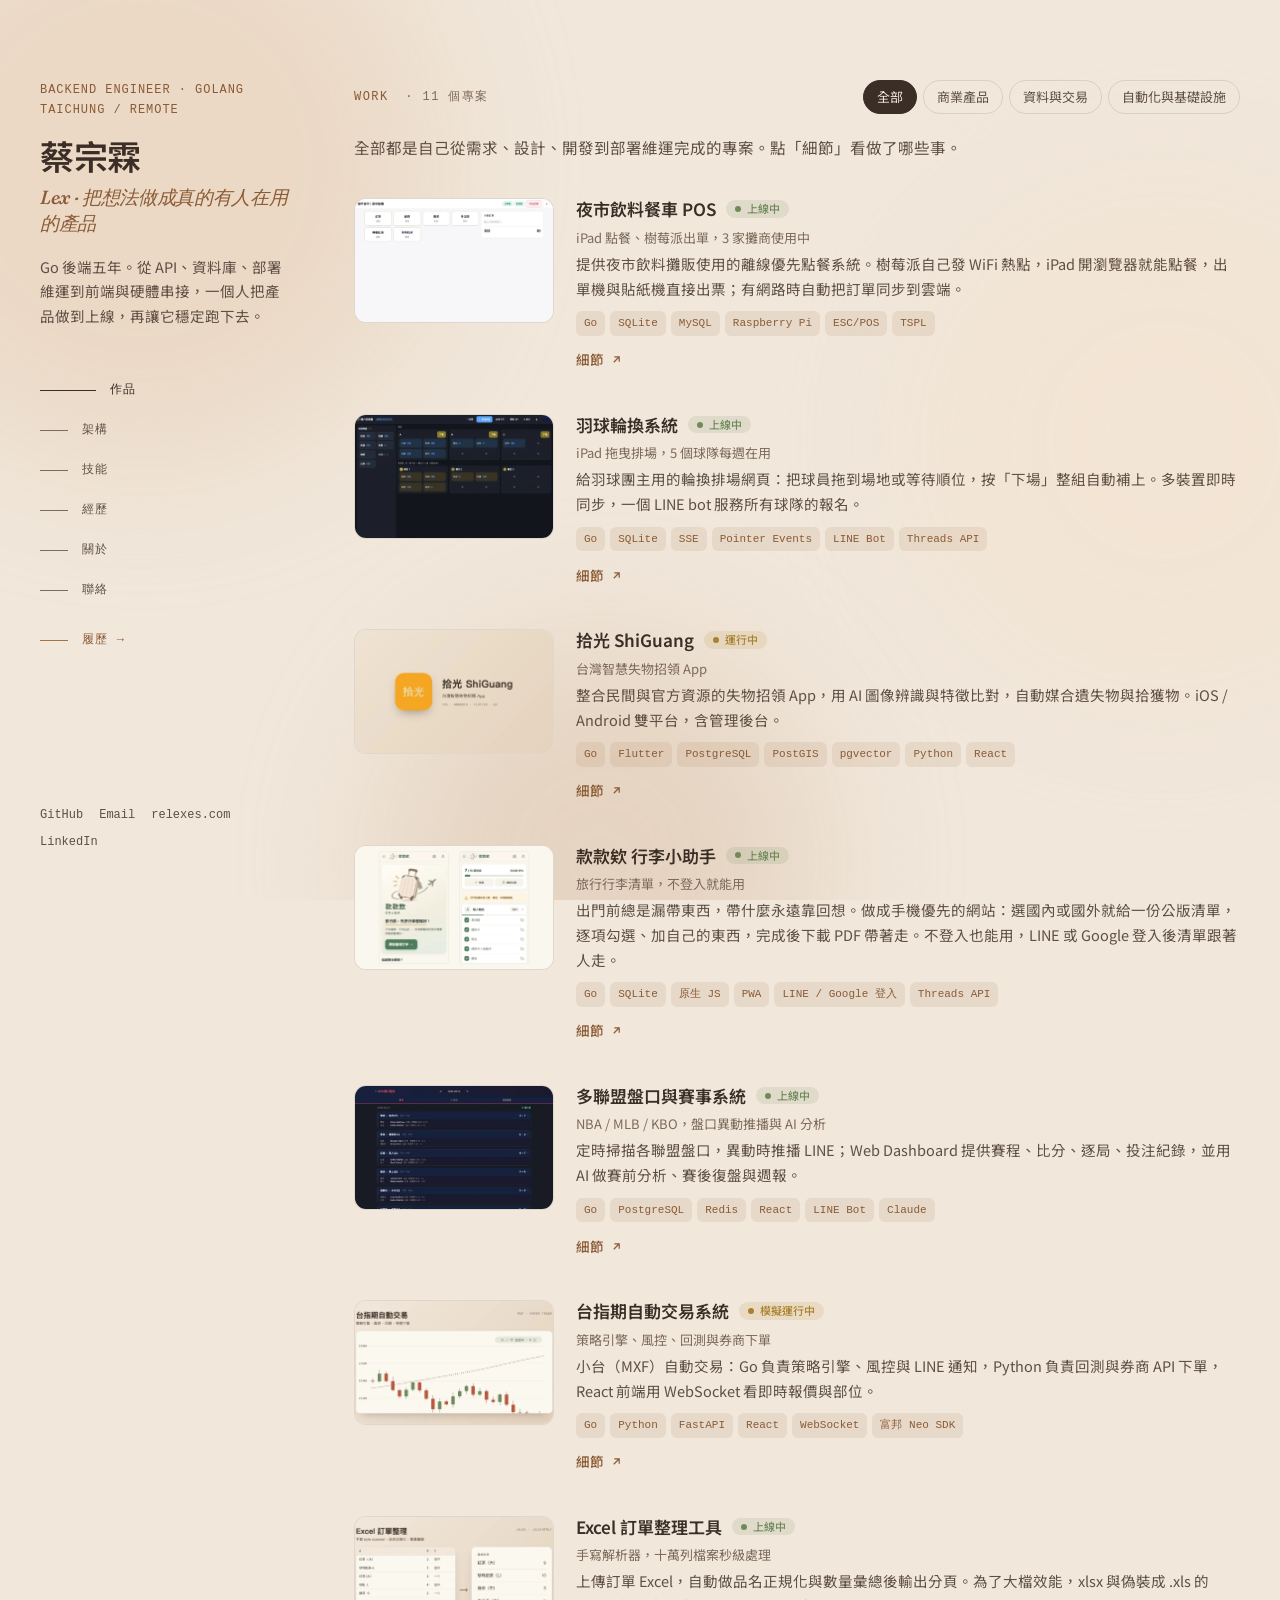
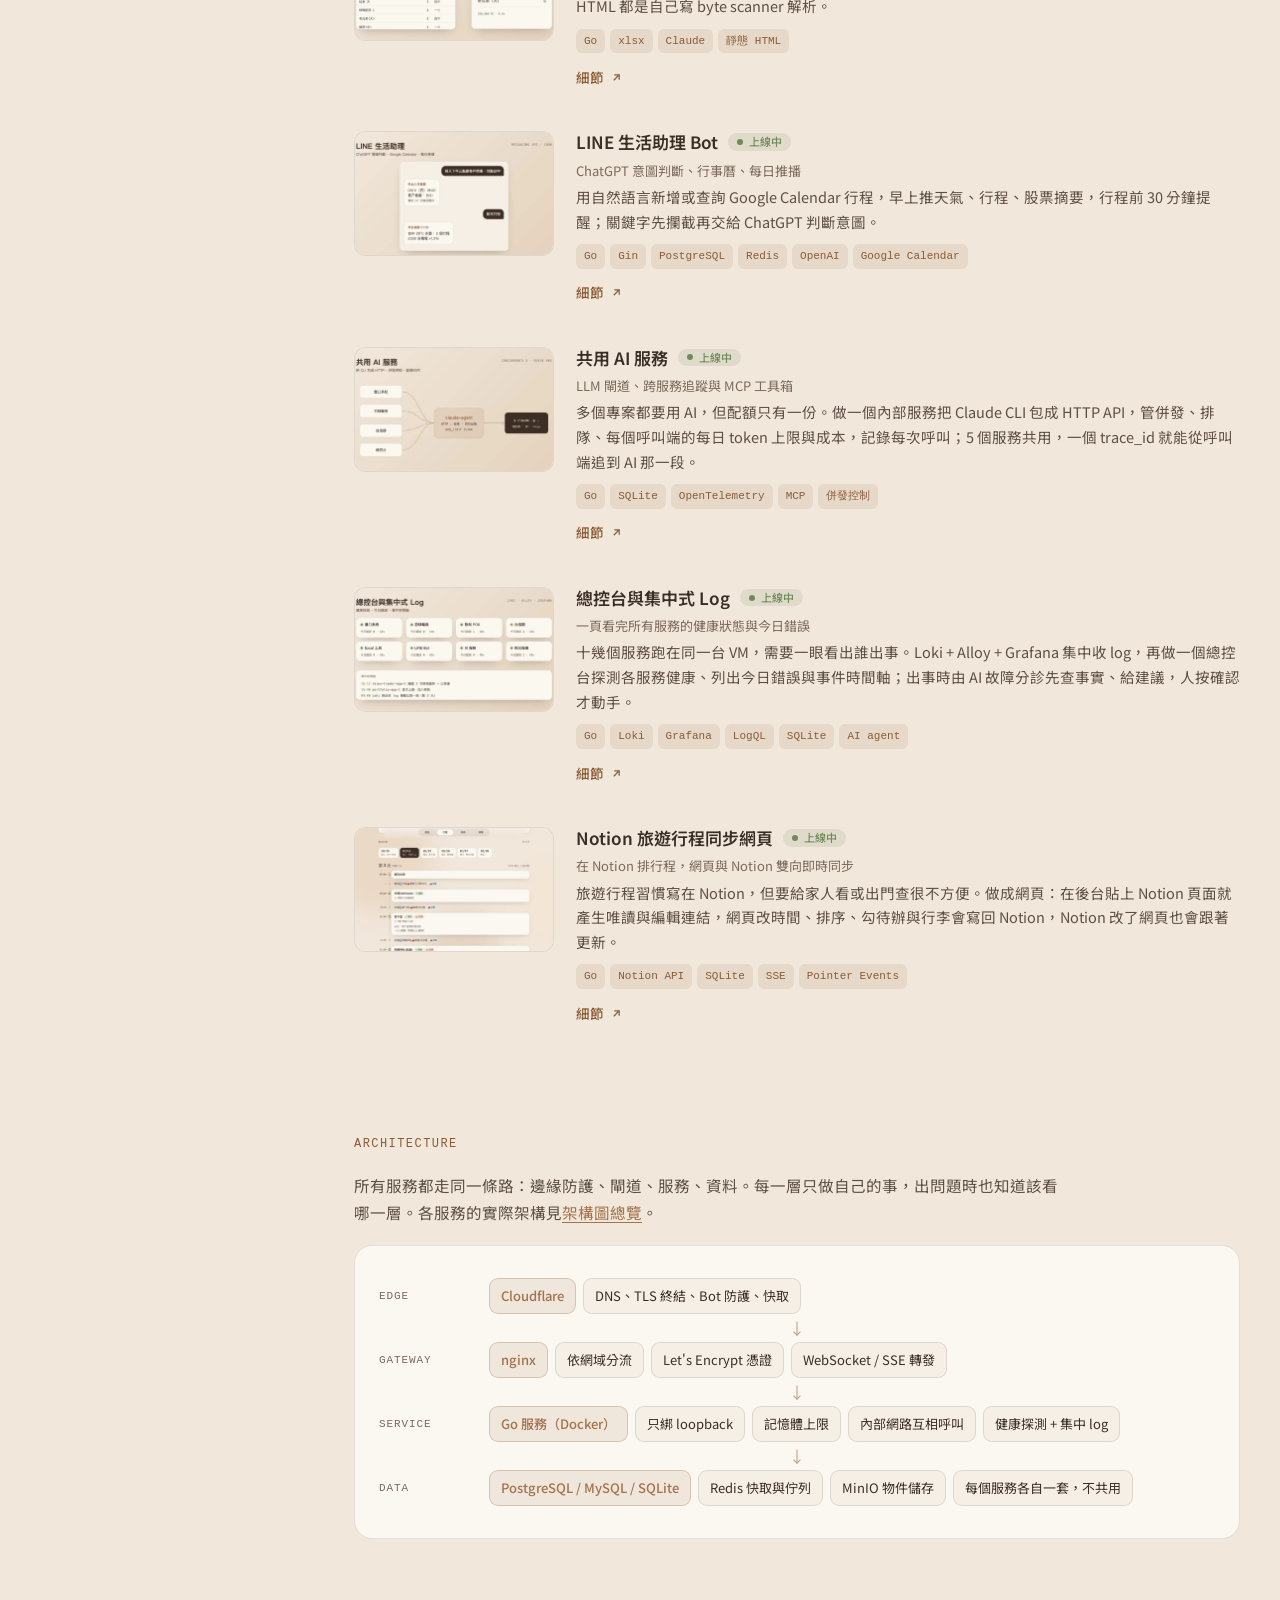
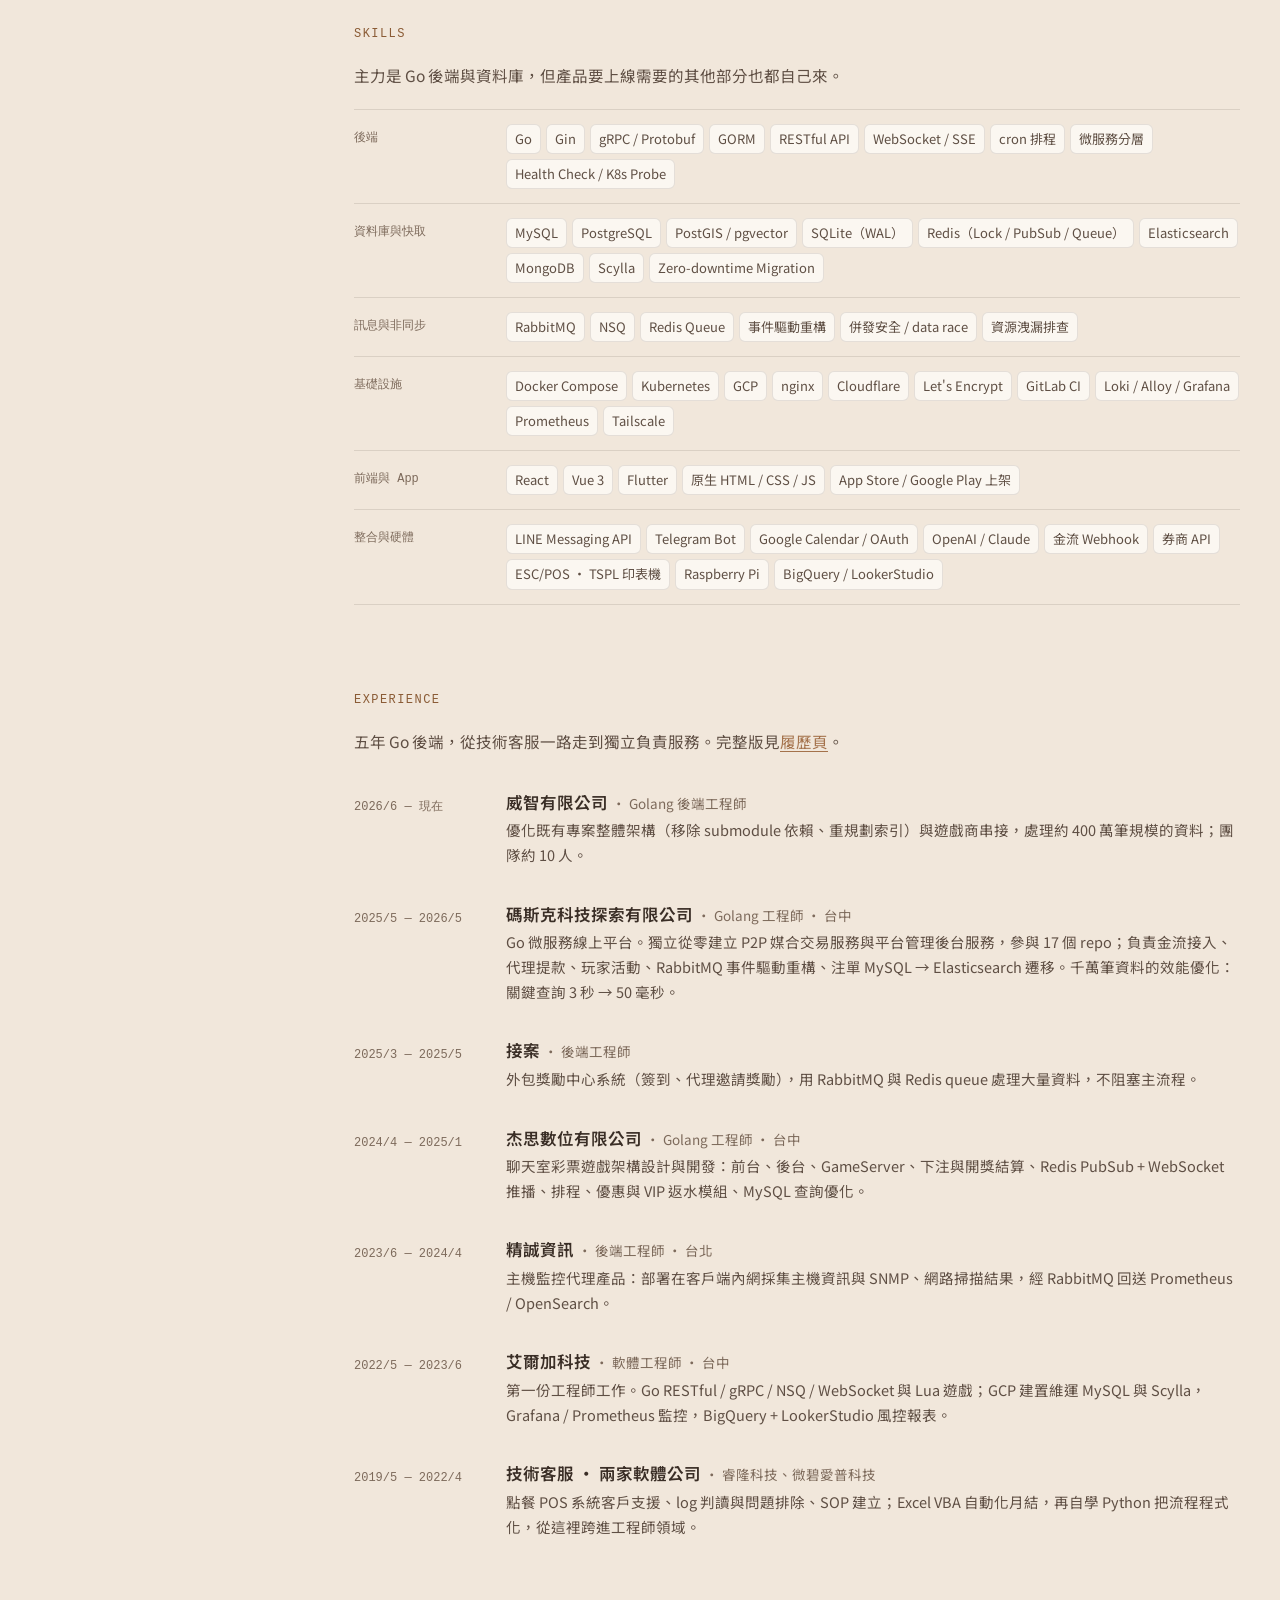
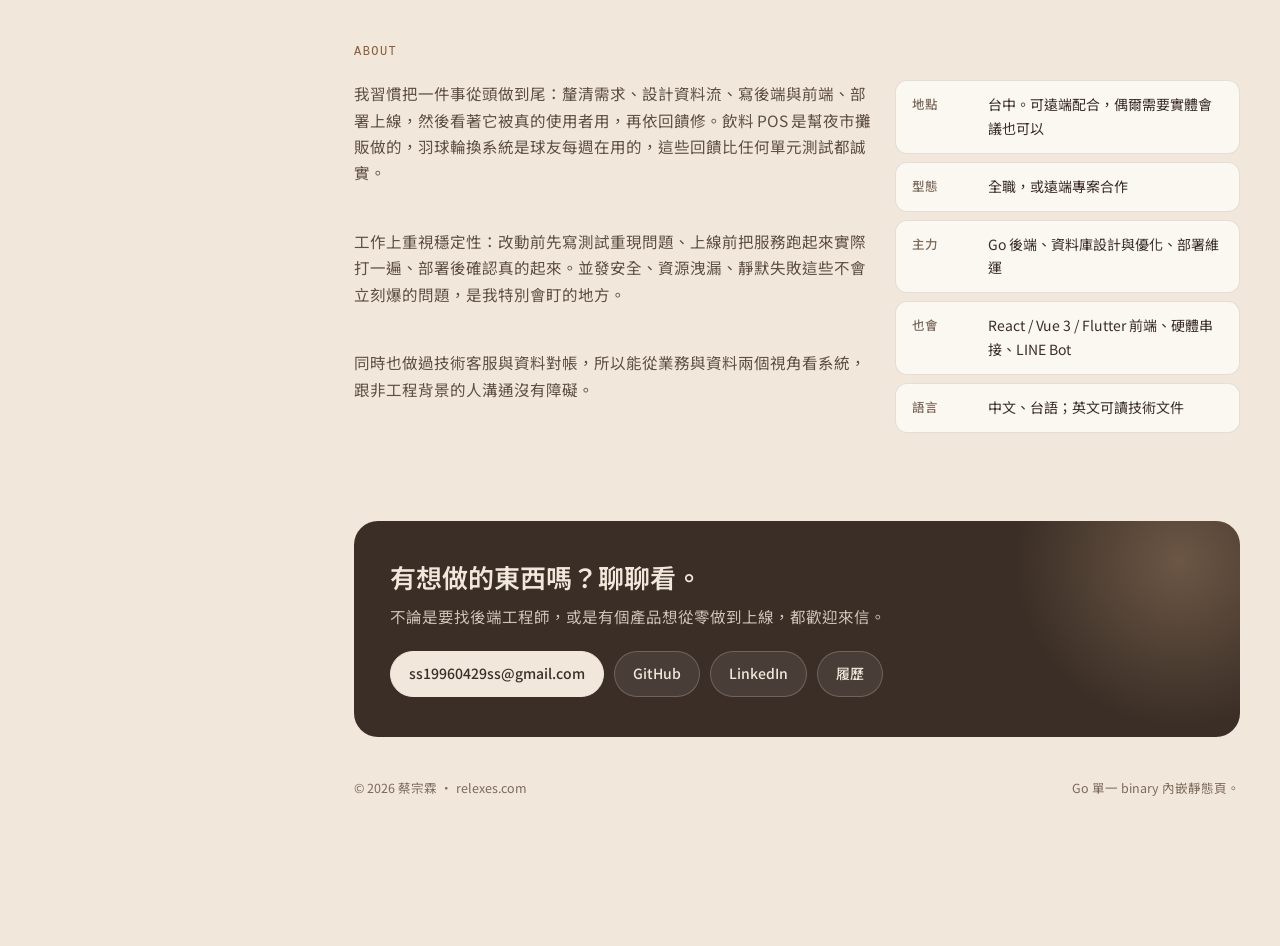
==== commit 4f1c6c3e: "feat: 作品卡片補上 AI 閘道、故障分診與 AI 推薦改機率" ====
--- a/internal/site/web/index.html
+++ b/internal/site/web/index.html
@@ -94,7 +94,7 @@
     <p class="card-sum">定時掃描各聯盟盤口，異動時推播 LINE；Web Dashboard 提供賽程、比分、逐局、投注紀錄，並用 AI 做賽前分析、賽後復盤與週報。</p>
     <ul class="tags"><li>Go</li><li>PostgreSQL</li><li>Redis</li><li>React</li><li>LINE Bot</li><li>Claude</li></ul>
     <button class="card-more" type="button" aria-haspopup="dialog">細節 <svg viewBox="0 0 24 24" fill="none" stroke="currentColor" stroke-width="2.2"><path d="M7 17 17 7M8 7h9v9"/></svg></button>
-    <div class="card-detail"><ul><li>從單一 NBA 擴充到三個聯盟，各自的資料源、市場類型（獨贏 / 讓分 / 前五局）統一在同一套資料模型</li><li>排程掃描外部 API，Redis 去重避免重複推播；台灣時區與美國賽日的日期偏移處理</li><li>AI 分析走自建的共用 AI 服務，容器內不裝 CLI，記憶體上限壓在 256MB</li><li>React 前端與另一個交易系統共用自建元件庫，本機建置後上傳，VM 不跑 node</li></ul><p class="card-role">角色：後端、前端、排程、部署 · <a href="arch/scannba.html" style="color:var(--accent);text-decoration:underline;text-underline-offset:3px">互動式架構圖 →</a></p></div></div>
+    <div class="card-detail"><ul><li>從單一 NBA 擴充到三個聯盟，各自的資料源、市場類型（獨贏 / 讓分 / 前五局）統一在同一套資料模型</li><li>排程掃描外部 API，Redis 去重避免重複推播；台灣時區與美國賽日的日期偏移處理</li><li>AI 分析走自建的共用 AI 服務，容器內不裝 CLI，記憶體上限壓在 256MB</li><li>AI 推薦改為模型只輸出機率、由程式依後台門檻決策；建立賽前情境特徵表與回測評估工具</li><li>React 前端本機建置後上傳，VM 不跑 node</li></ul><p class="card-role">角色：後端、前端、排程、部署 · <a href="arch/scannba.html" style="color:var(--accent);text-decoration:underline;text-underline-offset:3px">互動式架構圖 →</a></p></div></div>
   </article>
 
   <article class="row rise" data-cat="data">
@@ -126,20 +126,20 @@
 
   <article class="row rise" data-cat="infra">
     <figure class="card-img"><picture><source srcset="assets/agent.webp" type="image/webp"><img src="assets/agent.jpg" alt="共用 AI 服務架構示意圖" width="880" height="495" loading="lazy"></picture></figure>
-    <div><span class="card-cat">內部服務 · AI</span><h3>共用 AI 服務 <span class="badge live">上線中</span><small>把 CLI 包成 HTTP，各專案共用同一份配額</small></h3>
-    <p class="card-sum">多個專案都要用 AI，但配額只有一份。做一個內部服務把 Claude CLI 包成 HTTP API，管併發、排隊、記錄每次呼叫與用量，各專案透過共用網路呼叫。</p>
-    <ul class="tags"><li>Go</li><li>SQLite</li><li>Docker network</li><li>併發控制</li></ul>
-    <button class="card-more" type="button" aria-haspopup="dialog">細節 <svg viewBox="0 0 24 24" fill="none" stroke="currentColor" stroke-width="2.2"><path d="M7 17 17 7M8 7h9v9"/></svg></button>
-    <div class="card-detail"><ul><li>併發上限與記憶體上限綁在一起算：單次峰值 × 併發數要留在容器 mem_limit 內</li><li>滿載時新請求先排隊 60 秒再回 429，呼叫端的 timeout 必須把這段含進去</li><li>後台可看配額剩餘與完整呼叫紀錄；跨 compose 專案走共用 external network</li></ul><p class="card-role">角色：設計、後端、後台、容量規劃</p></div></div>
+    <div><span class="card-cat">內部服務 · AI</span><h3>共用 AI 服務 <span class="badge live">上線中</span><small>LLM 閘道、跨服務追蹤與 MCP 工具箱</small></h3>
+    <p class="card-sum">多個專案都要用 AI，但配額只有一份。做一個內部服務把 Claude CLI 包成 HTTP API，管併發、排隊、每個呼叫端的每日 token 上限與成本，記錄每次呼叫；5 個服務共用，一個 trace_id 就能從呼叫端追到 AI 那一段。</p>
+    <ul class="tags"><li>Go</li><li>SQLite</li><li>OpenTelemetry</li><li>MCP</li><li>併發控制</li></ul>
+    <button class="card-more" type="button" aria-haspopup="dialog">細節 <svg viewBox="0 0 24 24" fill="none" stroke="currentColor" stroke-width="2.2"><path d="M7 17 17 7M8 7h9v9"/></svg></button>
+    <div class="card-detail"><ul><li>併發上限與記憶體上限綁在一起算：單次峰值 × 併發數要留在容器 mem_limit 內</li><li>滿載時新請求先排隊 60 秒再回 429，呼叫端的 timeout 必須把這段含進去</li><li>後台可看配額剩餘與完整呼叫紀錄；跨 compose 專案走共用 external network</li><li>支援 CLI 與 Messages API 兩種 provider；每個呼叫端每日 token 上限、依單價表估成本、後台每日成本圖</li><li>抽出共用 OpenTelemetry 套件（Go module 發版號給呼叫端升級），呼叫端帶 traceparent，span 寫成 logfmt 進既有 Loki，不另架 Tempo</li><li>MCP 工具箱：把各服務的唯讀查詢包成 11 個 MCP 工具，給 Claude Code 與聊天助理使用；Cloudflare Access 加 bearer 雙重認證</li></ul><p class="card-role">角色：設計、後端、後台、容量規劃、可觀測性</p></div></div>
   </article>
 
   <article class="row rise" data-cat="infra">
     <figure class="card-img"><picture><source srcset="assets/console.webp" type="image/webp"><img src="assets/console.jpg" alt="總控台服務狀態示意圖" width="880" height="495" loading="lazy"></picture></figure>
     <div><span class="card-cat">監控 · Log</span><h3>總控台與集中式 Log <span class="badge live">上線中</span><small>一頁看完所有服務的健康狀態與今日錯誤</small></h3>
-    <p class="card-sum">十幾個服務跑在同一台 VM，需要一眼看出誰出事。Loki + Alloy + Grafana 集中收 log，再做一個總控台探測各服務健康、列出今日錯誤與事件時間軸。</p>
-    <ul class="tags"><li>Go</li><li>Loki</li><li>Alloy</li><li>Grafana</li><li>LogQL</li><li>SQLite</li></ul>
-    <button class="card-more" type="button" aria-haspopup="dialog">細節 <svg viewBox="0 0 24 24" fill="none" stroke="currentColor" stroke-width="2.2"><path d="M7 17 17 7M8 7h9v9"/></svg></button>
-    <div class="card-detail"><ul><li>探測一律打容器內部位址，連續失敗達門檻才算異常，避免單次逾時造成假警報</li><li>Loki 查詢加 5 分鐘快取；level 標籤大小寫混雜要不分大小寫比對</li><li>自己收 log 的 collector 唯讀掛 docker.sock，收哪些容器寫死在程式裡，不接受外部輸入</li><li>與 Loki 並行收集比對筆數一週，一致才切換，切換過程不能有 log 空窗</li></ul><p class="card-role">角色：監控架構、後端、維運</p></div></div>
+    <p class="card-sum">十幾個服務跑在同一台 VM，需要一眼看出誰出事。Loki + Alloy + Grafana 集中收 log，再做一個總控台探測各服務健康、列出今日錯誤與事件時間軸；出事時由 AI 故障分診先查事實、給建議，人按確認才動手。</p>
+    <ul class="tags"><li>Go</li><li>Loki</li><li>Grafana</li><li>LogQL</li><li>SQLite</li><li>AI agent</li></ul>
+    <button class="card-more" type="button" aria-haspopup="dialog">細節 <svg viewBox="0 0 24 24" fill="none" stroke="currentColor" stroke-width="2.2"><path d="M7 17 17 7M8 7h9v9"/></svg></button>
+    <div class="card-detail"><ul><li>探測一律打容器內部位址，連續失敗達門檻才算異常，避免單次逾時造成假警報</li><li>Loki 查詢加 5 分鐘快取；level 標籤大小寫混雜要不分大小寫比對</li><li>自己收 log 的 collector 唯讀掛 docker.sock，收哪些容器寫死在程式裡，不接受外部輸入</li><li>與 Loki 並行收集比對筆數一週，一致才切換，切換過程不能有 log 空窗</li><li>AI 故障分診：服務變紅或錯誤暴增時自動觸發，蒐集者用唯讀工具查事實（tool calling 迴圈）、診斷者給建議；每次有 token 預算、事件去重、逐步紀錄</li><li>建議重啟時只走白名單，Telegram 或網頁按「做」才執行；模型會在 JSON 後自己編工具結果，解析只取第一個物件並有測試</li></ul><p class="card-role">角色：監控架構、後端、AI agent、維運</p></div></div>
   </article>
 
   <article class="row rise" data-cat="infra">
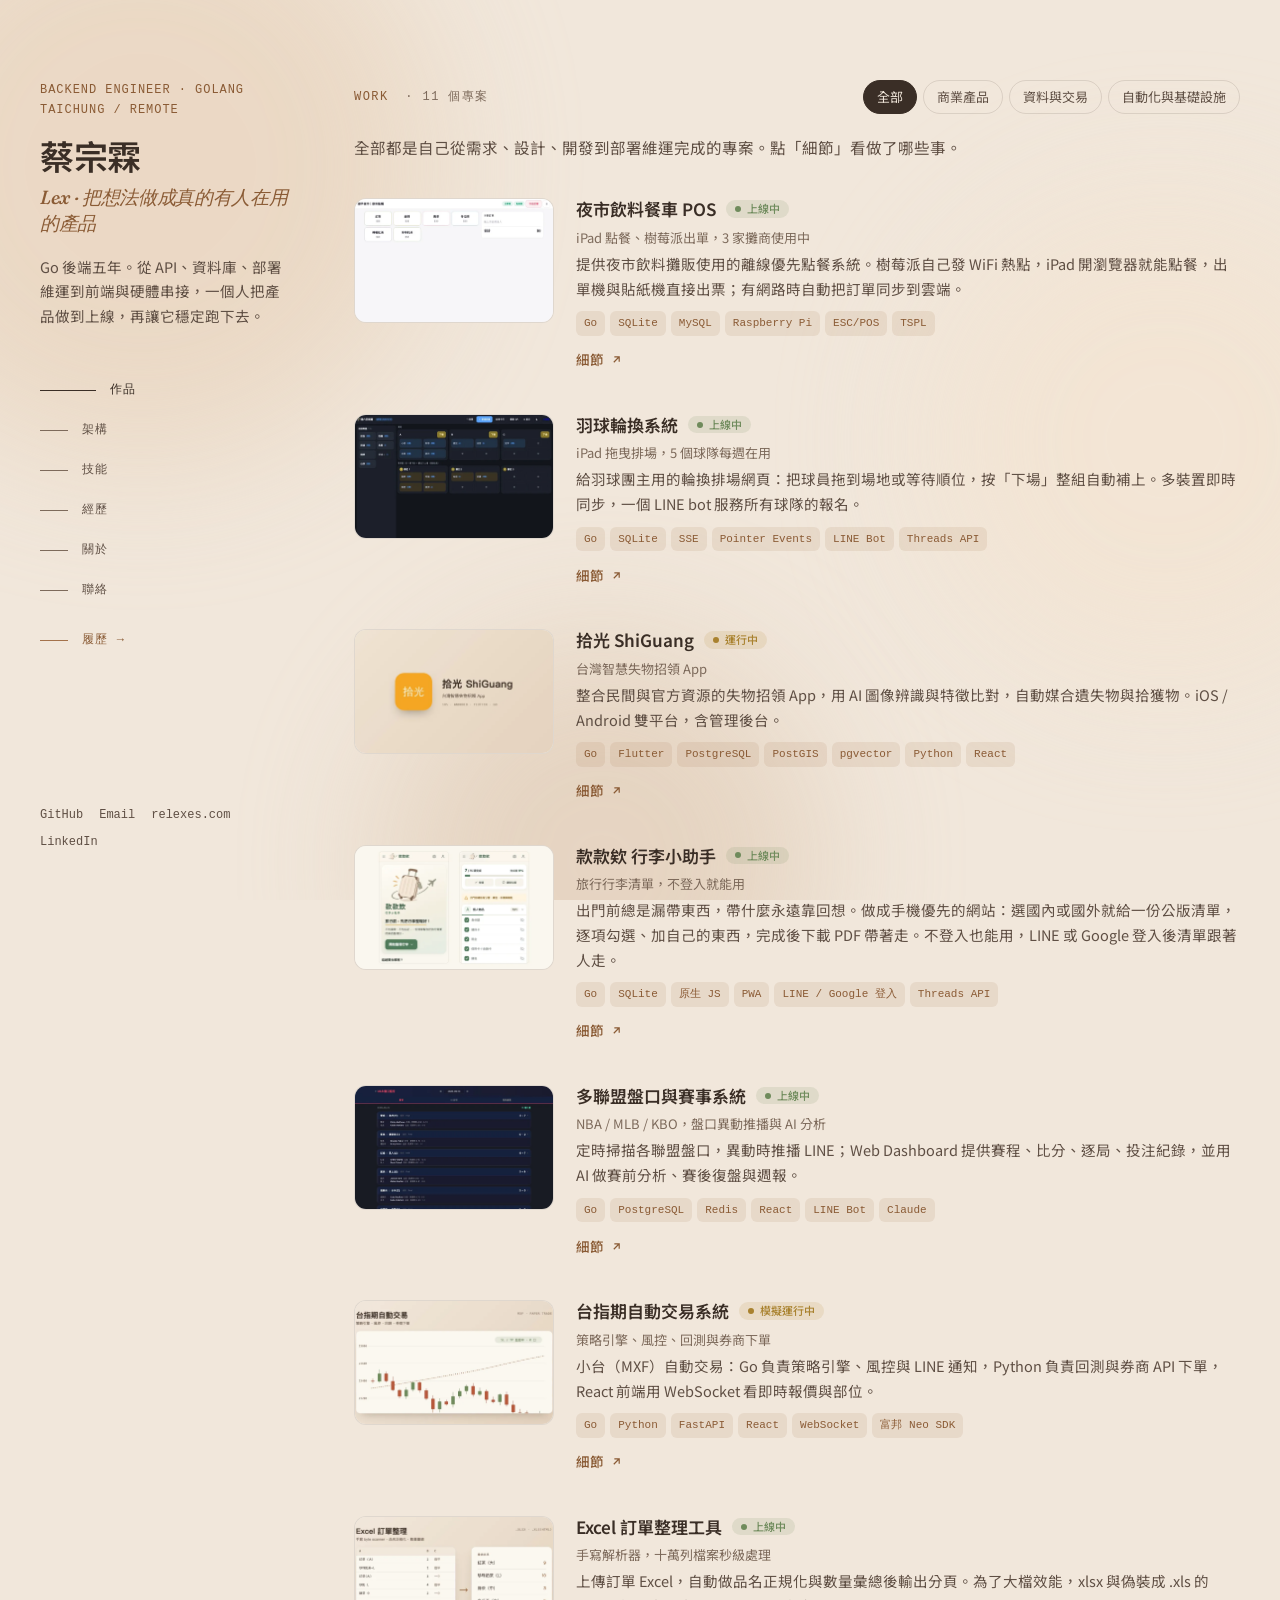
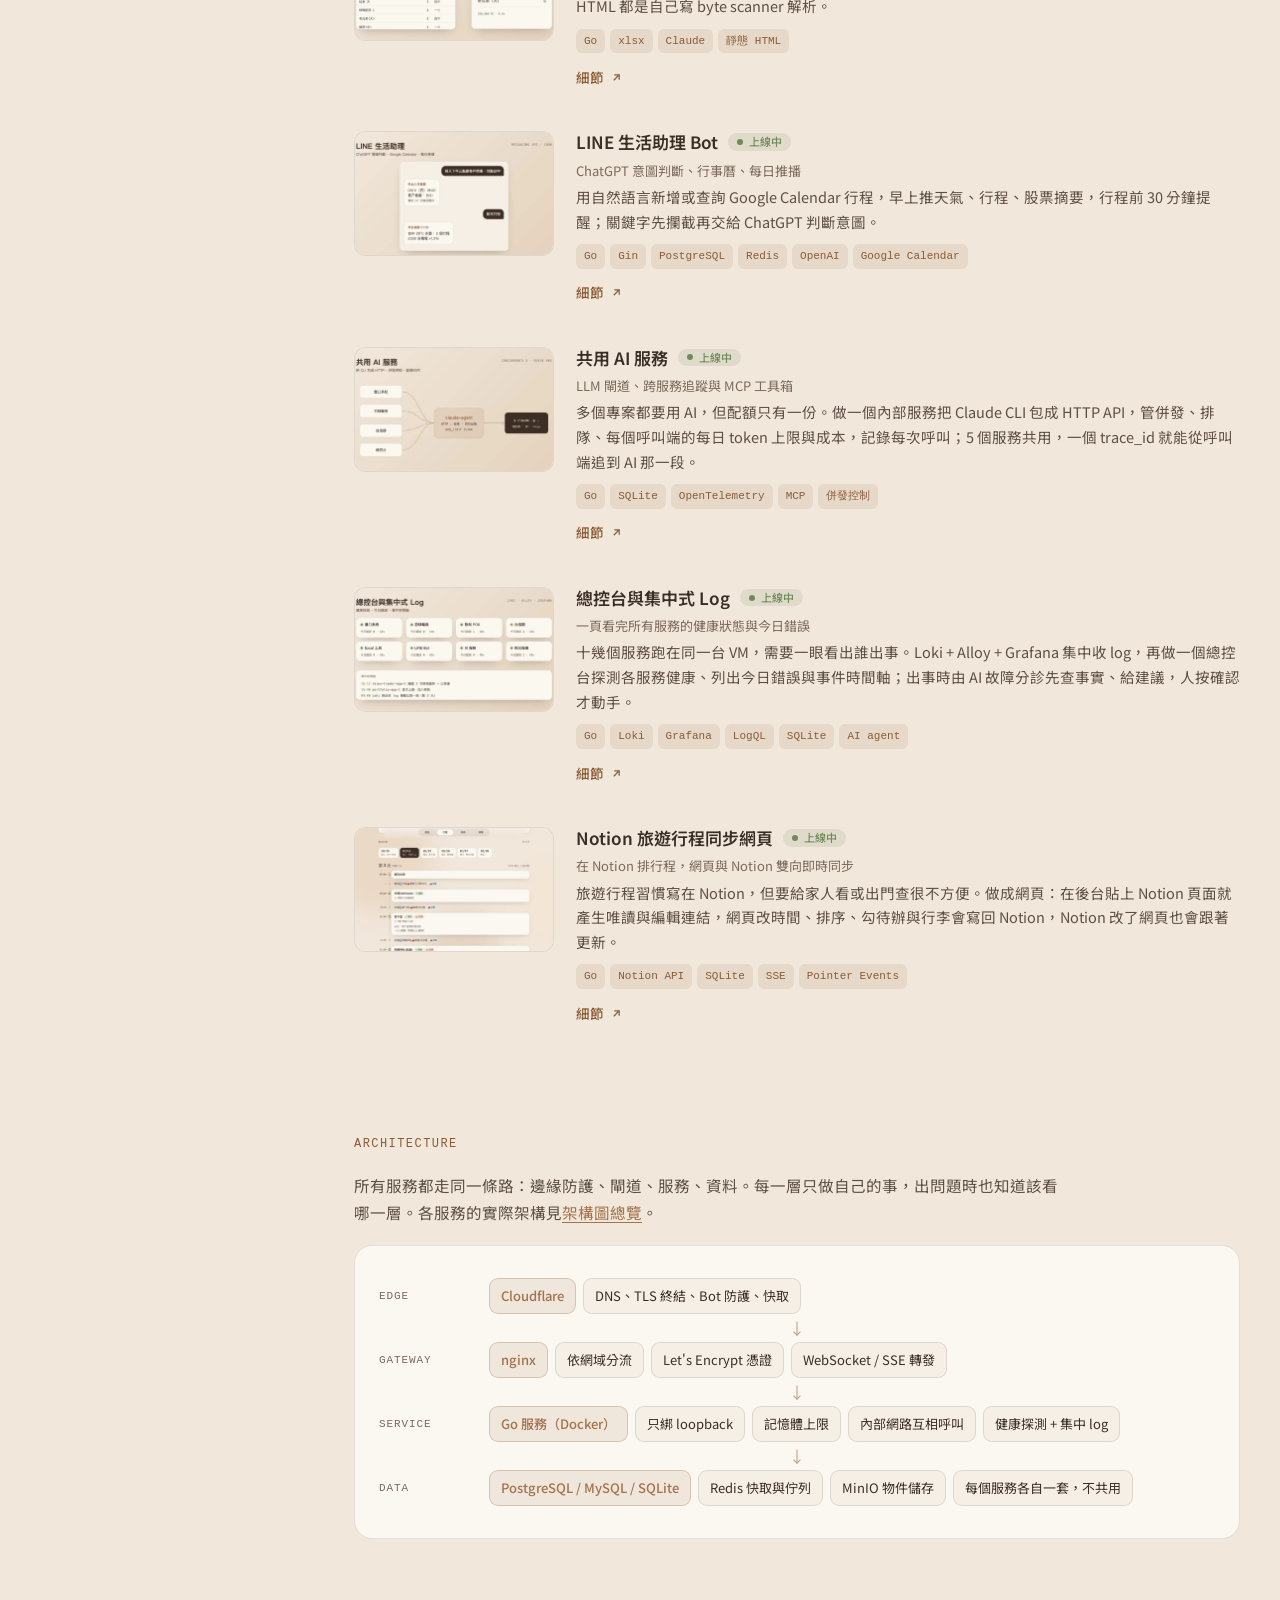
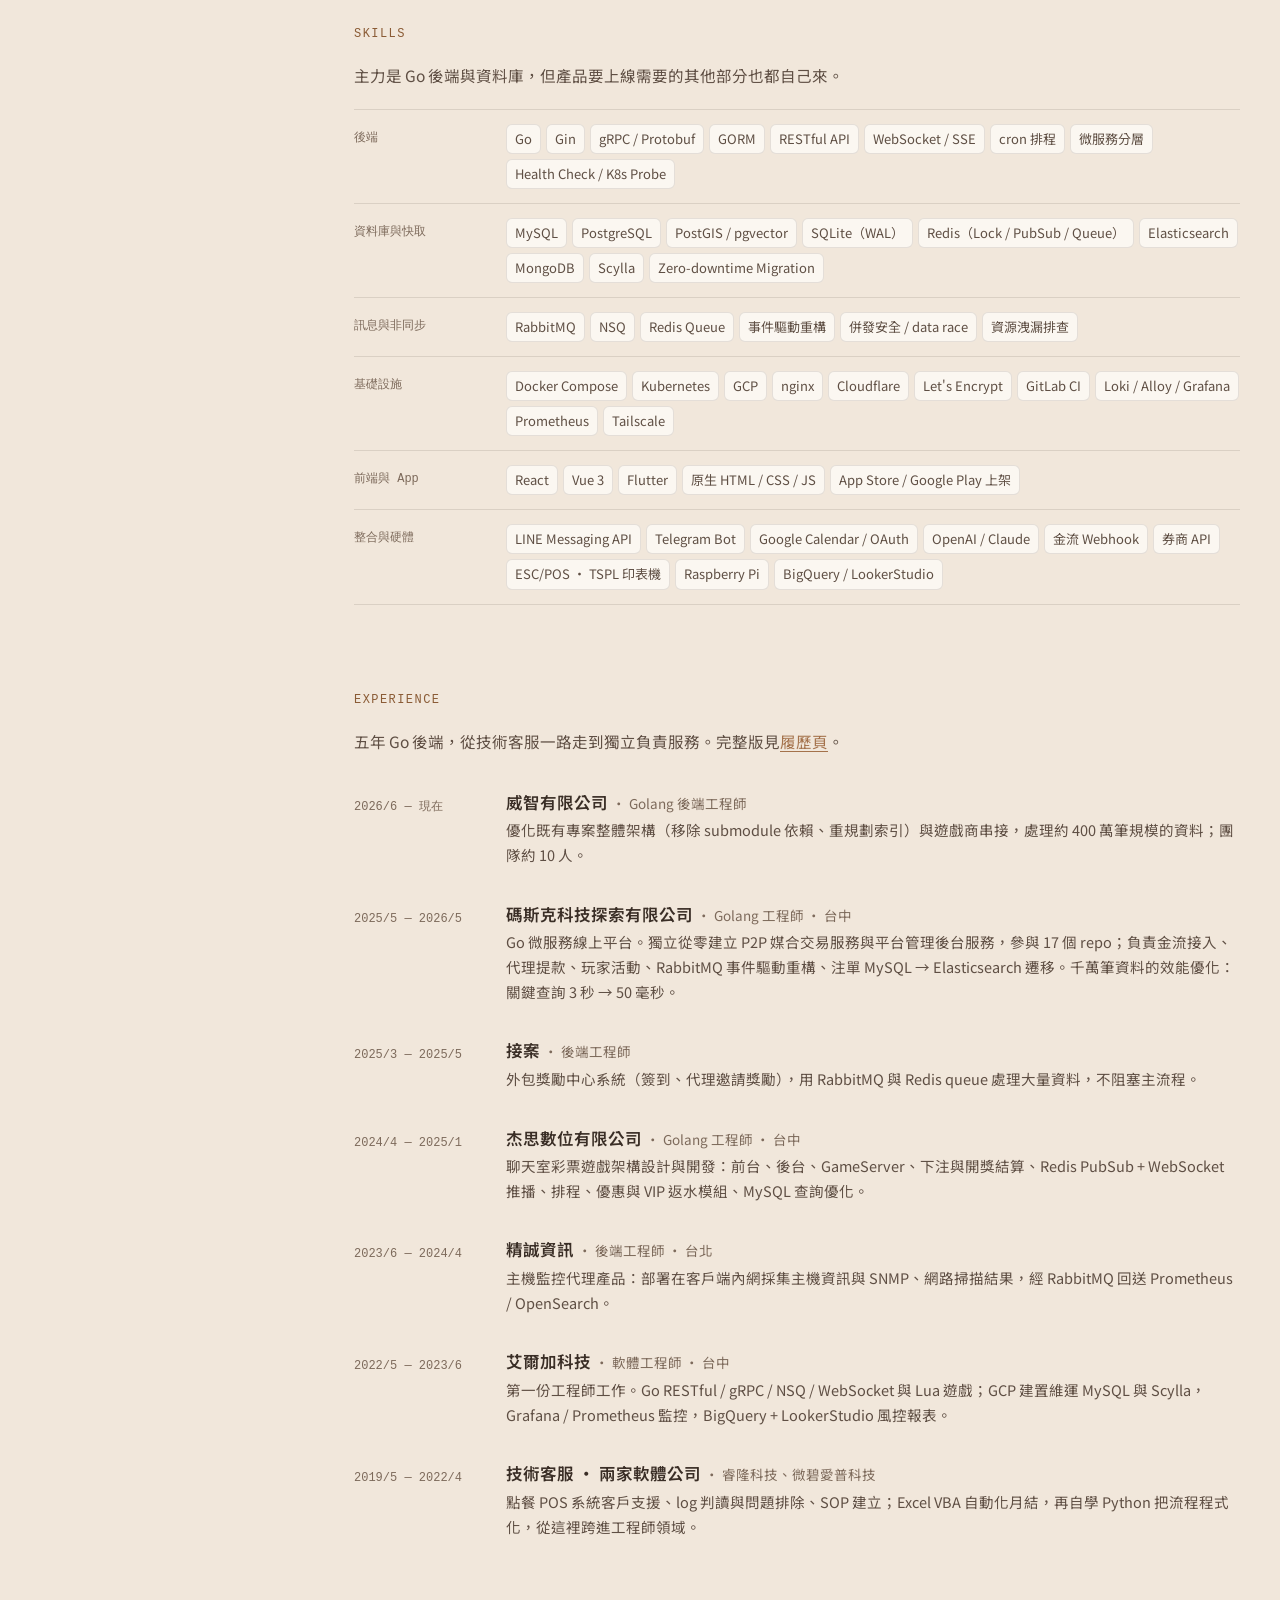
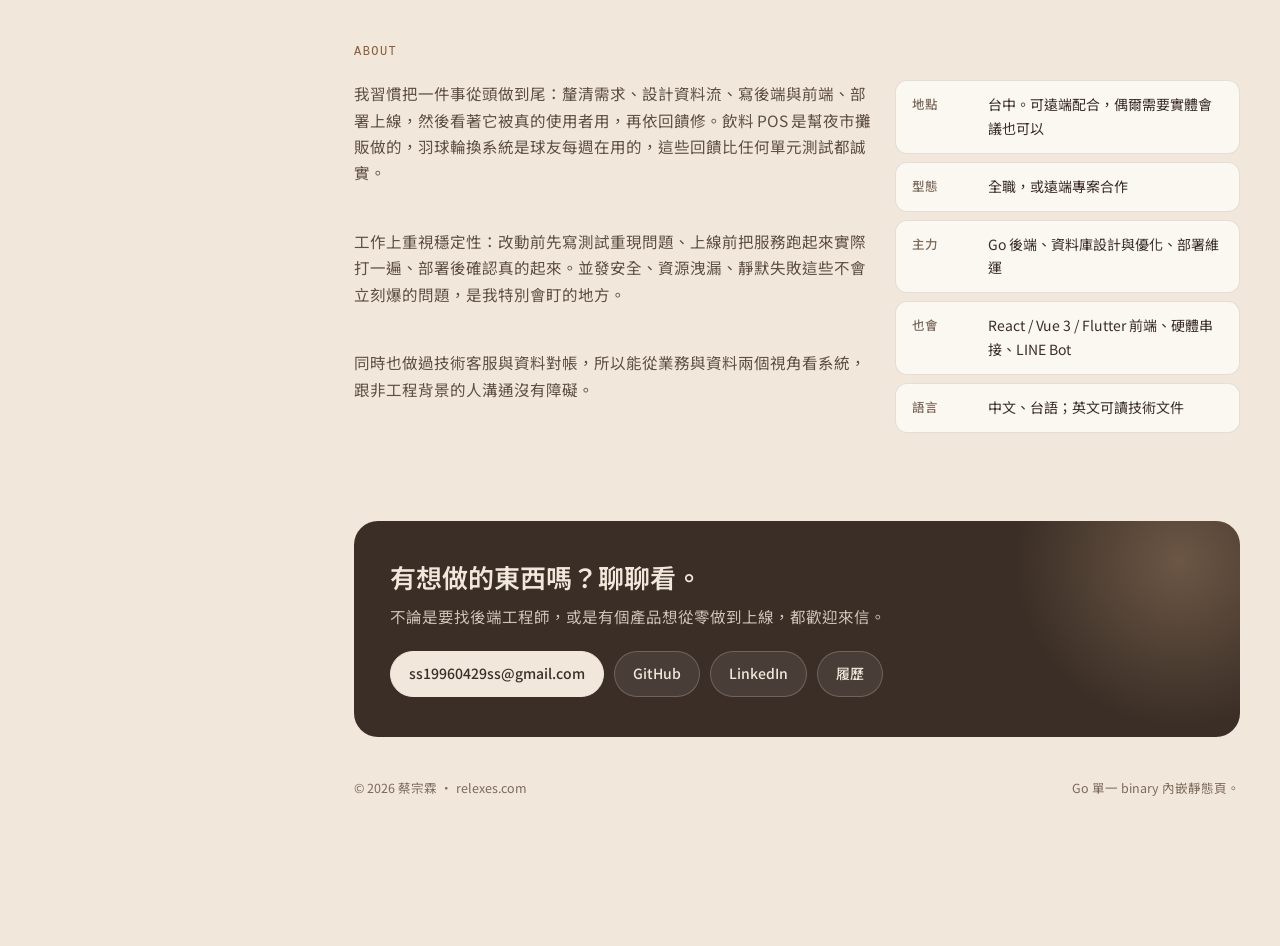
==== commit ae91fe92: "feat: 款款欸卡片加前往網站連結 - 細節裡加外部連結（不加 nofollow） - 補文件對「不連實際服務頁面」規則的例外" ====
--- a/internal/site/web/index.html
+++ b/internal/site/web/index.html
@@ -85,7 +85,7 @@
     <p class="card-sum">出門前總是漏帶東西，帶什麼永遠靠回想。做成手機優先的網站：選國內或國外就給一份公版清單，逐項勾選、加自己的東西，完成後下載 PDF 帶著走。不登入也能用，LINE 或 Google 登入後清單跟著人走。</p>
     <ul class="tags"><li>Go</li><li>SQLite</li><li>原生 JS</li><li>PWA</li><li>LINE / Google 登入</li><li>Threads API</li></ul>
     <button class="card-more" type="button" aria-haspopup="dialog">細節 <svg viewBox="0 0 24 24" fill="none" stroke="currentColor" stroke-width="2.2"><path d="M7 17 17 7M8 7h9v9"/></svg></button>
-    <div class="card-detail"><ul><li>訪客的清單先存在這台裝置，登入時才匯入帳號；待同步的修改要伺服器確認過身分才送，被退回的不丟掉並在卡片上標示只存在這台裝置</li><li>自訂物品與公版同名時合併成一列，額度以「種」計算、跨清單取聯集；付費專區由伺服器把關，未擁有者在 API 就拿不到內容</li><li>後台統計改成增量彙總：撈事件、寫統計表、推進游標在同一個交易，總覽走行程內快取與啟動預熱</li><li>跨瀏覽器登入交接：在另一個瀏覽器完成授權時，用四位配對碼把登入狀態交回原本那台</li><li>Threads 排程發文、抓成效與留言，AI 只擬稿不自動送出；發文前先查同一帳號有沒有同樣正文</li></ul><p class="card-role">角色：產品設計、前後端、後台、上線與營運 · <a href="arch/kuankuana.html" style="color:var(--accent);text-decoration:underline;text-underline-offset:3px">互動式架構圖 →</a></p></div></div>
+    <div class="card-detail"><ul><li>訪客的清單先存在這台裝置，登入時才匯入帳號；待同步的修改要伺服器確認過身分才送，被退回的不丟掉並在卡片上標示只存在這台裝置</li><li>自訂物品與公版同名時合併成一列，額度以「種」計算、跨清單取聯集；付費專區由伺服器把關，未擁有者在 API 就拿不到內容</li><li>後台統計改成增量彙總：撈事件、寫統計表、推進游標在同一個交易，總覽走行程內快取與啟動預熱</li><li>跨瀏覽器登入交接：在另一個瀏覽器完成授權時，用四位配對碼把登入狀態交回原本那台</li><li>Threads 排程發文、抓成效與留言，AI 只擬稿不自動送出；發文前先查同一帳號有沒有同樣正文</li></ul><p class="card-role">角色：產品設計、前後端、後台、上線與營運 · <a href="arch/kuankuana.html" style="color:var(--accent);text-decoration:underline;text-underline-offset:3px">互動式架構圖 →</a> · <a href="https://kuankuaneh.relexes.com/" target="_blank" rel="noopener" style="color:var(--accent);text-decoration:underline;text-underline-offset:3px">前往網站 →</a></p></div></div>
   </article>
 
   <article class="row rise" data-cat="data">
